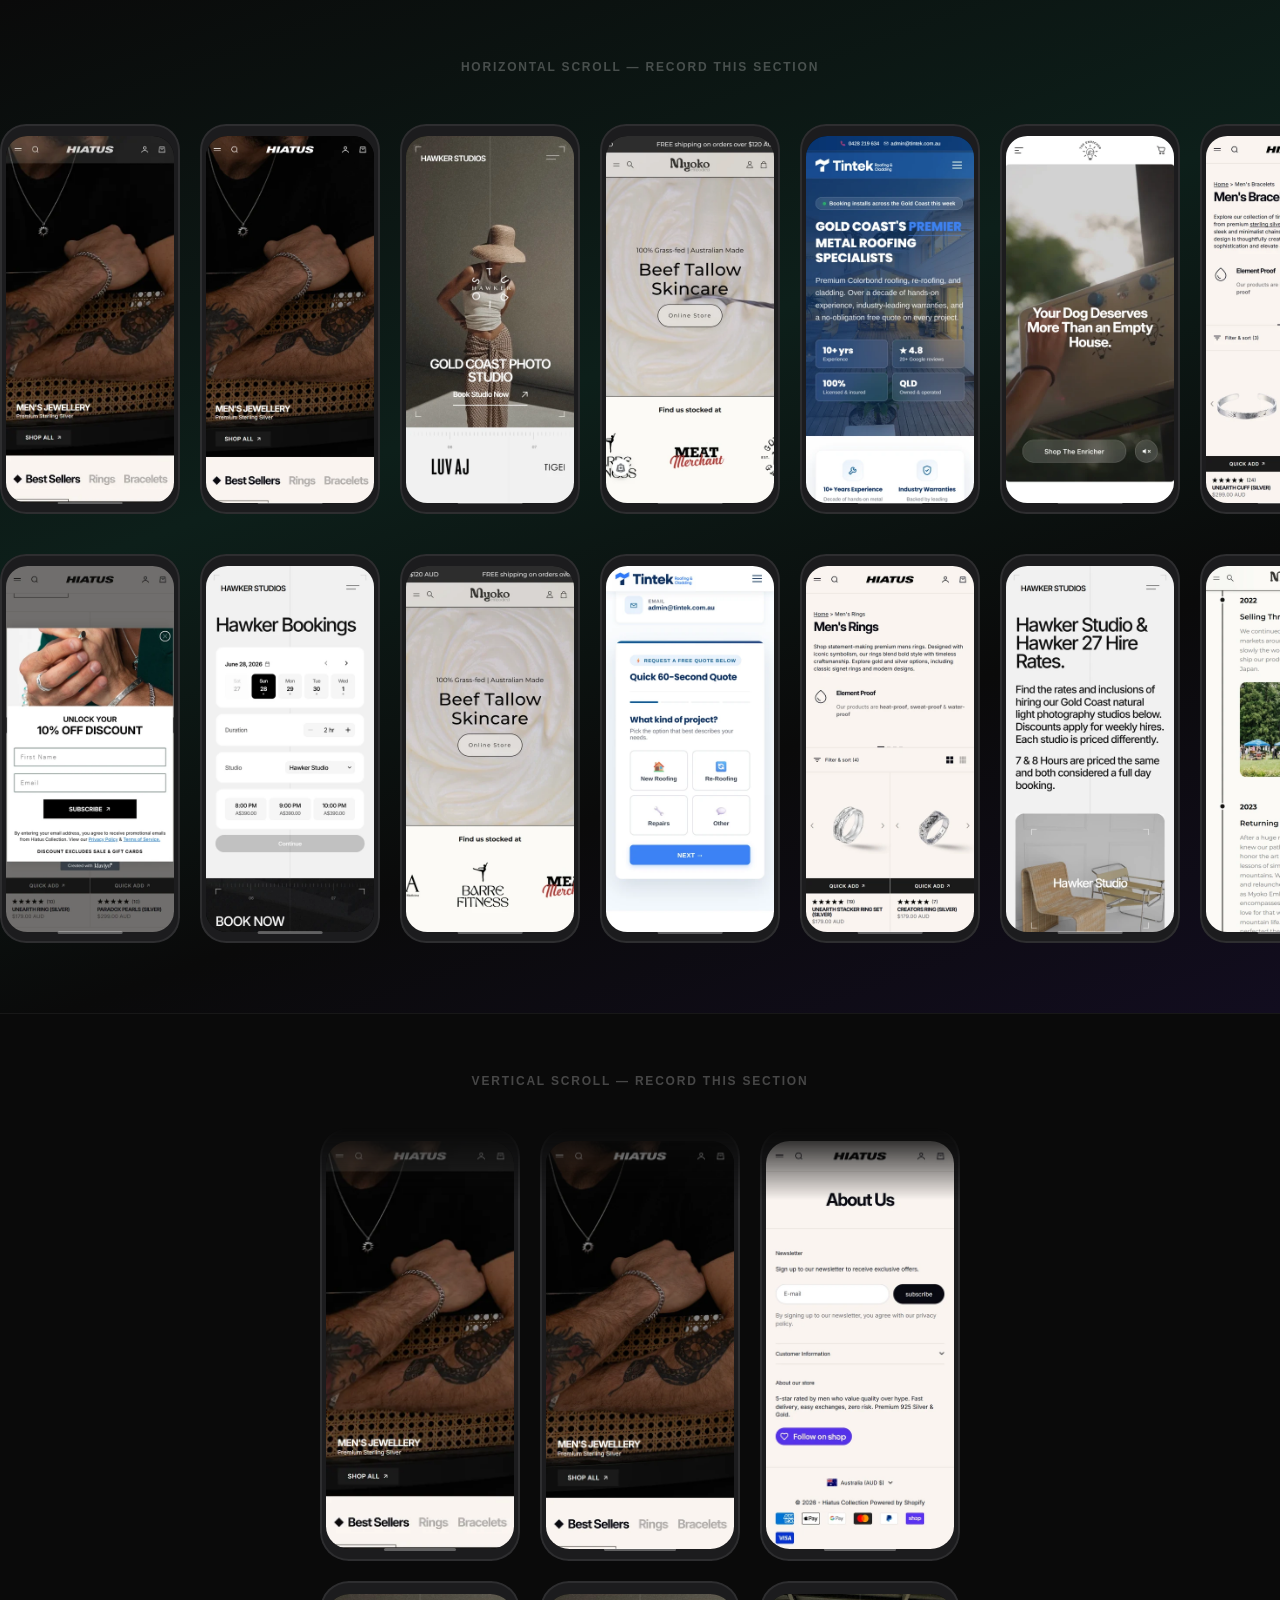
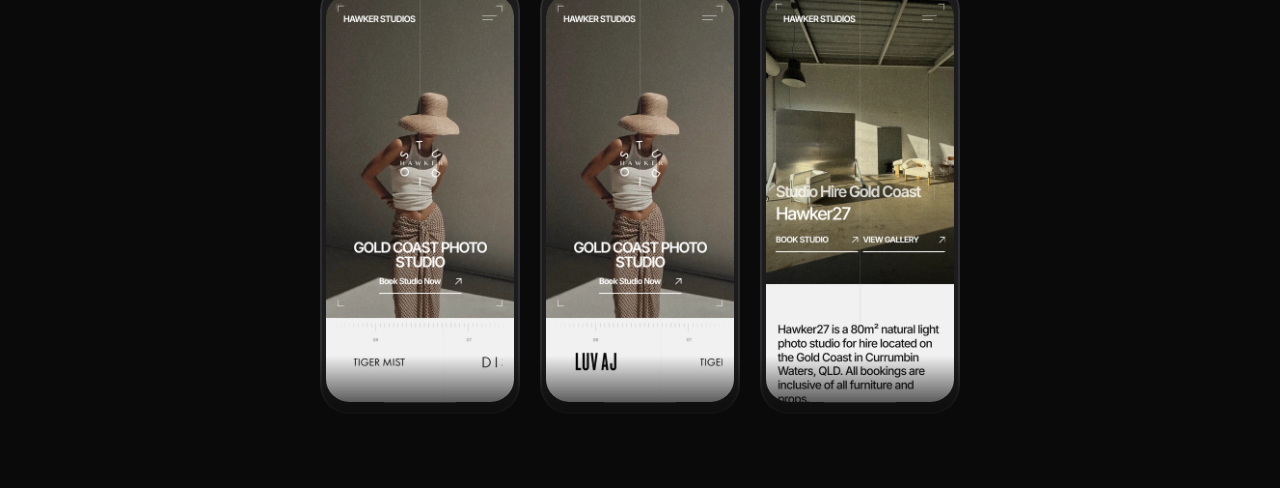
==== ad-assets.html @ b3365f1e "Add ad-assets page: horizontal + vertical phone scroll animations with all screenshots" ====
<!DOCTYPE html>
<html lang="en">
<head>
<meta charset="UTF-8">
<meta name="viewport" content="width=device-width,initial-scale=1">
<title>Rankify Ad Assets</title>
<style>
*,*::before,*::after{margin:0;padding:0;box-sizing:border-box}
body{font-family:'DM Sans',-apple-system,sans-serif;background:#0a0a0a;color:#fff;overflow-x:hidden}

/* ── PHONE FRAME ── */
.phone{position:relative;aspect-ratio:390/844;border-radius:14.4%/6.6%;overflow:hidden;flex-shrink:0;background:#1c1c1e}
.phone-screen{position:absolute;inset:3.1% 3.1% 2.8%;border-radius:12.6%/5.6%;overflow:hidden;background:#000}
.phone-screen img{width:100%;height:100%;object-fit:cover;object-position:top center;display:block}
.phone-bar{position:absolute;bottom:2.4%;left:50%;transform:translateX(-50%);width:36%;height:0.6%;background:rgba(255,255,255,.3);border-radius:99px}
.phone::after{content:'';position:absolute;inset:0;border-radius:14.4%/6.6%;border:2px solid rgba(255,255,255,.08);pointer-events:none}

/* ── SECTION LABELS ── */
.asset-section{padding:60px 0;position:relative}
.asset-section+.asset-section{border-top:1px solid rgba(255,255,255,.06)}
.section-label{text-align:center;font-size:.75rem;text-transform:uppercase;letter-spacing:.15em;color:rgba(255,255,255,.25);margin-bottom:40px;font-weight:600}

/* ── HORIZONTAL ROWS ── */
.h-scroll-wrap{overflow:hidden;padding:10px 0;position:relative}
.h-scroll-wrap+.h-scroll-wrap{margin-top:20px}
.h-track{display:flex;gap:20px;width:max-content}
.h-track .phone{width:180px}

.h-track.scroll-left{animation:scrollLeft 40s linear infinite}
.h-track.scroll-right{animation:scrollRight 40s linear infinite}

@keyframes scrollLeft{0%{transform:translateX(0)}100%{transform:translateX(-50%)}}
@keyframes scrollRight{0%{transform:translateX(-50%)}100%{transform:translateX(0)}}

/* ── VERTICAL COLUMNS ── */
.v-wrap{display:flex;justify-content:center;gap:20px;height:900px;overflow:hidden;mask-image:linear-gradient(to bottom,transparent 0%,#000 8%,#000 92%,transparent 100%);-webkit-mask-image:linear-gradient(to bottom,transparent 0%,#000 8%,#000 92%,transparent 100%)}
.v-col{overflow:hidden;width:200px;position:relative}
.v-track{display:flex;flex-direction:column;gap:20px}
.v-track .phone{width:200px}

.v-col-up .v-track{animation:vUp 25s linear infinite}
.v-col-down .v-track{animation:vDown 25s linear infinite}

@keyframes vUp{0%{transform:translateY(0)}100%{transform:translateY(-50%)}}
@keyframes vDown{0%{transform:translateY(-50%)}100%{transform:translateY(0)}}

/* ── DARK BG VARIANTS ── */
.bg-dark{background:#0a0a0a}
.bg-gradient{background:linear-gradient(160deg,#0a0a0a 0%,#0d1f1a 40%,#0a0a0a 70%,#120d1f 100%)}
</style>
</head>
<body>

<!-- ════════════════════════════════════════ -->
<!-- HORIZONTAL SCROLLING — 2 ROWS           -->
<!-- ════════════════════════════════════════ -->
<section class="asset-section bg-gradient">
  <div class="section-label">Horizontal Scroll — Record this section</div>

  <!-- Row 1 — scrolls LEFT -->
  <div class="h-scroll-wrap">
    <div class="h-track scroll-left">
      <!-- Set A -->
      <div class="phone"><div class="phone-screen"><img src="images/hiatus-mobile.webp" alt=""></div><div class="phone-bar"></div></div>
      <div class="phone"><div class="phone-screen"><img src="images/hiatus-home.webp" alt=""></div><div class="phone-bar"></div></div>
      <div class="phone"><div class="phone-screen"><img src="images/hawker-mobile.webp" alt=""></div><div class="phone-bar"></div></div>
      <div class="phone"><div class="phone-screen"><img src="images/myoko-mobile.webp" alt=""></div><div class="phone-bar"></div></div>
      <div class="phone"><div class="phone-screen"><img src="images/tintek-home.webp" alt=""></div><div class="phone-bar"></div></div>
      <div class="phone"><div class="phone-screen"><img src="images/enricher-mobile.webp" alt=""></div><div class="phone-bar"></div></div>
      <div class="phone"><div class="phone-screen"><img src="images/hiatus-bracelets.webp" alt=""></div><div class="phone-bar"></div></div>
      <div class="phone"><div class="phone-screen"><img src="images/hawker-home.webp" alt=""></div><div class="phone-bar"></div></div>
      <div class="phone"><div class="phone-screen"><img src="images/myoko-product.webp" alt=""></div><div class="phone-bar"></div></div>
      <div class="phone"><div class="phone-screen"><img src="images/geelong-hp-mobile.webp" alt=""></div><div class="phone-bar"></div></div>
      <div class="phone"><div class="phone-screen"><img src="images/hiatus-necklaces.webp" alt=""></div><div class="phone-bar"></div></div>
      <div class="phone"><div class="phone-screen"><img src="images/tintek-process.webp" alt=""></div><div class="phone-bar"></div></div>
      <div class="phone"><div class="phone-screen"><img src="images/primegroup-mobile.webp" alt=""></div><div class="phone-bar"></div></div>
      <div class="phone"><div class="phone-screen"><img src="images/hiatus-about.webp" alt=""></div><div class="phone-bar"></div></div>
      <!-- Set B (duplicate for seamless loop) -->
      <div class="phone"><div class="phone-screen"><img src="images/hiatus-mobile.webp" alt=""></div><div class="phone-bar"></div></div>
      <div class="phone"><div class="phone-screen"><img src="images/hiatus-home.webp" alt=""></div><div class="phone-bar"></div></div>
      <div class="phone"><div class="phone-screen"><img src="images/hawker-mobile.webp" alt=""></div><div class="phone-bar"></div></div>
      <div class="phone"><div class="phone-screen"><img src="images/myoko-mobile.webp" alt=""></div><div class="phone-bar"></div></div>
      <div class="phone"><div class="phone-screen"><img src="images/tintek-home.webp" alt=""></div><div class="phone-bar"></div></div>
      <div class="phone"><div class="phone-screen"><img src="images/enricher-mobile.webp" alt=""></div><div class="phone-bar"></div></div>
      <div class="phone"><div class="phone-screen"><img src="images/hiatus-bracelets.webp" alt=""></div><div class="phone-bar"></div></div>
      <div class="phone"><div class="phone-screen"><img src="images/hawker-home.webp" alt=""></div><div class="phone-bar"></div></div>
      <div class="phone"><div class="phone-screen"><img src="images/myoko-product.webp" alt=""></div><div class="phone-bar"></div></div>
      <div class="phone"><div class="phone-screen"><img src="images/geelong-hp-mobile.webp" alt=""></div><div class="phone-bar"></div></div>
      <div class="phone"><div class="phone-screen"><img src="images/hiatus-necklaces.webp" alt=""></div><div class="phone-bar"></div></div>
      <div class="phone"><div class="phone-screen"><img src="images/tintek-process.webp" alt=""></div><div class="phone-bar"></div></div>
      <div class="phone"><div class="phone-screen"><img src="images/primegroup-mobile.webp" alt=""></div><div class="phone-bar"></div></div>
      <div class="phone"><div class="phone-screen"><img src="images/hiatus-about.webp" alt=""></div><div class="phone-bar"></div></div>
    </div>
  </div>

  <!-- Row 2 — scrolls RIGHT -->
  <div class="h-scroll-wrap">
    <div class="h-track scroll-right">
      <!-- Set A -->
      <div class="phone"><div class="phone-screen"><img src="images/hiatus-scroll.webp" alt=""></div><div class="phone-bar"></div></div>
      <div class="phone"><div class="phone-screen"><img src="images/hawker-book.webp" alt=""></div><div class="phone-bar"></div></div>
      <div class="phone"><div class="phone-screen"><img src="images/myoko-home.webp" alt=""></div><div class="phone-bar"></div></div>
      <div class="phone"><div class="phone-screen"><img src="images/tintek-quote.webp" alt=""></div><div class="phone-bar"></div></div>
      <div class="phone"><div class="phone-screen"><img src="images/hiatus-rings.webp" alt=""></div><div class="phone-bar"></div></div>
      <div class="phone"><div class="phone-screen"><img src="images/hawker-rates.webp" alt=""></div><div class="phone-bar"></div></div>
      <div class="phone"><div class="phone-screen"><img src="images/myoko-about.webp" alt=""></div><div class="phone-bar"></div></div>
      <div class="phone"><div class="phone-screen"><img src="images/tintek-velux.webp" alt=""></div><div class="phone-bar"></div></div>
      <div class="phone"><div class="phone-screen"><img src="images/hiatus-product.webp" alt=""></div><div class="phone-bar"></div></div>
      <div class="phone"><div class="phone-screen"><img src="images/hawker-studio.webp" alt=""></div><div class="phone-bar"></div></div>
      <div class="phone"><div class="phone-screen"><img src="images/myoko-reviews.webp" alt=""></div><div class="phone-bar"></div></div>
      <div class="phone"><div class="phone-screen"><img src="images/tinktek-mobile.webp" alt=""></div><div class="phone-bar"></div></div>
      <div class="phone"><div class="phone-screen"><img src="images/hiatus-sizing.webp" alt=""></div><div class="phone-bar"></div></div>
      <!-- Set B (duplicate for seamless loop) -->
      <div class="phone"><div class="phone-screen"><img src="images/hiatus-scroll.webp" alt=""></div><div class="phone-bar"></div></div>
      <div class="phone"><div class="phone-screen"><img src="images/hawker-book.webp" alt=""></div><div class="phone-bar"></div></div>
      <div class="phone"><div class="phone-screen"><img src="images/myoko-home.webp" alt=""></div><div class="phone-bar"></div></div>
      <div class="phone"><div class="phone-screen"><img src="images/tintek-quote.webp" alt=""></div><div class="phone-bar"></div></div>
      <div class="phone"><div class="phone-screen"><img src="images/hiatus-rings.webp" alt=""></div><div class="phone-bar"></div></div>
      <div class="phone"><div class="phone-screen"><img src="images/hawker-rates.webp" alt=""></div><div class="phone-bar"></div></div>
      <div class="phone"><div class="phone-screen"><img src="images/myoko-about.webp" alt=""></div><div class="phone-bar"></div></div>
      <div class="phone"><div class="phone-screen"><img src="images/tintek-velux.webp" alt=""></div><div class="phone-bar"></div></div>
      <div class="phone"><div class="phone-screen"><img src="images/hiatus-product.webp" alt=""></div><div class="phone-bar"></div></div>
      <div class="phone"><div class="phone-screen"><img src="images/hawker-studio.webp" alt=""></div><div class="phone-bar"></div></div>
      <div class="phone"><div class="phone-screen"><img src="images/myoko-reviews.webp" alt=""></div><div class="phone-bar"></div></div>
      <div class="phone"><div class="phone-screen"><img src="images/tinktek-mobile.webp" alt=""></div><div class="phone-bar"></div></div>
      <div class="phone"><div class="phone-screen"><img src="images/hiatus-sizing.webp" alt=""></div><div class="phone-bar"></div></div>
    </div>
  </div>
</section>

<!-- ════════════════════════════════════════ -->
<!-- VERTICAL SCROLLING — 3 COLUMNS          -->
<!-- ════════════════════════════════════════ -->
<section class="asset-section bg-dark">
  <div class="section-label">Vertical Scroll — Record this section</div>

  <div class="v-wrap">
    <!-- Col 1 — UP -->
    <div class="v-col v-col-up">
      <div class="v-track">
        <!-- Set A -->
        <div class="phone"><div class="phone-screen"><img src="images/hiatus-mobile.webp" alt=""></div><div class="phone-bar"></div></div>
        <div class="phone"><div class="phone-screen"><img src="images/hawker-home.webp" alt=""></div><div class="phone-bar"></div></div>
        <div class="phone"><div class="phone-screen"><img src="images/myoko-product.webp" alt=""></div><div class="phone-bar"></div></div>
        <div class="phone"><div class="phone-screen"><img src="images/tintek-home.webp" alt=""></div><div class="phone-bar"></div></div>
        <div class="phone"><div class="phone-screen"><img src="images/hiatus-bracelets.webp" alt=""></div><div class="phone-bar"></div></div>
        <div class="phone"><div class="phone-screen"><img src="images/enricher-mobile.webp" alt=""></div><div class="phone-bar"></div></div>
        <div class="phone"><div class="phone-screen"><img src="images/hawker-rates.webp" alt=""></div><div class="phone-bar"></div></div>
        <div class="phone"><div class="phone-screen"><img src="images/myoko-about.webp" alt=""></div><div class="phone-bar"></div></div>
        <div class="phone"><div class="phone-screen"><img src="images/hiatus-sizing.webp" alt=""></div><div class="phone-bar"></div></div>
        <!-- Set B (duplicate) -->
        <div class="phone"><div class="phone-screen"><img src="images/hiatus-mobile.webp" alt=""></div><div class="phone-bar"></div></div>
        <div class="phone"><div class="phone-screen"><img src="images/hawker-home.webp" alt=""></div><div class="phone-bar"></div></div>
        <div class="phone"><div class="phone-screen"><img src="images/myoko-product.webp" alt=""></div><div class="phone-bar"></div></div>
        <div class="phone"><div class="phone-screen"><img src="images/tintek-home.webp" alt=""></div><div class="phone-bar"></div></div>
        <div class="phone"><div class="phone-screen"><img src="images/hiatus-bracelets.webp" alt=""></div><div class="phone-bar"></div></div>
        <div class="phone"><div class="phone-screen"><img src="images/enricher-mobile.webp" alt=""></div><div class="phone-bar"></div></div>
        <div class="phone"><div class="phone-screen"><img src="images/hawker-rates.webp" alt=""></div><div class="phone-bar"></div></div>
        <div class="phone"><div class="phone-screen"><img src="images/myoko-about.webp" alt=""></div><div class="phone-bar"></div></div>
        <div class="phone"><div class="phone-screen"><img src="images/hiatus-sizing.webp" alt=""></div><div class="phone-bar"></div></div>
      </div>
    </div>

    <!-- Col 2 — DOWN -->
    <div class="v-col v-col-down">
      <div class="v-track">
        <!-- Set A -->
        <div class="phone"><div class="phone-screen"><img src="images/hiatus-home.webp" alt=""></div><div class="phone-bar"></div></div>
        <div class="phone"><div class="phone-screen"><img src="images/hawker-mobile.webp" alt=""></div><div class="phone-bar"></div></div>
        <div class="phone"><div class="phone-screen"><img src="images/myoko-mobile.webp" alt=""></div><div class="phone-bar"></div></div>
        <div class="phone"><div class="phone-screen"><img src="images/tintek-process.webp" alt=""></div><div class="phone-bar"></div></div>
        <div class="phone"><div class="phone-screen"><img src="images/hiatus-necklaces.webp" alt=""></div><div class="phone-bar"></div></div>
        <div class="phone"><div class="phone-screen"><img src="images/geelong-hp-mobile.webp" alt=""></div><div class="phone-bar"></div></div>
        <div class="phone"><div class="phone-screen"><img src="images/hawker-book.webp" alt=""></div><div class="phone-bar"></div></div>
        <div class="phone"><div class="phone-screen"><img src="images/myoko-reviews.webp" alt=""></div><div class="phone-bar"></div></div>
        <div class="phone"><div class="phone-screen"><img src="images/hiatus-scroll.webp" alt=""></div><div class="phone-bar"></div></div>
        <!-- Set B (duplicate) -->
        <div class="phone"><div class="phone-screen"><img src="images/hiatus-home.webp" alt=""></div><div class="phone-bar"></div></div>
        <div class="phone"><div class="phone-screen"><img src="images/hawker-mobile.webp" alt=""></div><div class="phone-bar"></div></div>
        <div class="phone"><div class="phone-screen"><img src="images/myoko-mobile.webp" alt=""></div><div class="phone-bar"></div></div>
        <div class="phone"><div class="phone-screen"><img src="images/tintek-process.webp" alt=""></div><div class="phone-bar"></div></div>
        <div class="phone"><div class="phone-screen"><img src="images/hiatus-necklaces.webp" alt=""></div><div class="phone-bar"></div></div>
        <div class="phone"><div class="phone-screen"><img src="images/geelong-hp-mobile.webp" alt=""></div><div class="phone-bar"></div></div>
        <div class="phone"><div class="phone-screen"><img src="images/hawker-book.webp" alt=""></div><div class="phone-bar"></div></div>
        <div class="phone"><div class="phone-screen"><img src="images/myoko-reviews.webp" alt=""></div><div class="phone-bar"></div></div>
        <div class="phone"><div class="phone-screen"><img src="images/hiatus-scroll.webp" alt=""></div><div class="phone-bar"></div></div>
      </div>
    </div>

    <!-- Col 3 — UP -->
    <div class="v-col v-col-up">
      <div class="v-track">
        <!-- Set A -->
        <div class="phone"><div class="phone-screen"><img src="images/hiatus-about.webp" alt=""></div><div class="phone-bar"></div></div>
        <div class="phone"><div class="phone-screen"><img src="images/hawker-studio.webp" alt=""></div><div class="phone-bar"></div></div>
        <div class="phone"><div class="phone-screen"><img src="images/myoko-home.webp" alt=""></div><div class="phone-bar"></div></div>
        <div class="phone"><div class="phone-screen"><img src="images/tintek-quote.webp" alt=""></div><div class="phone-bar"></div></div>
        <div class="phone"><div class="phone-screen"><img src="images/hiatus-rings.webp" alt=""></div><div class="phone-bar"></div></div>
        <div class="phone"><div class="phone-screen"><img src="images/primegroup-mobile.webp" alt=""></div><div class="phone-bar"></div></div>
        <div class="phone"><div class="phone-screen"><img src="images/tinktek-mobile.webp" alt=""></div><div class="phone-bar"></div></div>
        <div class="phone"><div class="phone-screen"><img src="images/tintek-velux.webp" alt=""></div><div class="phone-bar"></div></div>
        <div class="phone"><div class="phone-screen"><img src="images/hiatus-product.webp" alt=""></div><div class="phone-bar"></div></div>
        <!-- Set B (duplicate) -->
        <div class="phone"><div class="phone-screen"><img src="images/hiatus-about.webp" alt=""></div><div class="phone-bar"></div></div>
        <div class="phone"><div class="phone-screen"><img src="images/hawker-studio.webp" alt=""></div><div class="phone-bar"></div></div>
        <div class="phone"><div class="phone-screen"><img src="images/myoko-home.webp" alt=""></div><div class="phone-bar"></div></div>
        <div class="phone"><div class="phone-screen"><img src="images/tintek-quote.webp" alt=""></div><div class="phone-bar"></div></div>
        <div class="phone"><div class="phone-screen"><img src="images/hiatus-rings.webp" alt=""></div><div class="phone-bar"></div></div>
        <div class="phone"><div class="phone-screen"><img src="images/primegroup-mobile.webp" alt=""></div><div class="phone-bar"></div></div>
        <div class="phone"><div class="phone-screen"><img src="images/tinktek-mobile.webp" alt=""></div><div class="phone-bar"></div></div>
        <div class="phone"><div class="phone-screen"><img src="images/tintek-velux.webp" alt=""></div><div class="phone-bar"></div></div>
        <div class="phone"><div class="phone-screen"><img src="images/hiatus-product.webp" alt=""></div><div class="phone-bar"></div></div>
      </div>
    </div>
  </div>
</section>

</body>
</html>
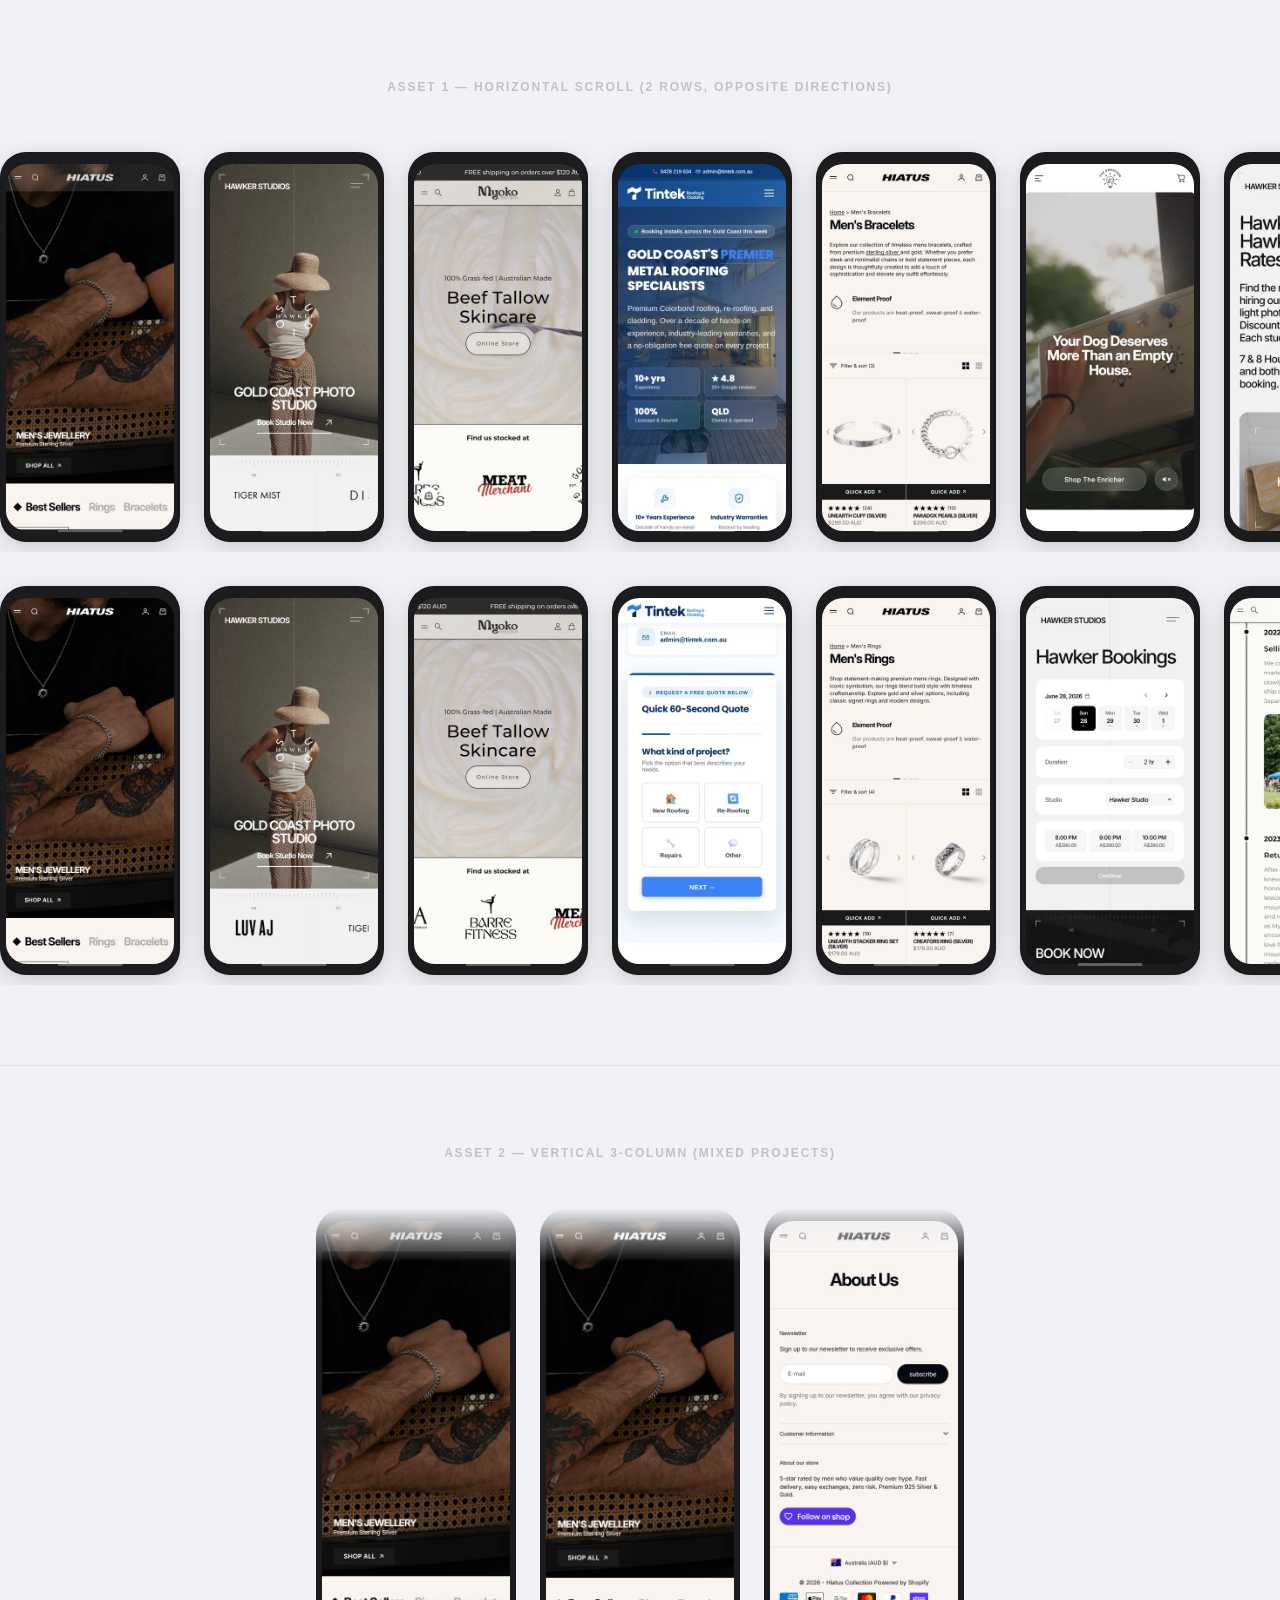
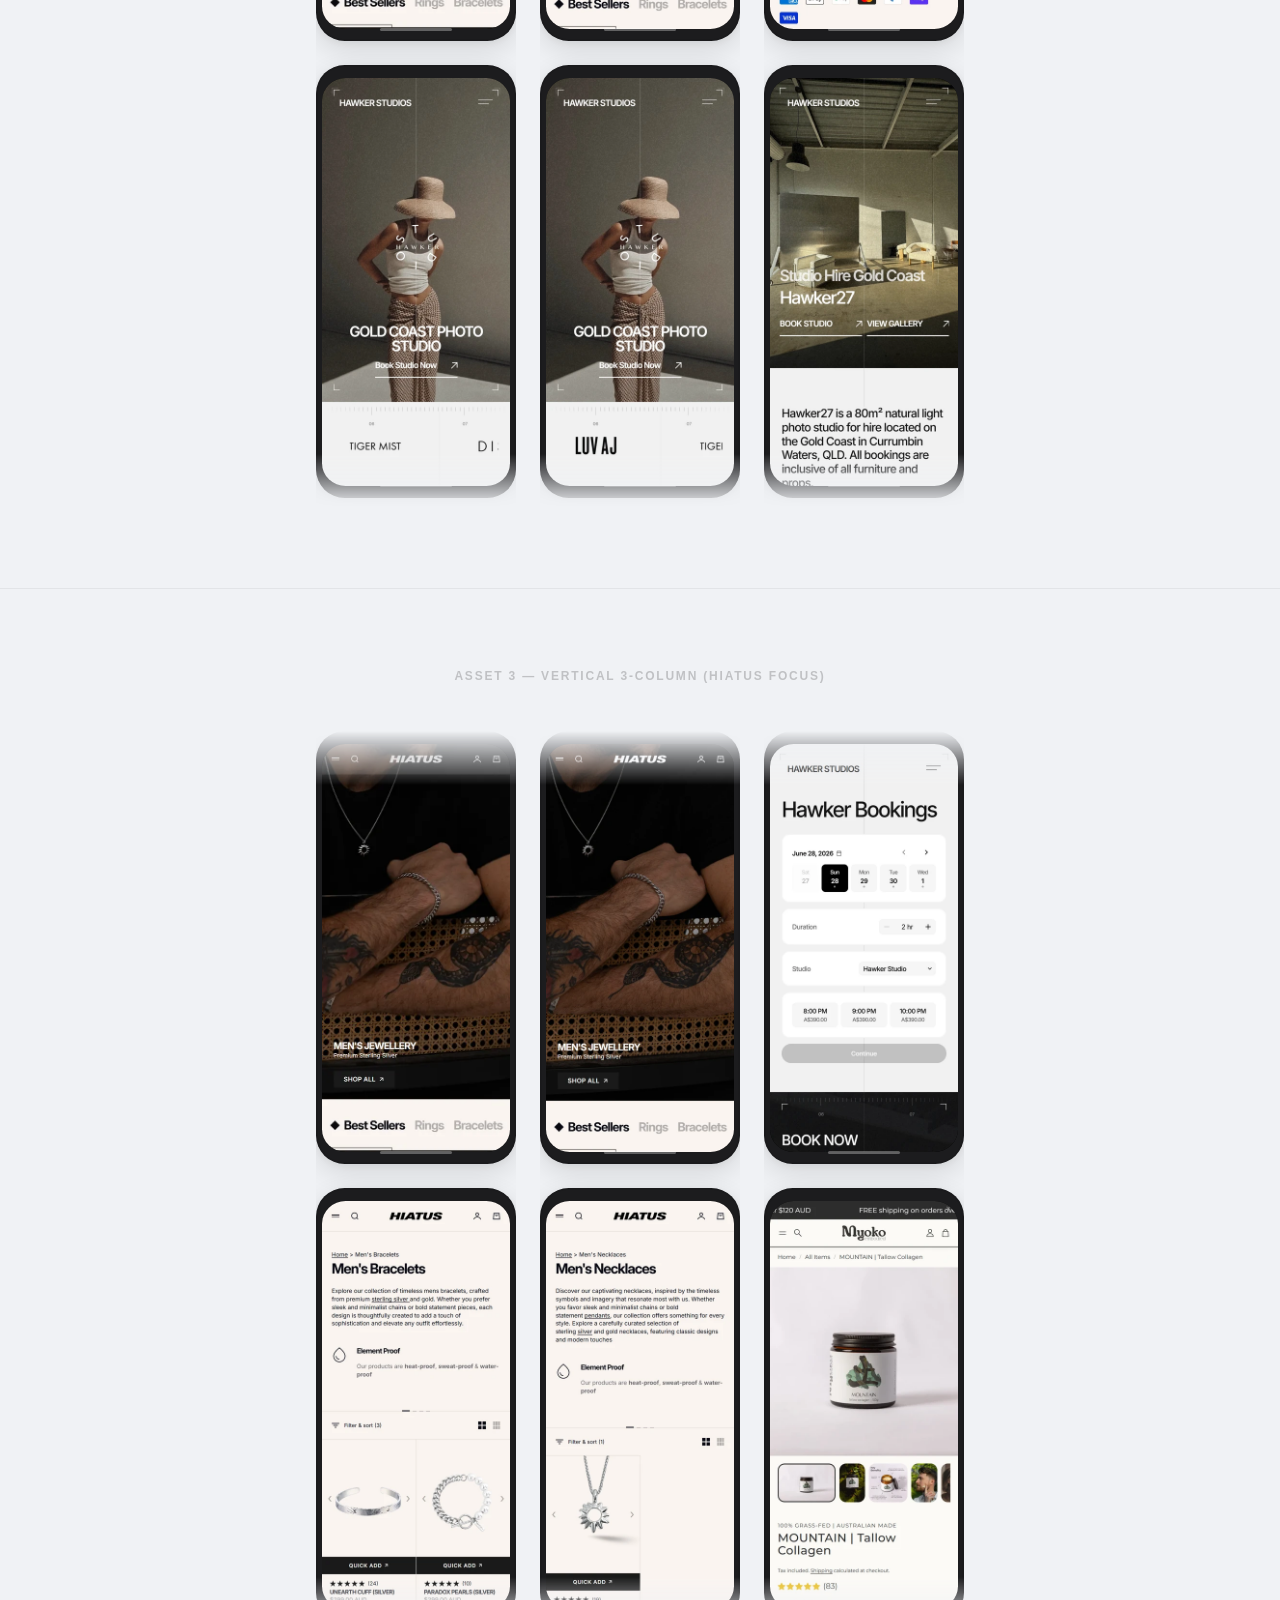
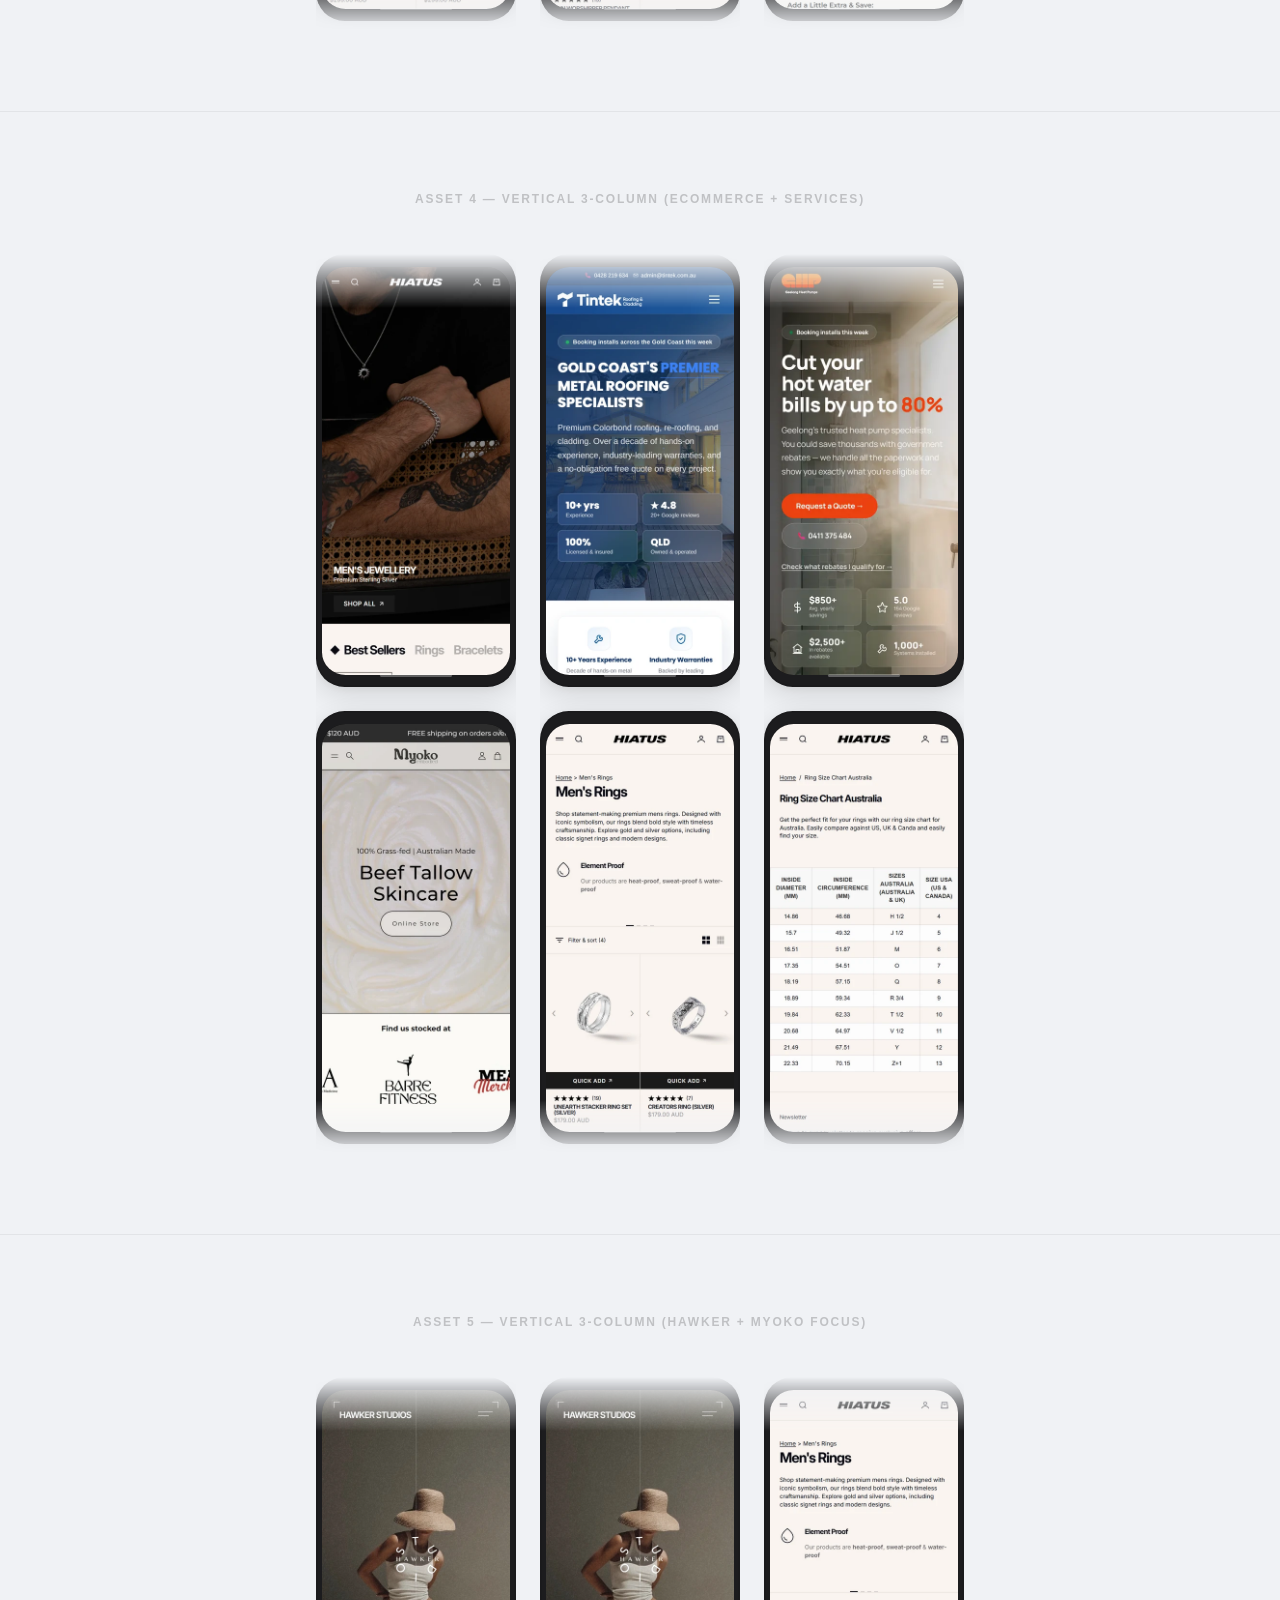
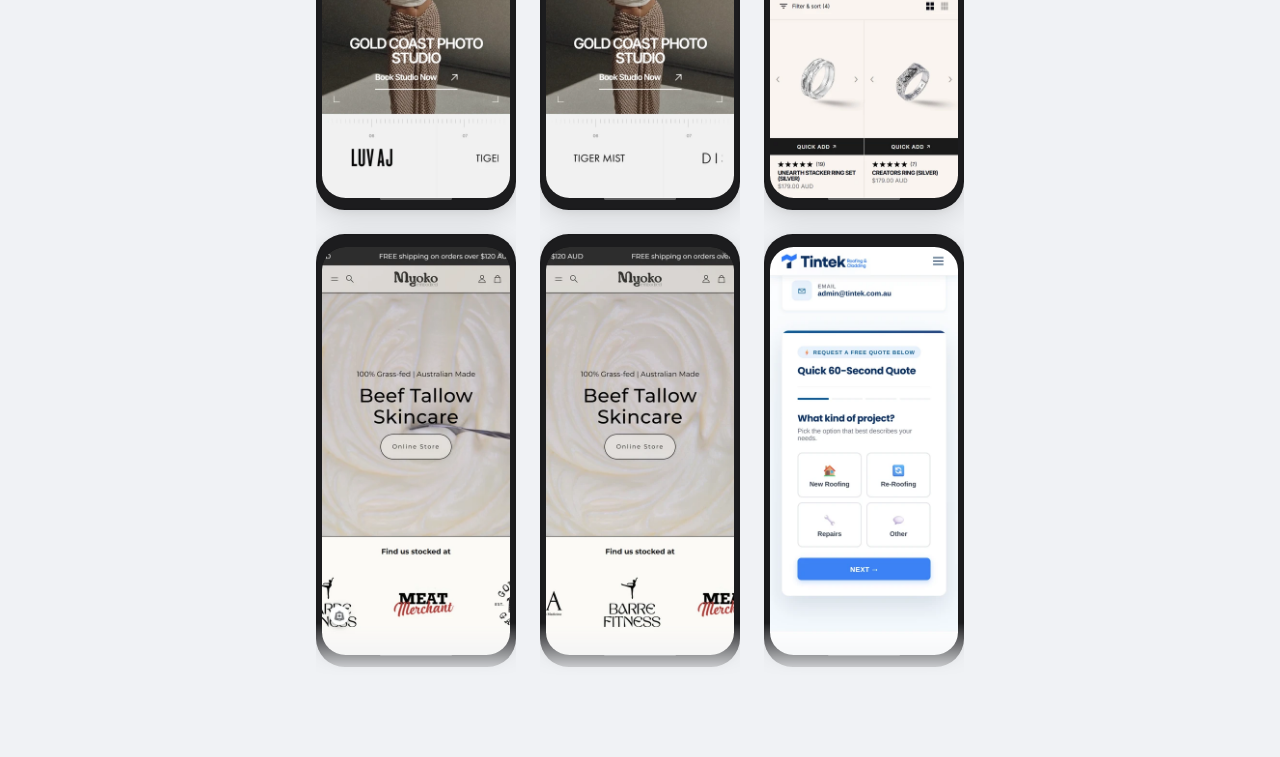
==== commit cbe4b1d9: "Ad assets: white bg, 5 sections, offset col 3, no dupes, all 27 screenshots" ====
--- a/ad-assets.html
+++ b/ad-assets.html
@@ -6,121 +6,123 @@
 <title>Rankify Ad Assets</title>
 <style>
 *,*::before,*::after{margin:0;padding:0;box-sizing:border-box}
-body{font-family:'DM Sans',-apple-system,sans-serif;background:#0a0a0a;color:#fff;overflow-x:hidden}
+body{font-family:'DM Sans',-apple-system,sans-serif;background:#f0f2f5;color:#111;overflow-x:hidden}
 
 /* ── PHONE FRAME ── */
-.phone{position:relative;aspect-ratio:390/844;border-radius:14.4%/6.6%;overflow:hidden;flex-shrink:0;background:#1c1c1e}
+.phone{position:relative;aspect-ratio:390/844;border-radius:14.4%/6.6%;overflow:hidden;flex-shrink:0;background:#1c1c1e;box-shadow:0 8px 30px rgba(0,0,0,.12),0 2px 8px rgba(0,0,0,.06)}
 .phone-screen{position:absolute;inset:3.1% 3.1% 2.8%;border-radius:12.6%/5.6%;overflow:hidden;background:#000}
 .phone-screen img{width:100%;height:100%;object-fit:cover;object-position:top center;display:block}
 .phone-bar{position:absolute;bottom:2.4%;left:50%;transform:translateX(-50%);width:36%;height:0.6%;background:rgba(255,255,255,.3);border-radius:99px}
-.phone::after{content:'';position:absolute;inset:0;border-radius:14.4%/6.6%;border:2px solid rgba(255,255,255,.08);pointer-events:none}
+.phone::after{content:'';position:absolute;inset:0;border-radius:14.4%/6.6%;border:2px solid rgba(0,0,0,.08);pointer-events:none}
 
 /* ── SECTION LABELS ── */
-.asset-section{padding:60px 0;position:relative}
-.asset-section+.asset-section{border-top:1px solid rgba(255,255,255,.06)}
-.section-label{text-align:center;font-size:.75rem;text-transform:uppercase;letter-spacing:.15em;color:rgba(255,255,255,.25);margin-bottom:40px;font-weight:600}
+.asset-section{padding:80px 0;position:relative}
+.asset-section+.asset-section{border-top:1px solid rgba(0,0,0,.06)}
+.section-label{text-align:center;font-size:.75rem;text-transform:uppercase;letter-spacing:.15em;color:rgba(0,0,0,.2);margin-bottom:48px;font-weight:600}
 
 /* ── HORIZONTAL ROWS ── */
 .h-scroll-wrap{overflow:hidden;padding:10px 0;position:relative}
-.h-scroll-wrap+.h-scroll-wrap{margin-top:20px}
-.h-track{display:flex;gap:20px;width:max-content}
+.h-scroll-wrap+.h-scroll-wrap{margin-top:24px}
+.h-track{display:flex;gap:24px;width:max-content}
 .h-track .phone{width:180px}
 
-.h-track.scroll-left{animation:scrollLeft 40s linear infinite}
-.h-track.scroll-right{animation:scrollRight 40s linear infinite}
+.h-track.scroll-left{animation:scrollLeft 45s linear infinite}
+.h-track.scroll-right{animation:scrollRight 45s linear infinite}
 
 @keyframes scrollLeft{0%{transform:translateX(0)}100%{transform:translateX(-50%)}}
 @keyframes scrollRight{0%{transform:translateX(-50%)}100%{transform:translateX(0)}}
 
 /* ── VERTICAL COLUMNS ── */
-.v-wrap{display:flex;justify-content:center;gap:20px;height:900px;overflow:hidden;mask-image:linear-gradient(to bottom,transparent 0%,#000 8%,#000 92%,transparent 100%);-webkit-mask-image:linear-gradient(to bottom,transparent 0%,#000 8%,#000 92%,transparent 100%)}
+.v-wrap{display:flex;justify-content:center;gap:24px;height:900px;overflow:hidden;mask-image:linear-gradient(to bottom,transparent 0%,#000 6%,#000 94%,transparent 100%);-webkit-mask-image:linear-gradient(to bottom,transparent 0%,#000 6%,#000 94%,transparent 100%)}
 .v-col{overflow:hidden;width:200px;position:relative}
-.v-track{display:flex;flex-direction:column;gap:20px}
+.v-track{display:flex;flex-direction:column;gap:24px}
 .v-track .phone{width:200px}
 
-.v-col-up .v-track{animation:vUp 25s linear infinite}
-.v-col-down .v-track{animation:vDown 25s linear infinite}
+.v-col-up .v-track{animation:vUp 28s linear infinite}
+.v-col-down .v-track{animation:vDown 28s linear infinite}
+.v-col-up-offset .v-track{animation:vUp 28s linear infinite;animation-delay:-10s}
 
 @keyframes vUp{0%{transform:translateY(0)}100%{transform:translateY(-50%)}}
 @keyframes vDown{0%{transform:translateY(-50%)}100%{transform:translateY(0)}}
 
-/* ── DARK BG VARIANTS ── */
-.bg-dark{background:#0a0a0a}
-.bg-gradient{background:linear-gradient(160deg,#0a0a0a 0%,#0d1f1a 40%,#0a0a0a 70%,#120d1f 100%)}
+/* Speed variants */
+.v-wrap.speed-b .v-col-up .v-track{animation-duration:32s}
+.v-wrap.speed-b .v-col-down .v-track{animation-duration:24s}
+.v-wrap.speed-b .v-col-up-offset .v-track{animation-duration:32s;animation-delay:-14s}
+
+.v-wrap.speed-c .v-col-up .v-track{animation-duration:24s}
+.v-wrap.speed-c .v-col-down .v-track{animation-duration:30s}
+.v-wrap.speed-c .v-col-up-offset .v-track{animation-duration:24s;animation-delay:-7s}
 </style>
 </head>
 <body>
 
-<!-- ════════════════════════════════════════ -->
-<!-- HORIZONTAL SCROLLING — 2 ROWS           -->
-<!-- ════════════════════════════════════════ -->
-<section class="asset-section bg-gradient">
-  <div class="section-label">Horizontal Scroll — Record this section</div>
-
-  <!-- Row 1 — scrolls LEFT -->
+<!-- ═══════════════════════════════════════════════ -->
+<!-- ASSET 1 — HORIZONTAL 2-ROW SCROLL             -->
+<!-- ═══════════════════════════════════════════════ -->
+<section class="asset-section">
+  <div class="section-label">Asset 1 — Horizontal Scroll (2 rows, opposite directions)</div>
+
   <div class="h-scroll-wrap">
     <div class="h-track scroll-left">
-      <!-- Set A -->
       <div class="phone"><div class="phone-screen"><img src="images/hiatus-mobile.webp" alt=""></div><div class="phone-bar"></div></div>
-      <div class="phone"><div class="phone-screen"><img src="images/hiatus-home.webp" alt=""></div><div class="phone-bar"></div></div>
-      <div class="phone"><div class="phone-screen"><img src="images/hawker-mobile.webp" alt=""></div><div class="phone-bar"></div></div>
+      <div class="phone"><div class="phone-screen"><img src="images/hawker-home.webp" alt=""></div><div class="phone-bar"></div></div>
       <div class="phone"><div class="phone-screen"><img src="images/myoko-mobile.webp" alt=""></div><div class="phone-bar"></div></div>
       <div class="phone"><div class="phone-screen"><img src="images/tintek-home.webp" alt=""></div><div class="phone-bar"></div></div>
+      <div class="phone"><div class="phone-screen"><img src="images/hiatus-bracelets.webp" alt=""></div><div class="phone-bar"></div></div>
       <div class="phone"><div class="phone-screen"><img src="images/enricher-mobile.webp" alt=""></div><div class="phone-bar"></div></div>
-      <div class="phone"><div class="phone-screen"><img src="images/hiatus-bracelets.webp" alt=""></div><div class="phone-bar"></div></div>
-      <div class="phone"><div class="phone-screen"><img src="images/hawker-home.webp" alt=""></div><div class="phone-bar"></div></div>
+      <div class="phone"><div class="phone-screen"><img src="images/hawker-rates.webp" alt=""></div><div class="phone-bar"></div></div>
       <div class="phone"><div class="phone-screen"><img src="images/myoko-product.webp" alt=""></div><div class="phone-bar"></div></div>
       <div class="phone"><div class="phone-screen"><img src="images/geelong-hp-mobile.webp" alt=""></div><div class="phone-bar"></div></div>
       <div class="phone"><div class="phone-screen"><img src="images/hiatus-necklaces.webp" alt=""></div><div class="phone-bar"></div></div>
       <div class="phone"><div class="phone-screen"><img src="images/tintek-process.webp" alt=""></div><div class="phone-bar"></div></div>
       <div class="phone"><div class="phone-screen"><img src="images/primegroup-mobile.webp" alt=""></div><div class="phone-bar"></div></div>
       <div class="phone"><div class="phone-screen"><img src="images/hiatus-about.webp" alt=""></div><div class="phone-bar"></div></div>
-      <!-- Set B (duplicate for seamless loop) -->
+      <div class="phone"><div class="phone-screen"><img src="images/hawker-studio.webp" alt=""></div><div class="phone-bar"></div></div>
+      <!-- duplicate for loop -->
       <div class="phone"><div class="phone-screen"><img src="images/hiatus-mobile.webp" alt=""></div><div class="phone-bar"></div></div>
-      <div class="phone"><div class="phone-screen"><img src="images/hiatus-home.webp" alt=""></div><div class="phone-bar"></div></div>
-      <div class="phone"><div class="phone-screen"><img src="images/hawker-mobile.webp" alt=""></div><div class="phone-bar"></div></div>
+      <div class="phone"><div class="phone-screen"><img src="images/hawker-home.webp" alt=""></div><div class="phone-bar"></div></div>
       <div class="phone"><div class="phone-screen"><img src="images/myoko-mobile.webp" alt=""></div><div class="phone-bar"></div></div>
       <div class="phone"><div class="phone-screen"><img src="images/tintek-home.webp" alt=""></div><div class="phone-bar"></div></div>
+      <div class="phone"><div class="phone-screen"><img src="images/hiatus-bracelets.webp" alt=""></div><div class="phone-bar"></div></div>
       <div class="phone"><div class="phone-screen"><img src="images/enricher-mobile.webp" alt=""></div><div class="phone-bar"></div></div>
-      <div class="phone"><div class="phone-screen"><img src="images/hiatus-bracelets.webp" alt=""></div><div class="phone-bar"></div></div>
-      <div class="phone"><div class="phone-screen"><img src="images/hawker-home.webp" alt=""></div><div class="phone-bar"></div></div>
+      <div class="phone"><div class="phone-screen"><img src="images/hawker-rates.webp" alt=""></div><div class="phone-bar"></div></div>
       <div class="phone"><div class="phone-screen"><img src="images/myoko-product.webp" alt=""></div><div class="phone-bar"></div></div>
       <div class="phone"><div class="phone-screen"><img src="images/geelong-hp-mobile.webp" alt=""></div><div class="phone-bar"></div></div>
       <div class="phone"><div class="phone-screen"><img src="images/hiatus-necklaces.webp" alt=""></div><div class="phone-bar"></div></div>
       <div class="phone"><div class="phone-screen"><img src="images/tintek-process.webp" alt=""></div><div class="phone-bar"></div></div>
       <div class="phone"><div class="phone-screen"><img src="images/primegroup-mobile.webp" alt=""></div><div class="phone-bar"></div></div>
       <div class="phone"><div class="phone-screen"><img src="images/hiatus-about.webp" alt=""></div><div class="phone-bar"></div></div>
-    </div>
-  </div>
-
-  <!-- Row 2 — scrolls RIGHT -->
+      <div class="phone"><div class="phone-screen"><img src="images/hawker-studio.webp" alt=""></div><div class="phone-bar"></div></div>
+    </div>
+  </div>
+
   <div class="h-scroll-wrap">
     <div class="h-track scroll-right">
-      <!-- Set A -->
-      <div class="phone"><div class="phone-screen"><img src="images/hiatus-scroll.webp" alt=""></div><div class="phone-bar"></div></div>
-      <div class="phone"><div class="phone-screen"><img src="images/hawker-book.webp" alt=""></div><div class="phone-bar"></div></div>
+      <div class="phone"><div class="phone-screen"><img src="images/hiatus-home.webp" alt=""></div><div class="phone-bar"></div></div>
+      <div class="phone"><div class="phone-screen"><img src="images/hawker-mobile.webp" alt=""></div><div class="phone-bar"></div></div>
       <div class="phone"><div class="phone-screen"><img src="images/myoko-home.webp" alt=""></div><div class="phone-bar"></div></div>
       <div class="phone"><div class="phone-screen"><img src="images/tintek-quote.webp" alt=""></div><div class="phone-bar"></div></div>
       <div class="phone"><div class="phone-screen"><img src="images/hiatus-rings.webp" alt=""></div><div class="phone-bar"></div></div>
-      <div class="phone"><div class="phone-screen"><img src="images/hawker-rates.webp" alt=""></div><div class="phone-bar"></div></div>
+      <div class="phone"><div class="phone-screen"><img src="images/hawker-book.webp" alt=""></div><div class="phone-bar"></div></div>
       <div class="phone"><div class="phone-screen"><img src="images/myoko-about.webp" alt=""></div><div class="phone-bar"></div></div>
       <div class="phone"><div class="phone-screen"><img src="images/tintek-velux.webp" alt=""></div><div class="phone-bar"></div></div>
       <div class="phone"><div class="phone-screen"><img src="images/hiatus-product.webp" alt=""></div><div class="phone-bar"></div></div>
-      <div class="phone"><div class="phone-screen"><img src="images/hawker-studio.webp" alt=""></div><div class="phone-bar"></div></div>
+      <div class="phone"><div class="phone-screen"><img src="images/hiatus-scroll.webp" alt=""></div><div class="phone-bar"></div></div>
       <div class="phone"><div class="phone-screen"><img src="images/myoko-reviews.webp" alt=""></div><div class="phone-bar"></div></div>
       <div class="phone"><div class="phone-screen"><img src="images/tinktek-mobile.webp" alt=""></div><div class="phone-bar"></div></div>
       <div class="phone"><div class="phone-screen"><img src="images/hiatus-sizing.webp" alt=""></div><div class="phone-bar"></div></div>
-      <!-- Set B (duplicate for seamless loop) -->
-      <div class="phone"><div class="phone-screen"><img src="images/hiatus-scroll.webp" alt=""></div><div class="phone-bar"></div></div>
-      <div class="phone"><div class="phone-screen"><img src="images/hawker-book.webp" alt=""></div><div class="phone-bar"></div></div>
+      <!-- duplicate for loop -->
+      <div class="phone"><div class="phone-screen"><img src="images/hiatus-home.webp" alt=""></div><div class="phone-bar"></div></div>
+      <div class="phone"><div class="phone-screen"><img src="images/hawker-mobile.webp" alt=""></div><div class="phone-bar"></div></div>
       <div class="phone"><div class="phone-screen"><img src="images/myoko-home.webp" alt=""></div><div class="phone-bar"></div></div>
       <div class="phone"><div class="phone-screen"><img src="images/tintek-quote.webp" alt=""></div><div class="phone-bar"></div></div>
       <div class="phone"><div class="phone-screen"><img src="images/hiatus-rings.webp" alt=""></div><div class="phone-bar"></div></div>
-      <div class="phone"><div class="phone-screen"><img src="images/hawker-rates.webp" alt=""></div><div class="phone-bar"></div></div>
+      <div class="phone"><div class="phone-screen"><img src="images/hawker-book.webp" alt=""></div><div class="phone-bar"></div></div>
       <div class="phone"><div class="phone-screen"><img src="images/myoko-about.webp" alt=""></div><div class="phone-bar"></div></div>
       <div class="phone"><div class="phone-screen"><img src="images/tintek-velux.webp" alt=""></div><div class="phone-bar"></div></div>
       <div class="phone"><div class="phone-screen"><img src="images/hiatus-product.webp" alt=""></div><div class="phone-bar"></div></div>
-      <div class="phone"><div class="phone-screen"><img src="images/hawker-studio.webp" alt=""></div><div class="phone-bar"></div></div>
+      <div class="phone"><div class="phone-screen"><img src="images/hiatus-scroll.webp" alt=""></div><div class="phone-bar"></div></div>
       <div class="phone"><div class="phone-screen"><img src="images/myoko-reviews.webp" alt=""></div><div class="phone-bar"></div></div>
       <div class="phone"><div class="phone-screen"><img src="images/tinktek-mobile.webp" alt=""></div><div class="phone-bar"></div></div>
       <div class="phone"><div class="phone-screen"><img src="images/hiatus-sizing.webp" alt=""></div><div class="phone-bar"></div></div>
@@ -128,88 +130,329 @@
   </div>
 </section>
 
-<!-- ════════════════════════════════════════ -->
-<!-- VERTICAL SCROLLING — 3 COLUMNS          -->
-<!-- ════════════════════════════════════════ -->
-<section class="asset-section bg-dark">
-  <div class="section-label">Vertical Scroll — Record this section</div>
+<!-- ═══════════════════════════════════════════════ -->
+<!-- ASSET 2 — VERTICAL 3-COL (All projects mixed)  -->
+<!-- ═══════════════════════════════════════════════ -->
+<section class="asset-section">
+  <div class="section-label">Asset 2 — Vertical 3-Column (mixed projects)</div>
 
   <div class="v-wrap">
     <!-- Col 1 — UP -->
     <div class="v-col v-col-up">
       <div class="v-track">
-        <!-- Set A -->
-        <div class="phone"><div class="phone-screen"><img src="images/hiatus-mobile.webp" alt=""></div><div class="phone-bar"></div></div>
-        <div class="phone"><div class="phone-screen"><img src="images/hawker-home.webp" alt=""></div><div class="phone-bar"></div></div>
-        <div class="phone"><div class="phone-screen"><img src="images/myoko-product.webp" alt=""></div><div class="phone-bar"></div></div>
-        <div class="phone"><div class="phone-screen"><img src="images/tintek-home.webp" alt=""></div><div class="phone-bar"></div></div>
-        <div class="phone"><div class="phone-screen"><img src="images/hiatus-bracelets.webp" alt=""></div><div class="phone-bar"></div></div>
-        <div class="phone"><div class="phone-screen"><img src="images/enricher-mobile.webp" alt=""></div><div class="phone-bar"></div></div>
-        <div class="phone"><div class="phone-screen"><img src="images/hawker-rates.webp" alt=""></div><div class="phone-bar"></div></div>
-        <div class="phone"><div class="phone-screen"><img src="images/myoko-about.webp" alt=""></div><div class="phone-bar"></div></div>
-        <div class="phone"><div class="phone-screen"><img src="images/hiatus-sizing.webp" alt=""></div><div class="phone-bar"></div></div>
-        <!-- Set B (duplicate) -->
-        <div class="phone"><div class="phone-screen"><img src="images/hiatus-mobile.webp" alt=""></div><div class="phone-bar"></div></div>
-        <div class="phone"><div class="phone-screen"><img src="images/hawker-home.webp" alt=""></div><div class="phone-bar"></div></div>
-        <div class="phone"><div class="phone-screen"><img src="images/myoko-product.webp" alt=""></div><div class="phone-bar"></div></div>
-        <div class="phone"><div class="phone-screen"><img src="images/tintek-home.webp" alt=""></div><div class="phone-bar"></div></div>
-        <div class="phone"><div class="phone-screen"><img src="images/hiatus-bracelets.webp" alt=""></div><div class="phone-bar"></div></div>
-        <div class="phone"><div class="phone-screen"><img src="images/enricher-mobile.webp" alt=""></div><div class="phone-bar"></div></div>
-        <div class="phone"><div class="phone-screen"><img src="images/hawker-rates.webp" alt=""></div><div class="phone-bar"></div></div>
-        <div class="phone"><div class="phone-screen"><img src="images/myoko-about.webp" alt=""></div><div class="phone-bar"></div></div>
-        <div class="phone"><div class="phone-screen"><img src="images/hiatus-sizing.webp" alt=""></div><div class="phone-bar"></div></div>
-      </div>
-    </div>
-
+        <div class="phone"><div class="phone-screen"><img src="images/hiatus-mobile.webp" alt=""></div><div class="phone-bar"></div></div>
+        <div class="phone"><div class="phone-screen"><img src="images/hawker-home.webp" alt=""></div><div class="phone-bar"></div></div>
+        <div class="phone"><div class="phone-screen"><img src="images/myoko-product.webp" alt=""></div><div class="phone-bar"></div></div>
+        <div class="phone"><div class="phone-screen"><img src="images/tintek-home.webp" alt=""></div><div class="phone-bar"></div></div>
+        <div class="phone"><div class="phone-screen"><img src="images/hiatus-bracelets.webp" alt=""></div><div class="phone-bar"></div></div>
+        <div class="phone"><div class="phone-screen"><img src="images/enricher-mobile.webp" alt=""></div><div class="phone-bar"></div></div>
+        <div class="phone"><div class="phone-screen"><img src="images/hawker-rates.webp" alt=""></div><div class="phone-bar"></div></div>
+        <div class="phone"><div class="phone-screen"><img src="images/myoko-about.webp" alt=""></div><div class="phone-bar"></div></div>
+        <div class="phone"><div class="phone-screen"><img src="images/hiatus-sizing.webp" alt=""></div><div class="phone-bar"></div></div>
+        <!-- duplicate -->
+        <div class="phone"><div class="phone-screen"><img src="images/hiatus-mobile.webp" alt=""></div><div class="phone-bar"></div></div>
+        <div class="phone"><div class="phone-screen"><img src="images/hawker-home.webp" alt=""></div><div class="phone-bar"></div></div>
+        <div class="phone"><div class="phone-screen"><img src="images/myoko-product.webp" alt=""></div><div class="phone-bar"></div></div>
+        <div class="phone"><div class="phone-screen"><img src="images/tintek-home.webp" alt=""></div><div class="phone-bar"></div></div>
+        <div class="phone"><div class="phone-screen"><img src="images/hiatus-bracelets.webp" alt=""></div><div class="phone-bar"></div></div>
+        <div class="phone"><div class="phone-screen"><img src="images/enricher-mobile.webp" alt=""></div><div class="phone-bar"></div></div>
+        <div class="phone"><div class="phone-screen"><img src="images/hawker-rates.webp" alt=""></div><div class="phone-bar"></div></div>
+        <div class="phone"><div class="phone-screen"><img src="images/myoko-about.webp" alt=""></div><div class="phone-bar"></div></div>
+        <div class="phone"><div class="phone-screen"><img src="images/hiatus-sizing.webp" alt=""></div><div class="phone-bar"></div></div>
+      </div>
+    </div>
     <!-- Col 2 — DOWN -->
     <div class="v-col v-col-down">
       <div class="v-track">
-        <!-- Set A -->
-        <div class="phone"><div class="phone-screen"><img src="images/hiatus-home.webp" alt=""></div><div class="phone-bar"></div></div>
-        <div class="phone"><div class="phone-screen"><img src="images/hawker-mobile.webp" alt=""></div><div class="phone-bar"></div></div>
-        <div class="phone"><div class="phone-screen"><img src="images/myoko-mobile.webp" alt=""></div><div class="phone-bar"></div></div>
-        <div class="phone"><div class="phone-screen"><img src="images/tintek-process.webp" alt=""></div><div class="phone-bar"></div></div>
-        <div class="phone"><div class="phone-screen"><img src="images/hiatus-necklaces.webp" alt=""></div><div class="phone-bar"></div></div>
-        <div class="phone"><div class="phone-screen"><img src="images/geelong-hp-mobile.webp" alt=""></div><div class="phone-bar"></div></div>
-        <div class="phone"><div class="phone-screen"><img src="images/hawker-book.webp" alt=""></div><div class="phone-bar"></div></div>
-        <div class="phone"><div class="phone-screen"><img src="images/myoko-reviews.webp" alt=""></div><div class="phone-bar"></div></div>
-        <div class="phone"><div class="phone-screen"><img src="images/hiatus-scroll.webp" alt=""></div><div class="phone-bar"></div></div>
-        <!-- Set B (duplicate) -->
-        <div class="phone"><div class="phone-screen"><img src="images/hiatus-home.webp" alt=""></div><div class="phone-bar"></div></div>
-        <div class="phone"><div class="phone-screen"><img src="images/hawker-mobile.webp" alt=""></div><div class="phone-bar"></div></div>
-        <div class="phone"><div class="phone-screen"><img src="images/myoko-mobile.webp" alt=""></div><div class="phone-bar"></div></div>
-        <div class="phone"><div class="phone-screen"><img src="images/tintek-process.webp" alt=""></div><div class="phone-bar"></div></div>
-        <div class="phone"><div class="phone-screen"><img src="images/hiatus-necklaces.webp" alt=""></div><div class="phone-bar"></div></div>
-        <div class="phone"><div class="phone-screen"><img src="images/geelong-hp-mobile.webp" alt=""></div><div class="phone-bar"></div></div>
-        <div class="phone"><div class="phone-screen"><img src="images/hawker-book.webp" alt=""></div><div class="phone-bar"></div></div>
-        <div class="phone"><div class="phone-screen"><img src="images/myoko-reviews.webp" alt=""></div><div class="phone-bar"></div></div>
-        <div class="phone"><div class="phone-screen"><img src="images/hiatus-scroll.webp" alt=""></div><div class="phone-bar"></div></div>
-      </div>
-    </div>
-
-    <!-- Col 3 — UP -->
+        <div class="phone"><div class="phone-screen"><img src="images/hiatus-home.webp" alt=""></div><div class="phone-bar"></div></div>
+        <div class="phone"><div class="phone-screen"><img src="images/hawker-mobile.webp" alt=""></div><div class="phone-bar"></div></div>
+        <div class="phone"><div class="phone-screen"><img src="images/myoko-mobile.webp" alt=""></div><div class="phone-bar"></div></div>
+        <div class="phone"><div class="phone-screen"><img src="images/tintek-process.webp" alt=""></div><div class="phone-bar"></div></div>
+        <div class="phone"><div class="phone-screen"><img src="images/hiatus-necklaces.webp" alt=""></div><div class="phone-bar"></div></div>
+        <div class="phone"><div class="phone-screen"><img src="images/geelong-hp-mobile.webp" alt=""></div><div class="phone-bar"></div></div>
+        <div class="phone"><div class="phone-screen"><img src="images/hawker-book.webp" alt=""></div><div class="phone-bar"></div></div>
+        <div class="phone"><div class="phone-screen"><img src="images/myoko-reviews.webp" alt=""></div><div class="phone-bar"></div></div>
+        <div class="phone"><div class="phone-screen"><img src="images/hiatus-scroll.webp" alt=""></div><div class="phone-bar"></div></div>
+        <!-- duplicate -->
+        <div class="phone"><div class="phone-screen"><img src="images/hiatus-home.webp" alt=""></div><div class="phone-bar"></div></div>
+        <div class="phone"><div class="phone-screen"><img src="images/hawker-mobile.webp" alt=""></div><div class="phone-bar"></div></div>
+        <div class="phone"><div class="phone-screen"><img src="images/myoko-mobile.webp" alt=""></div><div class="phone-bar"></div></div>
+        <div class="phone"><div class="phone-screen"><img src="images/tintek-process.webp" alt=""></div><div class="phone-bar"></div></div>
+        <div class="phone"><div class="phone-screen"><img src="images/hiatus-necklaces.webp" alt=""></div><div class="phone-bar"></div></div>
+        <div class="phone"><div class="phone-screen"><img src="images/geelong-hp-mobile.webp" alt=""></div><div class="phone-bar"></div></div>
+        <div class="phone"><div class="phone-screen"><img src="images/hawker-book.webp" alt=""></div><div class="phone-bar"></div></div>
+        <div class="phone"><div class="phone-screen"><img src="images/myoko-reviews.webp" alt=""></div><div class="phone-bar"></div></div>
+        <div class="phone"><div class="phone-screen"><img src="images/hiatus-scroll.webp" alt=""></div><div class="phone-bar"></div></div>
+      </div>
+    </div>
+    <!-- Col 3 — UP (OFFSET so not aligned with col 1) -->
+    <div class="v-col v-col-up-offset">
+      <div class="v-track">
+        <div class="phone"><div class="phone-screen"><img src="images/hiatus-about.webp" alt=""></div><div class="phone-bar"></div></div>
+        <div class="phone"><div class="phone-screen"><img src="images/hawker-studio.webp" alt=""></div><div class="phone-bar"></div></div>
+        <div class="phone"><div class="phone-screen"><img src="images/myoko-home.webp" alt=""></div><div class="phone-bar"></div></div>
+        <div class="phone"><div class="phone-screen"><img src="images/tintek-quote.webp" alt=""></div><div class="phone-bar"></div></div>
+        <div class="phone"><div class="phone-screen"><img src="images/hiatus-rings.webp" alt=""></div><div class="phone-bar"></div></div>
+        <div class="phone"><div class="phone-screen"><img src="images/primegroup-mobile.webp" alt=""></div><div class="phone-bar"></div></div>
+        <div class="phone"><div class="phone-screen"><img src="images/tinktek-mobile.webp" alt=""></div><div class="phone-bar"></div></div>
+        <div class="phone"><div class="phone-screen"><img src="images/tintek-velux.webp" alt=""></div><div class="phone-bar"></div></div>
+        <div class="phone"><div class="phone-screen"><img src="images/hiatus-product.webp" alt=""></div><div class="phone-bar"></div></div>
+        <!-- duplicate -->
+        <div class="phone"><div class="phone-screen"><img src="images/hiatus-about.webp" alt=""></div><div class="phone-bar"></div></div>
+        <div class="phone"><div class="phone-screen"><img src="images/hawker-studio.webp" alt=""></div><div class="phone-bar"></div></div>
+        <div class="phone"><div class="phone-screen"><img src="images/myoko-home.webp" alt=""></div><div class="phone-bar"></div></div>
+        <div class="phone"><div class="phone-screen"><img src="images/tintek-quote.webp" alt=""></div><div class="phone-bar"></div></div>
+        <div class="phone"><div class="phone-screen"><img src="images/hiatus-rings.webp" alt=""></div><div class="phone-bar"></div></div>
+        <div class="phone"><div class="phone-screen"><img src="images/primegroup-mobile.webp" alt=""></div><div class="phone-bar"></div></div>
+        <div class="phone"><div class="phone-screen"><img src="images/tinktek-mobile.webp" alt=""></div><div class="phone-bar"></div></div>
+        <div class="phone"><div class="phone-screen"><img src="images/tintek-velux.webp" alt=""></div><div class="phone-bar"></div></div>
+        <div class="phone"><div class="phone-screen"><img src="images/hiatus-product.webp" alt=""></div><div class="phone-bar"></div></div>
+      </div>
+    </div>
+  </div>
+</section>
+
+<!-- ═══════════════════════════════════════════════ -->
+<!-- ASSET 3 — VERTICAL 3-COL (Hiatus-heavy)        -->
+<!-- ═══════════════════════════════════════════════ -->
+<section class="asset-section">
+  <div class="section-label">Asset 3 — Vertical 3-Column (Hiatus focus)</div>
+
+  <div class="v-wrap speed-b">
+    <!-- Col 1 — UP -->
     <div class="v-col v-col-up">
       <div class="v-track">
-        <!-- Set A -->
-        <div class="phone"><div class="phone-screen"><img src="images/hiatus-about.webp" alt=""></div><div class="phone-bar"></div></div>
-        <div class="phone"><div class="phone-screen"><img src="images/hawker-studio.webp" alt=""></div><div class="phone-bar"></div></div>
-        <div class="phone"><div class="phone-screen"><img src="images/myoko-home.webp" alt=""></div><div class="phone-bar"></div></div>
-        <div class="phone"><div class="phone-screen"><img src="images/tintek-quote.webp" alt=""></div><div class="phone-bar"></div></div>
-        <div class="phone"><div class="phone-screen"><img src="images/hiatus-rings.webp" alt=""></div><div class="phone-bar"></div></div>
-        <div class="phone"><div class="phone-screen"><img src="images/primegroup-mobile.webp" alt=""></div><div class="phone-bar"></div></div>
-        <div class="phone"><div class="phone-screen"><img src="images/tinktek-mobile.webp" alt=""></div><div class="phone-bar"></div></div>
-        <div class="phone"><div class="phone-screen"><img src="images/tintek-velux.webp" alt=""></div><div class="phone-bar"></div></div>
-        <div class="phone"><div class="phone-screen"><img src="images/hiatus-product.webp" alt=""></div><div class="phone-bar"></div></div>
-        <!-- Set B (duplicate) -->
-        <div class="phone"><div class="phone-screen"><img src="images/hiatus-about.webp" alt=""></div><div class="phone-bar"></div></div>
-        <div class="phone"><div class="phone-screen"><img src="images/hawker-studio.webp" alt=""></div><div class="phone-bar"></div></div>
-        <div class="phone"><div class="phone-screen"><img src="images/myoko-home.webp" alt=""></div><div class="phone-bar"></div></div>
-        <div class="phone"><div class="phone-screen"><img src="images/tintek-quote.webp" alt=""></div><div class="phone-bar"></div></div>
-        <div class="phone"><div class="phone-screen"><img src="images/hiatus-rings.webp" alt=""></div><div class="phone-bar"></div></div>
-        <div class="phone"><div class="phone-screen"><img src="images/primegroup-mobile.webp" alt=""></div><div class="phone-bar"></div></div>
-        <div class="phone"><div class="phone-screen"><img src="images/tinktek-mobile.webp" alt=""></div><div class="phone-bar"></div></div>
-        <div class="phone"><div class="phone-screen"><img src="images/tintek-velux.webp" alt=""></div><div class="phone-bar"></div></div>
-        <div class="phone"><div class="phone-screen"><img src="images/hiatus-product.webp" alt=""></div><div class="phone-bar"></div></div>
+        <div class="phone"><div class="phone-screen"><img src="images/hiatus-mobile.webp" alt=""></div><div class="phone-bar"></div></div>
+        <div class="phone"><div class="phone-screen"><img src="images/hiatus-bracelets.webp" alt=""></div><div class="phone-bar"></div></div>
+        <div class="phone"><div class="phone-screen"><img src="images/hiatus-about.webp" alt=""></div><div class="phone-bar"></div></div>
+        <div class="phone"><div class="phone-screen"><img src="images/hawker-mobile.webp" alt=""></div><div class="phone-bar"></div></div>
+        <div class="phone"><div class="phone-screen"><img src="images/myoko-mobile.webp" alt=""></div><div class="phone-bar"></div></div>
+        <div class="phone"><div class="phone-screen"><img src="images/tintek-home.webp" alt=""></div><div class="phone-bar"></div></div>
+        <div class="phone"><div class="phone-screen"><img src="images/hiatus-scroll.webp" alt=""></div><div class="phone-bar"></div></div>
+        <div class="phone"><div class="phone-screen"><img src="images/geelong-hp-mobile.webp" alt=""></div><div class="phone-bar"></div></div>
+        <div class="phone"><div class="phone-screen"><img src="images/hiatus-product.webp" alt=""></div><div class="phone-bar"></div></div>
+        <!-- duplicate -->
+        <div class="phone"><div class="phone-screen"><img src="images/hiatus-mobile.webp" alt=""></div><div class="phone-bar"></div></div>
+        <div class="phone"><div class="phone-screen"><img src="images/hiatus-bracelets.webp" alt=""></div><div class="phone-bar"></div></div>
+        <div class="phone"><div class="phone-screen"><img src="images/hiatus-about.webp" alt=""></div><div class="phone-bar"></div></div>
+        <div class="phone"><div class="phone-screen"><img src="images/hawker-mobile.webp" alt=""></div><div class="phone-bar"></div></div>
+        <div class="phone"><div class="phone-screen"><img src="images/myoko-mobile.webp" alt=""></div><div class="phone-bar"></div></div>
+        <div class="phone"><div class="phone-screen"><img src="images/tintek-home.webp" alt=""></div><div class="phone-bar"></div></div>
+        <div class="phone"><div class="phone-screen"><img src="images/hiatus-scroll.webp" alt=""></div><div class="phone-bar"></div></div>
+        <div class="phone"><div class="phone-screen"><img src="images/geelong-hp-mobile.webp" alt=""></div><div class="phone-bar"></div></div>
+        <div class="phone"><div class="phone-screen"><img src="images/hiatus-product.webp" alt=""></div><div class="phone-bar"></div></div>
+      </div>
+    </div>
+    <!-- Col 2 — DOWN -->
+    <div class="v-col v-col-down">
+      <div class="v-track">
+        <div class="phone"><div class="phone-screen"><img src="images/hiatus-home.webp" alt=""></div><div class="phone-bar"></div></div>
+        <div class="phone"><div class="phone-screen"><img src="images/hiatus-necklaces.webp" alt=""></div><div class="phone-bar"></div></div>
+        <div class="phone"><div class="phone-screen"><img src="images/hiatus-rings.webp" alt=""></div><div class="phone-bar"></div></div>
+        <div class="phone"><div class="phone-screen"><img src="images/hawker-home.webp" alt=""></div><div class="phone-bar"></div></div>
+        <div class="phone"><div class="phone-screen"><img src="images/myoko-home.webp" alt=""></div><div class="phone-bar"></div></div>
+        <div class="phone"><div class="phone-screen"><img src="images/tintek-process.webp" alt=""></div><div class="phone-bar"></div></div>
+        <div class="phone"><div class="phone-screen"><img src="images/hiatus-sizing.webp" alt=""></div><div class="phone-bar"></div></div>
+        <div class="phone"><div class="phone-screen"><img src="images/enricher-mobile.webp" alt=""></div><div class="phone-bar"></div></div>
+        <div class="phone"><div class="phone-screen"><img src="images/primegroup-mobile.webp" alt=""></div><div class="phone-bar"></div></div>
+        <!-- duplicate -->
+        <div class="phone"><div class="phone-screen"><img src="images/hiatus-home.webp" alt=""></div><div class="phone-bar"></div></div>
+        <div class="phone"><div class="phone-screen"><img src="images/hiatus-necklaces.webp" alt=""></div><div class="phone-bar"></div></div>
+        <div class="phone"><div class="phone-screen"><img src="images/hiatus-rings.webp" alt=""></div><div class="phone-bar"></div></div>
+        <div class="phone"><div class="phone-screen"><img src="images/hawker-home.webp" alt=""></div><div class="phone-bar"></div></div>
+        <div class="phone"><div class="phone-screen"><img src="images/myoko-home.webp" alt=""></div><div class="phone-bar"></div></div>
+        <div class="phone"><div class="phone-screen"><img src="images/tintek-process.webp" alt=""></div><div class="phone-bar"></div></div>
+        <div class="phone"><div class="phone-screen"><img src="images/hiatus-sizing.webp" alt=""></div><div class="phone-bar"></div></div>
+        <div class="phone"><div class="phone-screen"><img src="images/enricher-mobile.webp" alt=""></div><div class="phone-bar"></div></div>
+        <div class="phone"><div class="phone-screen"><img src="images/primegroup-mobile.webp" alt=""></div><div class="phone-bar"></div></div>
+      </div>
+    </div>
+    <!-- Col 3 — UP OFFSET -->
+    <div class="v-col v-col-up-offset">
+      <div class="v-track">
+        <div class="phone"><div class="phone-screen"><img src="images/hawker-book.webp" alt=""></div><div class="phone-bar"></div></div>
+        <div class="phone"><div class="phone-screen"><img src="images/myoko-product.webp" alt=""></div><div class="phone-bar"></div></div>
+        <div class="phone"><div class="phone-screen"><img src="images/tintek-quote.webp" alt=""></div><div class="phone-bar"></div></div>
+        <div class="phone"><div class="phone-screen"><img src="images/hawker-rates.webp" alt=""></div><div class="phone-bar"></div></div>
+        <div class="phone"><div class="phone-screen"><img src="images/myoko-about.webp" alt=""></div><div class="phone-bar"></div></div>
+        <div class="phone"><div class="phone-screen"><img src="images/tintek-velux.webp" alt=""></div><div class="phone-bar"></div></div>
+        <div class="phone"><div class="phone-screen"><img src="images/hawker-studio.webp" alt=""></div><div class="phone-bar"></div></div>
+        <div class="phone"><div class="phone-screen"><img src="images/myoko-reviews.webp" alt=""></div><div class="phone-bar"></div></div>
+        <div class="phone"><div class="phone-screen"><img src="images/tinktek-mobile.webp" alt=""></div><div class="phone-bar"></div></div>
+        <!-- duplicate -->
+        <div class="phone"><div class="phone-screen"><img src="images/hawker-book.webp" alt=""></div><div class="phone-bar"></div></div>
+        <div class="phone"><div class="phone-screen"><img src="images/myoko-product.webp" alt=""></div><div class="phone-bar"></div></div>
+        <div class="phone"><div class="phone-screen"><img src="images/tintek-quote.webp" alt=""></div><div class="phone-bar"></div></div>
+        <div class="phone"><div class="phone-screen"><img src="images/hawker-rates.webp" alt=""></div><div class="phone-bar"></div></div>
+        <div class="phone"><div class="phone-screen"><img src="images/myoko-about.webp" alt=""></div><div class="phone-bar"></div></div>
+        <div class="phone"><div class="phone-screen"><img src="images/tintek-velux.webp" alt=""></div><div class="phone-bar"></div></div>
+        <div class="phone"><div class="phone-screen"><img src="images/hawker-studio.webp" alt=""></div><div class="phone-bar"></div></div>
+        <div class="phone"><div class="phone-screen"><img src="images/myoko-reviews.webp" alt=""></div><div class="phone-bar"></div></div>
+        <div class="phone"><div class="phone-screen"><img src="images/tinktek-mobile.webp" alt=""></div><div class="phone-bar"></div></div>
+      </div>
+    </div>
+  </div>
+</section>
+
+<!-- ═══════════════════════════════════════════════ -->
+<!-- ASSET 4 — VERTICAL 3-COL (eCommerce + Services) -->
+<!-- ═══════════════════════════════════════════════ -->
+<section class="asset-section">
+  <div class="section-label">Asset 4 — Vertical 3-Column (eCommerce + Services)</div>
+
+  <div class="v-wrap speed-c">
+    <!-- Col 1 — UP -->
+    <div class="v-col v-col-up">
+      <div class="v-track">
+        <div class="phone"><div class="phone-screen"><img src="images/hiatus-home.webp" alt=""></div><div class="phone-bar"></div></div>
+        <div class="phone"><div class="phone-screen"><img src="images/myoko-home.webp" alt=""></div><div class="phone-bar"></div></div>
+        <div class="phone"><div class="phone-screen"><img src="images/hawker-mobile.webp" alt=""></div><div class="phone-bar"></div></div>
+        <div class="phone"><div class="phone-screen"><img src="images/tintek-velux.webp" alt=""></div><div class="phone-bar"></div></div>
+        <div class="phone"><div class="phone-screen"><img src="images/hiatus-product.webp" alt=""></div><div class="phone-bar"></div></div>
+        <div class="phone"><div class="phone-screen"><img src="images/myoko-reviews.webp" alt=""></div><div class="phone-bar"></div></div>
+        <div class="phone"><div class="phone-screen"><img src="images/hawker-studio.webp" alt=""></div><div class="phone-bar"></div></div>
+        <div class="phone"><div class="phone-screen"><img src="images/primegroup-mobile.webp" alt=""></div><div class="phone-bar"></div></div>
+        <div class="phone"><div class="phone-screen"><img src="images/hiatus-necklaces.webp" alt=""></div><div class="phone-bar"></div></div>
+        <!-- duplicate -->
+        <div class="phone"><div class="phone-screen"><img src="images/hiatus-home.webp" alt=""></div><div class="phone-bar"></div></div>
+        <div class="phone"><div class="phone-screen"><img src="images/myoko-home.webp" alt=""></div><div class="phone-bar"></div></div>
+        <div class="phone"><div class="phone-screen"><img src="images/hawker-mobile.webp" alt=""></div><div class="phone-bar"></div></div>
+        <div class="phone"><div class="phone-screen"><img src="images/tintek-velux.webp" alt=""></div><div class="phone-bar"></div></div>
+        <div class="phone"><div class="phone-screen"><img src="images/hiatus-product.webp" alt=""></div><div class="phone-bar"></div></div>
+        <div class="phone"><div class="phone-screen"><img src="images/myoko-reviews.webp" alt=""></div><div class="phone-bar"></div></div>
+        <div class="phone"><div class="phone-screen"><img src="images/hawker-studio.webp" alt=""></div><div class="phone-bar"></div></div>
+        <div class="phone"><div class="phone-screen"><img src="images/primegroup-mobile.webp" alt=""></div><div class="phone-bar"></div></div>
+        <div class="phone"><div class="phone-screen"><img src="images/hiatus-necklaces.webp" alt=""></div><div class="phone-bar"></div></div>
+      </div>
+    </div>
+    <!-- Col 2 — DOWN -->
+    <div class="v-col v-col-down">
+      <div class="v-track">
+        <div class="phone"><div class="phone-screen"><img src="images/tintek-home.webp" alt=""></div><div class="phone-bar"></div></div>
+        <div class="phone"><div class="phone-screen"><img src="images/hiatus-rings.webp" alt=""></div><div class="phone-bar"></div></div>
+        <div class="phone"><div class="phone-screen"><img src="images/hawker-home.webp" alt=""></div><div class="phone-bar"></div></div>
+        <div class="phone"><div class="phone-screen"><img src="images/myoko-product.webp" alt=""></div><div class="phone-bar"></div></div>
+        <div class="phone"><div class="phone-screen"><img src="images/hiatus-mobile.webp" alt=""></div><div class="phone-bar"></div></div>
+        <div class="phone"><div class="phone-screen"><img src="images/tintek-process.webp" alt=""></div><div class="phone-bar"></div></div>
+        <div class="phone"><div class="phone-screen"><img src="images/hawker-book.webp" alt=""></div><div class="phone-bar"></div></div>
+        <div class="phone"><div class="phone-screen"><img src="images/hiatus-scroll.webp" alt=""></div><div class="phone-bar"></div></div>
+        <div class="phone"><div class="phone-screen"><img src="images/enricher-mobile.webp" alt=""></div><div class="phone-bar"></div></div>
+        <!-- duplicate -->
+        <div class="phone"><div class="phone-screen"><img src="images/tintek-home.webp" alt=""></div><div class="phone-bar"></div></div>
+        <div class="phone"><div class="phone-screen"><img src="images/hiatus-rings.webp" alt=""></div><div class="phone-bar"></div></div>
+        <div class="phone"><div class="phone-screen"><img src="images/hawker-home.webp" alt=""></div><div class="phone-bar"></div></div>
+        <div class="phone"><div class="phone-screen"><img src="images/myoko-product.webp" alt=""></div><div class="phone-bar"></div></div>
+        <div class="phone"><div class="phone-screen"><img src="images/hiatus-mobile.webp" alt=""></div><div class="phone-bar"></div></div>
+        <div class="phone"><div class="phone-screen"><img src="images/tintek-process.webp" alt=""></div><div class="phone-bar"></div></div>
+        <div class="phone"><div class="phone-screen"><img src="images/hawker-book.webp" alt=""></div><div class="phone-bar"></div></div>
+        <div class="phone"><div class="phone-screen"><img src="images/hiatus-scroll.webp" alt=""></div><div class="phone-bar"></div></div>
+        <div class="phone"><div class="phone-screen"><img src="images/enricher-mobile.webp" alt=""></div><div class="phone-bar"></div></div>
+      </div>
+    </div>
+    <!-- Col 3 — UP OFFSET -->
+    <div class="v-col v-col-up-offset">
+      <div class="v-track">
+        <div class="phone"><div class="phone-screen"><img src="images/geelong-hp-mobile.webp" alt=""></div><div class="phone-bar"></div></div>
+        <div class="phone"><div class="phone-screen"><img src="images/hiatus-sizing.webp" alt=""></div><div class="phone-bar"></div></div>
+        <div class="phone"><div class="phone-screen"><img src="images/myoko-about.webp" alt=""></div><div class="phone-bar"></div></div>
+        <div class="phone"><div class="phone-screen"><img src="images/hawker-rates.webp" alt=""></div><div class="phone-bar"></div></div>
+        <div class="phone"><div class="phone-screen"><img src="images/tintek-quote.webp" alt=""></div><div class="phone-bar"></div></div>
+        <div class="phone"><div class="phone-screen"><img src="images/hiatus-bracelets.webp" alt=""></div><div class="phone-bar"></div></div>
+        <div class="phone"><div class="phone-screen"><img src="images/tinktek-mobile.webp" alt=""></div><div class="phone-bar"></div></div>
+        <div class="phone"><div class="phone-screen"><img src="images/myoko-mobile.webp" alt=""></div><div class="phone-bar"></div></div>
+        <div class="phone"><div class="phone-screen"><img src="images/hiatus-about.webp" alt=""></div><div class="phone-bar"></div></div>
+        <!-- duplicate -->
+        <div class="phone"><div class="phone-screen"><img src="images/geelong-hp-mobile.webp" alt=""></div><div class="phone-bar"></div></div>
+        <div class="phone"><div class="phone-screen"><img src="images/hiatus-sizing.webp" alt=""></div><div class="phone-bar"></div></div>
+        <div class="phone"><div class="phone-screen"><img src="images/myoko-about.webp" alt=""></div><div class="phone-bar"></div></div>
+        <div class="phone"><div class="phone-screen"><img src="images/hawker-rates.webp" alt=""></div><div class="phone-bar"></div></div>
+        <div class="phone"><div class="phone-screen"><img src="images/tintek-quote.webp" alt=""></div><div class="phone-bar"></div></div>
+        <div class="phone"><div class="phone-screen"><img src="images/hiatus-bracelets.webp" alt=""></div><div class="phone-bar"></div></div>
+        <div class="phone"><div class="phone-screen"><img src="images/tinktek-mobile.webp" alt=""></div><div class="phone-bar"></div></div>
+        <div class="phone"><div class="phone-screen"><img src="images/myoko-mobile.webp" alt=""></div><div class="phone-bar"></div></div>
+        <div class="phone"><div class="phone-screen"><img src="images/hiatus-about.webp" alt=""></div><div class="phone-bar"></div></div>
+      </div>
+    </div>
+  </div>
+</section>
+
+<!-- ═══════════════════════════════════════════════ -->
+<!-- ASSET 5 — VERTICAL 3-COL (Hawker + Myoko focus) -->
+<!-- ═══════════════════════════════════════════════ -->
+<section class="asset-section">
+  <div class="section-label">Asset 5 — Vertical 3-Column (Hawker + Myoko focus)</div>
+
+  <div class="v-wrap">
+    <!-- Col 1 — UP -->
+    <div class="v-col v-col-up">
+      <div class="v-track">
+        <div class="phone"><div class="phone-screen"><img src="images/hawker-mobile.webp" alt=""></div><div class="phone-bar"></div></div>
+        <div class="phone"><div class="phone-screen"><img src="images/myoko-mobile.webp" alt=""></div><div class="phone-bar"></div></div>
+        <div class="phone"><div class="phone-screen"><img src="images/hawker-book.webp" alt=""></div><div class="phone-bar"></div></div>
+        <div class="phone"><div class="phone-screen"><img src="images/myoko-product.webp" alt=""></div><div class="phone-bar"></div></div>
+        <div class="phone"><div class="phone-screen"><img src="images/hawker-rates.webp" alt=""></div><div class="phone-bar"></div></div>
+        <div class="phone"><div class="phone-screen"><img src="images/myoko-about.webp" alt=""></div><div class="phone-bar"></div></div>
+        <div class="phone"><div class="phone-screen"><img src="images/hiatus-mobile.webp" alt=""></div><div class="phone-bar"></div></div>
+        <div class="phone"><div class="phone-screen"><img src="images/tintek-home.webp" alt=""></div><div class="phone-bar"></div></div>
+        <div class="phone"><div class="phone-screen"><img src="images/geelong-hp-mobile.webp" alt=""></div><div class="phone-bar"></div></div>
+        <!-- duplicate -->
+        <div class="phone"><div class="phone-screen"><img src="images/hawker-mobile.webp" alt=""></div><div class="phone-bar"></div></div>
+        <div class="phone"><div class="phone-screen"><img src="images/myoko-mobile.webp" alt=""></div><div class="phone-bar"></div></div>
+        <div class="phone"><div class="phone-screen"><img src="images/hawker-book.webp" alt=""></div><div class="phone-bar"></div></div>
+        <div class="phone"><div class="phone-screen"><img src="images/myoko-product.webp" alt=""></div><div class="phone-bar"></div></div>
+        <div class="phone"><div class="phone-screen"><img src="images/hawker-rates.webp" alt=""></div><div class="phone-bar"></div></div>
+        <div class="phone"><div class="phone-screen"><img src="images/myoko-about.webp" alt=""></div><div class="phone-bar"></div></div>
+        <div class="phone"><div class="phone-screen"><img src="images/hiatus-mobile.webp" alt=""></div><div class="phone-bar"></div></div>
+        <div class="phone"><div class="phone-screen"><img src="images/tintek-home.webp" alt=""></div><div class="phone-bar"></div></div>
+        <div class="phone"><div class="phone-screen"><img src="images/geelong-hp-mobile.webp" alt=""></div><div class="phone-bar"></div></div>
+      </div>
+    </div>
+    <!-- Col 2 — DOWN -->
+    <div class="v-col v-col-down">
+      <div class="v-track">
+        <div class="phone"><div class="phone-screen"><img src="images/hawker-home.webp" alt=""></div><div class="phone-bar"></div></div>
+        <div class="phone"><div class="phone-screen"><img src="images/myoko-home.webp" alt=""></div><div class="phone-bar"></div></div>
+        <div class="phone"><div class="phone-screen"><img src="images/hawker-studio.webp" alt=""></div><div class="phone-bar"></div></div>
+        <div class="phone"><div class="phone-screen"><img src="images/myoko-reviews.webp" alt=""></div><div class="phone-bar"></div></div>
+        <div class="phone"><div class="phone-screen"><img src="images/hiatus-home.webp" alt=""></div><div class="phone-bar"></div></div>
+        <div class="phone"><div class="phone-screen"><img src="images/tintek-process.webp" alt=""></div><div class="phone-bar"></div></div>
+        <div class="phone"><div class="phone-screen"><img src="images/enricher-mobile.webp" alt=""></div><div class="phone-bar"></div></div>
+        <div class="phone"><div class="phone-screen"><img src="images/hiatus-bracelets.webp" alt=""></div><div class="phone-bar"></div></div>
+        <div class="phone"><div class="phone-screen"><img src="images/primegroup-mobile.webp" alt=""></div><div class="phone-bar"></div></div>
+        <!-- duplicate -->
+        <div class="phone"><div class="phone-screen"><img src="images/hawker-home.webp" alt=""></div><div class="phone-bar"></div></div>
+        <div class="phone"><div class="phone-screen"><img src="images/myoko-home.webp" alt=""></div><div class="phone-bar"></div></div>
+        <div class="phone"><div class="phone-screen"><img src="images/hawker-studio.webp" alt=""></div><div class="phone-bar"></div></div>
+        <div class="phone"><div class="phone-screen"><img src="images/myoko-reviews.webp" alt=""></div><div class="phone-bar"></div></div>
+        <div class="phone"><div class="phone-screen"><img src="images/hiatus-home.webp" alt=""></div><div class="phone-bar"></div></div>
+        <div class="phone"><div class="phone-screen"><img src="images/tintek-process.webp" alt=""></div><div class="phone-bar"></div></div>
+        <div class="phone"><div class="phone-screen"><img src="images/enricher-mobile.webp" alt=""></div><div class="phone-bar"></div></div>
+        <div class="phone"><div class="phone-screen"><img src="images/hiatus-bracelets.webp" alt=""></div><div class="phone-bar"></div></div>
+        <div class="phone"><div class="phone-screen"><img src="images/primegroup-mobile.webp" alt=""></div><div class="phone-bar"></div></div>
+      </div>
+    </div>
+    <!-- Col 3 — UP OFFSET -->
+    <div class="v-col v-col-up-offset">
+      <div class="v-track">
+        <div class="phone"><div class="phone-screen"><img src="images/hiatus-rings.webp" alt=""></div><div class="phone-bar"></div></div>
+        <div class="phone"><div class="phone-screen"><img src="images/tintek-quote.webp" alt=""></div><div class="phone-bar"></div></div>
+        <div class="phone"><div class="phone-screen"><img src="images/hiatus-necklaces.webp" alt=""></div><div class="phone-bar"></div></div>
+        <div class="phone"><div class="phone-screen"><img src="images/tintek-velux.webp" alt=""></div><div class="phone-bar"></div></div>
+        <div class="phone"><div class="phone-screen"><img src="images/hiatus-sizing.webp" alt=""></div><div class="phone-bar"></div></div>
+        <div class="phone"><div class="phone-screen"><img src="images/tinktek-mobile.webp" alt=""></div><div class="phone-bar"></div></div>
+        <div class="phone"><div class="phone-screen"><img src="images/hiatus-scroll.webp" alt=""></div><div class="phone-bar"></div></div>
+        <div class="phone"><div class="phone-screen"><img src="images/hiatus-product.webp" alt=""></div><div class="phone-bar"></div></div>
+        <div class="phone"><div class="phone-screen"><img src="images/hiatus-about.webp" alt=""></div><div class="phone-bar"></div></div>
+        <!-- duplicate -->
+        <div class="phone"><div class="phone-screen"><img src="images/hiatus-rings.webp" alt=""></div><div class="phone-bar"></div></div>
+        <div class="phone"><div class="phone-screen"><img src="images/tintek-quote.webp" alt=""></div><div class="phone-bar"></div></div>
+        <div class="phone"><div class="phone-screen"><img src="images/hiatus-necklaces.webp" alt=""></div><div class="phone-bar"></div></div>
+        <div class="phone"><div class="phone-screen"><img src="images/tintek-velux.webp" alt=""></div><div class="phone-bar"></div></div>
+        <div class="phone"><div class="phone-screen"><img src="images/hiatus-sizing.webp" alt=""></div><div class="phone-bar"></div></div>
+        <div class="phone"><div class="phone-screen"><img src="images/tinktek-mobile.webp" alt=""></div><div class="phone-bar"></div></div>
+        <div class="phone"><div class="phone-screen"><img src="images/hiatus-scroll.webp" alt=""></div><div class="phone-bar"></div></div>
+        <div class="phone"><div class="phone-screen"><img src="images/hiatus-product.webp" alt=""></div><div class="phone-bar"></div></div>
+        <div class="phone"><div class="phone-screen"><img src="images/hiatus-about.webp" alt=""></div><div class="phone-bar"></div></div>
       </div>
     </div>
   </div>
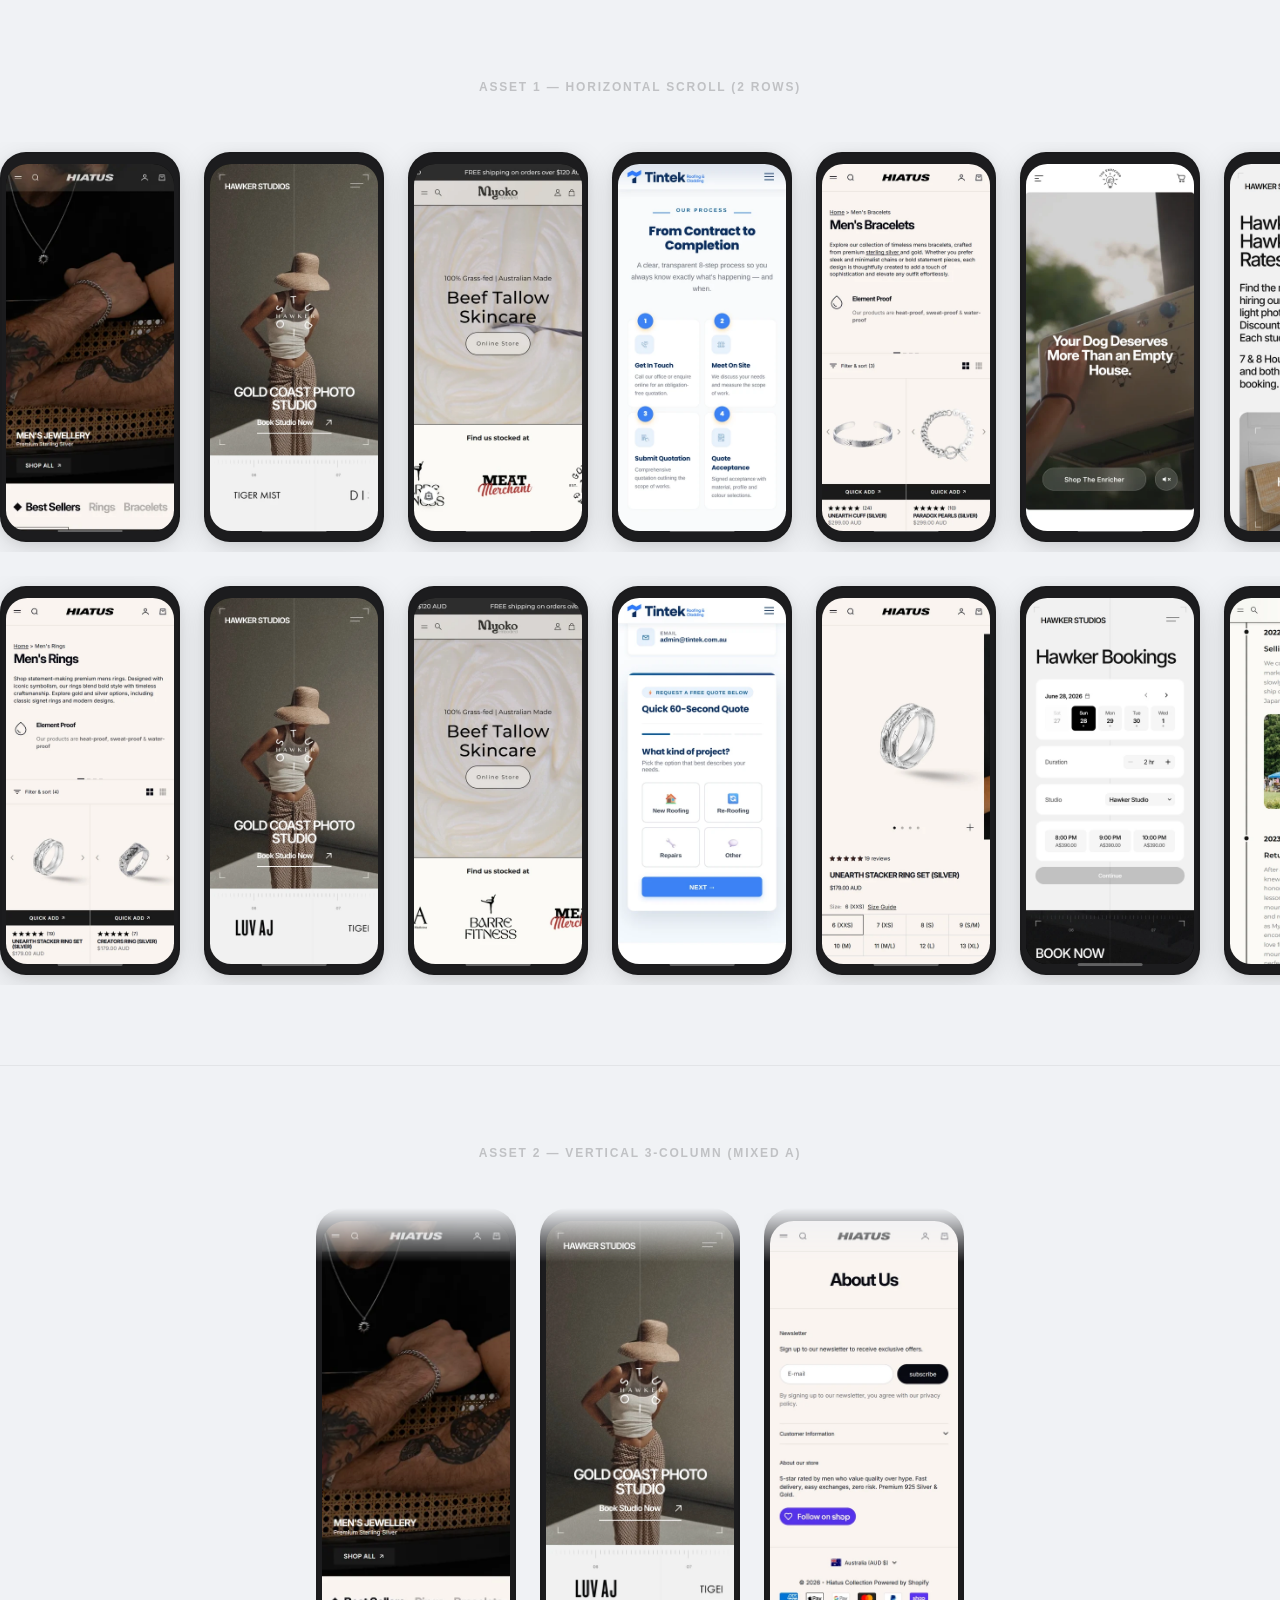
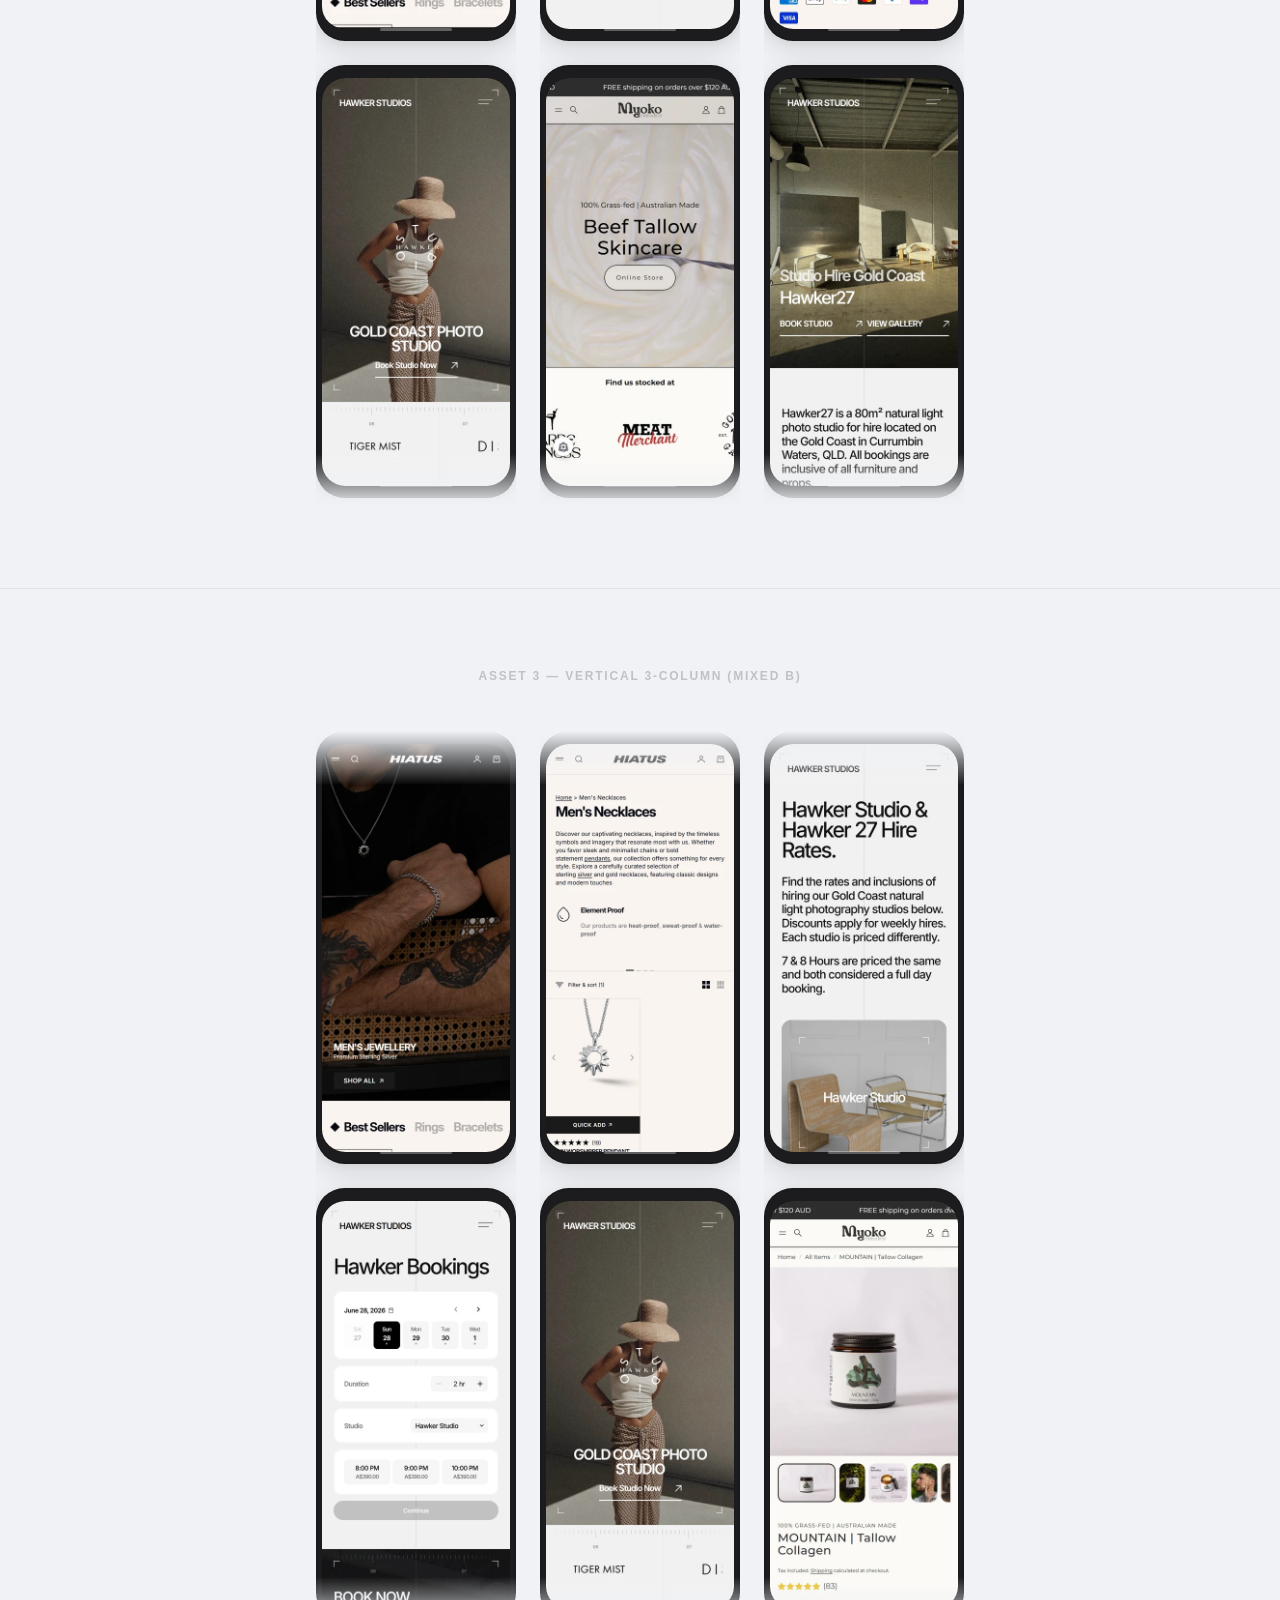
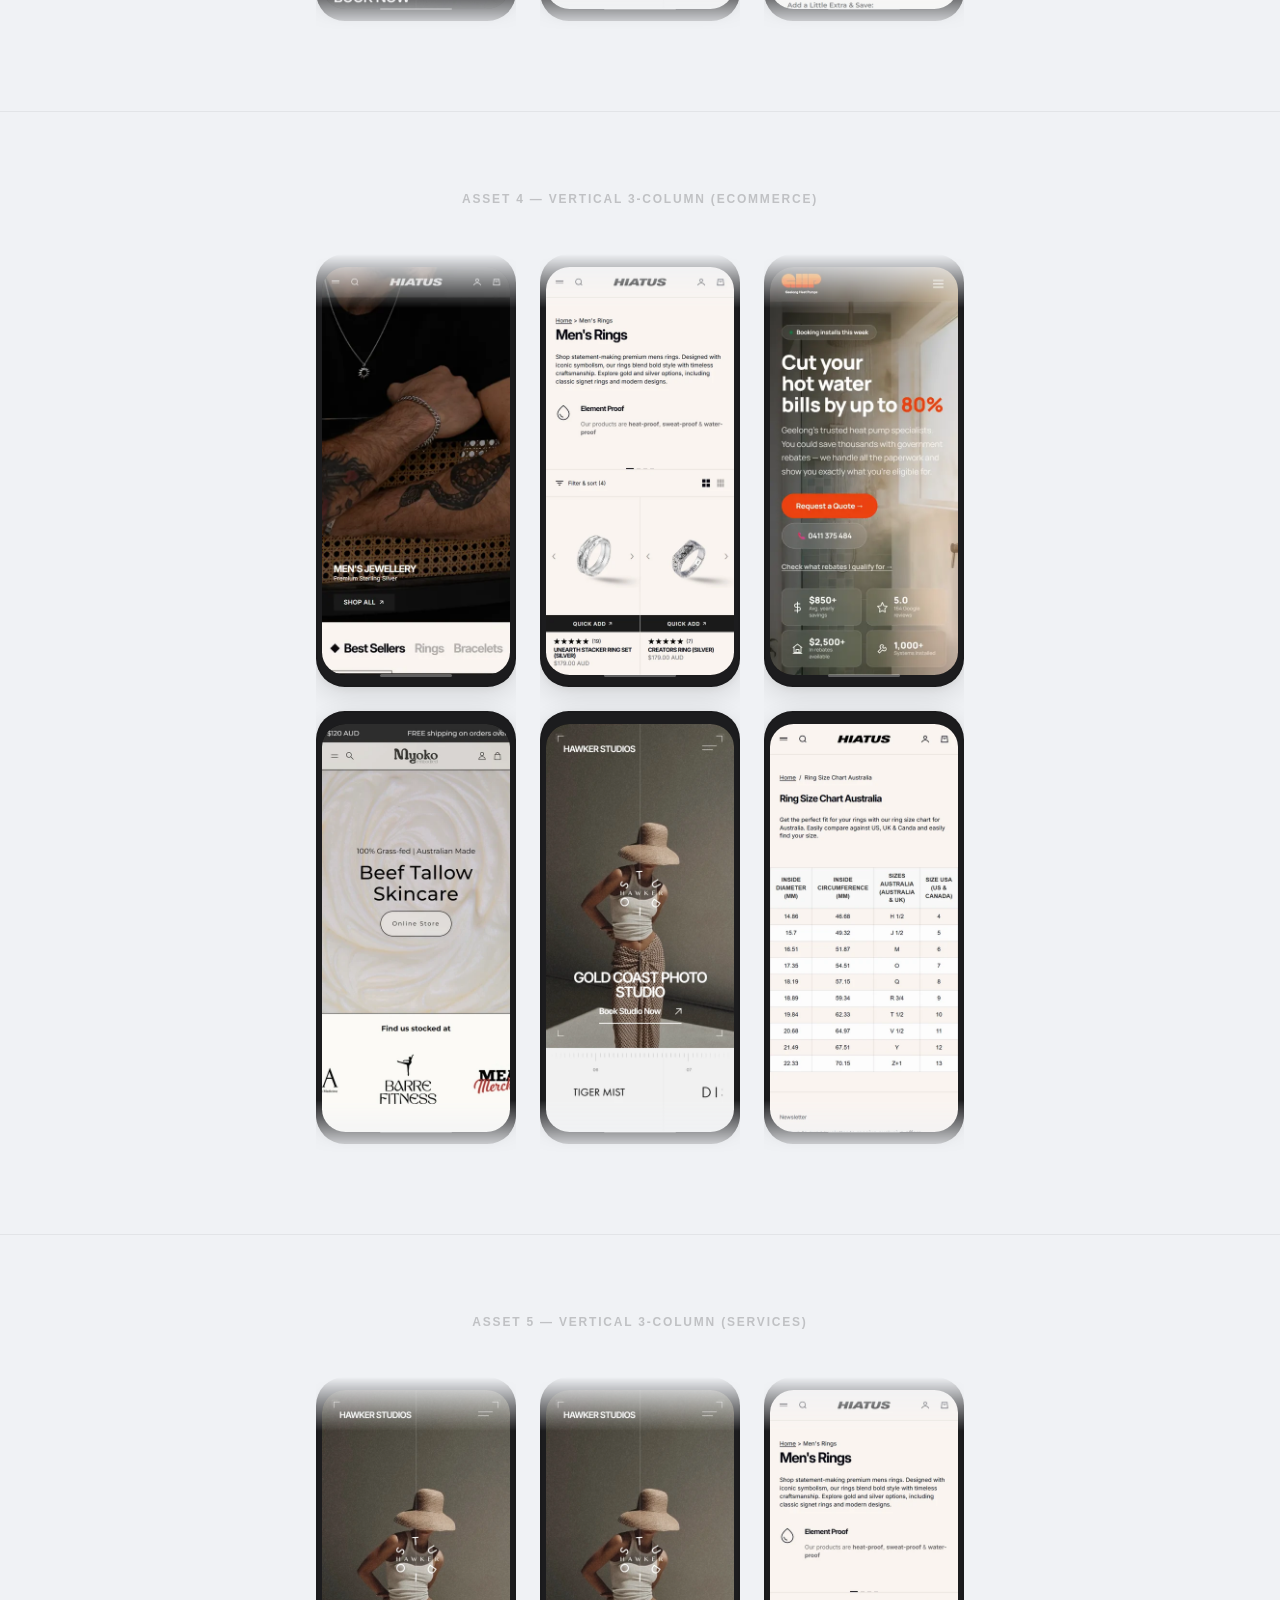
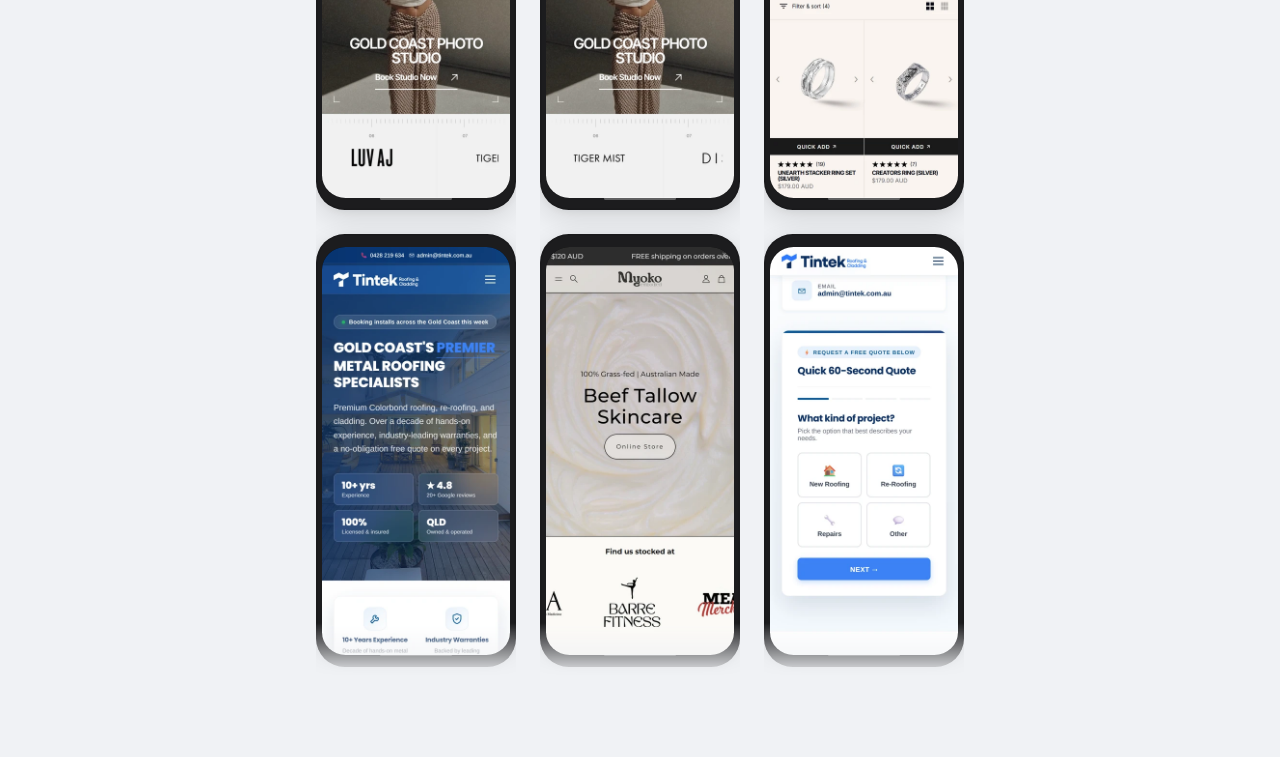
==== commit 13c4a6a1: "Fix ad assets: no similar screenshots in same scroller, col3 offset, white bg, 4 speed variants" ====
--- a/ad-assets.html
+++ b/ad-assets.html
@@ -8,31 +8,27 @@
 *,*::before,*::after{margin:0;padding:0;box-sizing:border-box}
 body{font-family:'DM Sans',-apple-system,sans-serif;background:#f0f2f5;color:#111;overflow-x:hidden}
 
-/* ── PHONE FRAME ── */
 .phone{position:relative;aspect-ratio:390/844;border-radius:14.4%/6.6%;overflow:hidden;flex-shrink:0;background:#1c1c1e;box-shadow:0 8px 30px rgba(0,0,0,.12),0 2px 8px rgba(0,0,0,.06)}
 .phone-screen{position:absolute;inset:3.1% 3.1% 2.8%;border-radius:12.6%/5.6%;overflow:hidden;background:#000}
 .phone-screen img{width:100%;height:100%;object-fit:cover;object-position:top center;display:block}
 .phone-bar{position:absolute;bottom:2.4%;left:50%;transform:translateX(-50%);width:36%;height:0.6%;background:rgba(255,255,255,.3);border-radius:99px}
 .phone::after{content:'';position:absolute;inset:0;border-radius:14.4%/6.6%;border:2px solid rgba(0,0,0,.08);pointer-events:none}
 
-/* ── SECTION LABELS ── */
 .asset-section{padding:80px 0;position:relative}
 .asset-section+.asset-section{border-top:1px solid rgba(0,0,0,.06)}
 .section-label{text-align:center;font-size:.75rem;text-transform:uppercase;letter-spacing:.15em;color:rgba(0,0,0,.2);margin-bottom:48px;font-weight:600}
 
-/* ── HORIZONTAL ROWS ── */
-.h-scroll-wrap{overflow:hidden;padding:10px 0;position:relative}
+/* horizontal */
+.h-scroll-wrap{overflow:hidden;padding:10px 0}
 .h-scroll-wrap+.h-scroll-wrap{margin-top:24px}
 .h-track{display:flex;gap:24px;width:max-content}
 .h-track .phone{width:180px}
-
 .h-track.scroll-left{animation:scrollLeft 45s linear infinite}
 .h-track.scroll-right{animation:scrollRight 45s linear infinite}
-
 @keyframes scrollLeft{0%{transform:translateX(0)}100%{transform:translateX(-50%)}}
 @keyframes scrollRight{0%{transform:translateX(-50%)}100%{transform:translateX(0)}}
 
-/* ── VERTICAL COLUMNS ── */
+/* vertical */
 .v-wrap{display:flex;justify-content:center;gap:24px;height:900px;overflow:hidden;mask-image:linear-gradient(to bottom,transparent 0%,#000 6%,#000 94%,transparent 100%);-webkit-mask-image:linear-gradient(to bottom,transparent 0%,#000 6%,#000 94%,transparent 100%)}
 .v-col{overflow:hidden;width:200px;position:relative}
 .v-track{display:flex;flex-direction:column;gap:24px}
@@ -45,7 +41,6 @@
 @keyframes vUp{0%{transform:translateY(0)}100%{transform:translateY(-50%)}}
 @keyframes vDown{0%{transform:translateY(-50%)}100%{transform:translateY(0)}}
 
-/* Speed variants */
 .v-wrap.speed-b .v-col-up .v-track{animation-duration:32s}
 .v-wrap.speed-b .v-col-down .v-track{animation-duration:24s}
 .v-wrap.speed-b .v-col-up-offset .v-track{animation-duration:32s;animation-delay:-14s}
@@ -53,6 +48,10 @@
 .v-wrap.speed-c .v-col-up .v-track{animation-duration:24s}
 .v-wrap.speed-c .v-col-down .v-track{animation-duration:30s}
 .v-wrap.speed-c .v-col-up-offset .v-track{animation-duration:24s;animation-delay:-7s}
+
+.v-wrap.speed-d .v-col-up .v-track{animation-duration:26s}
+.v-wrap.speed-d .v-col-down .v-track{animation-duration:32s}
+.v-wrap.speed-d .v-col-up-offset .v-track{animation-duration:26s;animation-delay:-12s}
 </style>
 </head>
 <body>
@@ -61,398 +60,360 @@
 <!-- ASSET 1 — HORIZONTAL 2-ROW SCROLL             -->
 <!-- ═══════════════════════════════════════════════ -->
 <section class="asset-section">
-  <div class="section-label">Asset 1 — Horizontal Scroll (2 rows, opposite directions)</div>
-
+  <div class="section-label">Asset 1 — Horizontal Scroll (2 rows)</div>
   <div class="h-scroll-wrap">
     <div class="h-track scroll-left">
       <div class="phone"><div class="phone-screen"><img src="images/hiatus-mobile.webp" alt=""></div><div class="phone-bar"></div></div>
       <div class="phone"><div class="phone-screen"><img src="images/hawker-home.webp" alt=""></div><div class="phone-bar"></div></div>
       <div class="phone"><div class="phone-screen"><img src="images/myoko-mobile.webp" alt=""></div><div class="phone-bar"></div></div>
-      <div class="phone"><div class="phone-screen"><img src="images/tintek-home.webp" alt=""></div><div class="phone-bar"></div></div>
+      <div class="phone"><div class="phone-screen"><img src="images/tintek-process.webp" alt=""></div><div class="phone-bar"></div></div>
       <div class="phone"><div class="phone-screen"><img src="images/hiatus-bracelets.webp" alt=""></div><div class="phone-bar"></div></div>
       <div class="phone"><div class="phone-screen"><img src="images/enricher-mobile.webp" alt=""></div><div class="phone-bar"></div></div>
       <div class="phone"><div class="phone-screen"><img src="images/hawker-rates.webp" alt=""></div><div class="phone-bar"></div></div>
       <div class="phone"><div class="phone-screen"><img src="images/myoko-product.webp" alt=""></div><div class="phone-bar"></div></div>
       <div class="phone"><div class="phone-screen"><img src="images/geelong-hp-mobile.webp" alt=""></div><div class="phone-bar"></div></div>
       <div class="phone"><div class="phone-screen"><img src="images/hiatus-necklaces.webp" alt=""></div><div class="phone-bar"></div></div>
-      <div class="phone"><div class="phone-screen"><img src="images/tintek-process.webp" alt=""></div><div class="phone-bar"></div></div>
+      <div class="phone"><div class="phone-screen"><img src="images/tintek-velux.webp" alt=""></div><div class="phone-bar"></div></div>
       <div class="phone"><div class="phone-screen"><img src="images/primegroup-mobile.webp" alt=""></div><div class="phone-bar"></div></div>
       <div class="phone"><div class="phone-screen"><img src="images/hiatus-about.webp" alt=""></div><div class="phone-bar"></div></div>
       <div class="phone"><div class="phone-screen"><img src="images/hawker-studio.webp" alt=""></div><div class="phone-bar"></div></div>
-      <!-- duplicate for loop -->
+      <!-- loop duplicate -->
       <div class="phone"><div class="phone-screen"><img src="images/hiatus-mobile.webp" alt=""></div><div class="phone-bar"></div></div>
       <div class="phone"><div class="phone-screen"><img src="images/hawker-home.webp" alt=""></div><div class="phone-bar"></div></div>
       <div class="phone"><div class="phone-screen"><img src="images/myoko-mobile.webp" alt=""></div><div class="phone-bar"></div></div>
-      <div class="phone"><div class="phone-screen"><img src="images/tintek-home.webp" alt=""></div><div class="phone-bar"></div></div>
+      <div class="phone"><div class="phone-screen"><img src="images/tintek-process.webp" alt=""></div><div class="phone-bar"></div></div>
       <div class="phone"><div class="phone-screen"><img src="images/hiatus-bracelets.webp" alt=""></div><div class="phone-bar"></div></div>
       <div class="phone"><div class="phone-screen"><img src="images/enricher-mobile.webp" alt=""></div><div class="phone-bar"></div></div>
       <div class="phone"><div class="phone-screen"><img src="images/hawker-rates.webp" alt=""></div><div class="phone-bar"></div></div>
       <div class="phone"><div class="phone-screen"><img src="images/myoko-product.webp" alt=""></div><div class="phone-bar"></div></div>
       <div class="phone"><div class="phone-screen"><img src="images/geelong-hp-mobile.webp" alt=""></div><div class="phone-bar"></div></div>
       <div class="phone"><div class="phone-screen"><img src="images/hiatus-necklaces.webp" alt=""></div><div class="phone-bar"></div></div>
-      <div class="phone"><div class="phone-screen"><img src="images/tintek-process.webp" alt=""></div><div class="phone-bar"></div></div>
+      <div class="phone"><div class="phone-screen"><img src="images/tintek-velux.webp" alt=""></div><div class="phone-bar"></div></div>
       <div class="phone"><div class="phone-screen"><img src="images/primegroup-mobile.webp" alt=""></div><div class="phone-bar"></div></div>
       <div class="phone"><div class="phone-screen"><img src="images/hiatus-about.webp" alt=""></div><div class="phone-bar"></div></div>
       <div class="phone"><div class="phone-screen"><img src="images/hawker-studio.webp" alt=""></div><div class="phone-bar"></div></div>
     </div>
   </div>
-
   <div class="h-scroll-wrap">
     <div class="h-track scroll-right">
-      <div class="phone"><div class="phone-screen"><img src="images/hiatus-home.webp" alt=""></div><div class="phone-bar"></div></div>
+      <div class="phone"><div class="phone-screen"><img src="images/hiatus-rings.webp" alt=""></div><div class="phone-bar"></div></div>
       <div class="phone"><div class="phone-screen"><img src="images/hawker-mobile.webp" alt=""></div><div class="phone-bar"></div></div>
       <div class="phone"><div class="phone-screen"><img src="images/myoko-home.webp" alt=""></div><div class="phone-bar"></div></div>
       <div class="phone"><div class="phone-screen"><img src="images/tintek-quote.webp" alt=""></div><div class="phone-bar"></div></div>
-      <div class="phone"><div class="phone-screen"><img src="images/hiatus-rings.webp" alt=""></div><div class="phone-bar"></div></div>
+      <div class="phone"><div class="phone-screen"><img src="images/hiatus-product.webp" alt=""></div><div class="phone-bar"></div></div>
       <div class="phone"><div class="phone-screen"><img src="images/hawker-book.webp" alt=""></div><div class="phone-bar"></div></div>
       <div class="phone"><div class="phone-screen"><img src="images/myoko-about.webp" alt=""></div><div class="phone-bar"></div></div>
-      <div class="phone"><div class="phone-screen"><img src="images/tintek-velux.webp" alt=""></div><div class="phone-bar"></div></div>
-      <div class="phone"><div class="phone-screen"><img src="images/hiatus-product.webp" alt=""></div><div class="phone-bar"></div></div>
       <div class="phone"><div class="phone-screen"><img src="images/hiatus-scroll.webp" alt=""></div><div class="phone-bar"></div></div>
+      <div class="phone"><div class="phone-screen"><img src="images/hiatus-sizing.webp" alt=""></div><div class="phone-bar"></div></div>
       <div class="phone"><div class="phone-screen"><img src="images/myoko-reviews.webp" alt=""></div><div class="phone-bar"></div></div>
+      <div class="phone"><div class="phone-screen"><img src="images/hiatus-home.webp" alt=""></div><div class="phone-bar"></div></div>
+      <div class="phone"><div class="phone-screen"><img src="images/tintek-home.webp" alt=""></div><div class="phone-bar"></div></div>
       <div class="phone"><div class="phone-screen"><img src="images/tinktek-mobile.webp" alt=""></div><div class="phone-bar"></div></div>
-      <div class="phone"><div class="phone-screen"><img src="images/hiatus-sizing.webp" alt=""></div><div class="phone-bar"></div></div>
-      <!-- duplicate for loop -->
-      <div class="phone"><div class="phone-screen"><img src="images/hiatus-home.webp" alt=""></div><div class="phone-bar"></div></div>
+      <!-- loop duplicate -->
+      <div class="phone"><div class="phone-screen"><img src="images/hiatus-rings.webp" alt=""></div><div class="phone-bar"></div></div>
       <div class="phone"><div class="phone-screen"><img src="images/hawker-mobile.webp" alt=""></div><div class="phone-bar"></div></div>
       <div class="phone"><div class="phone-screen"><img src="images/myoko-home.webp" alt=""></div><div class="phone-bar"></div></div>
       <div class="phone"><div class="phone-screen"><img src="images/tintek-quote.webp" alt=""></div><div class="phone-bar"></div></div>
-      <div class="phone"><div class="phone-screen"><img src="images/hiatus-rings.webp" alt=""></div><div class="phone-bar"></div></div>
+      <div class="phone"><div class="phone-screen"><img src="images/hiatus-product.webp" alt=""></div><div class="phone-bar"></div></div>
       <div class="phone"><div class="phone-screen"><img src="images/hawker-book.webp" alt=""></div><div class="phone-bar"></div></div>
       <div class="phone"><div class="phone-screen"><img src="images/myoko-about.webp" alt=""></div><div class="phone-bar"></div></div>
-      <div class="phone"><div class="phone-screen"><img src="images/tintek-velux.webp" alt=""></div><div class="phone-bar"></div></div>
-      <div class="phone"><div class="phone-screen"><img src="images/hiatus-product.webp" alt=""></div><div class="phone-bar"></div></div>
       <div class="phone"><div class="phone-screen"><img src="images/hiatus-scroll.webp" alt=""></div><div class="phone-bar"></div></div>
+      <div class="phone"><div class="phone-screen"><img src="images/hiatus-sizing.webp" alt=""></div><div class="phone-bar"></div></div>
       <div class="phone"><div class="phone-screen"><img src="images/myoko-reviews.webp" alt=""></div><div class="phone-bar"></div></div>
+      <div class="phone"><div class="phone-screen"><img src="images/hiatus-home.webp" alt=""></div><div class="phone-bar"></div></div>
+      <div class="phone"><div class="phone-screen"><img src="images/tintek-home.webp" alt=""></div><div class="phone-bar"></div></div>
       <div class="phone"><div class="phone-screen"><img src="images/tinktek-mobile.webp" alt=""></div><div class="phone-bar"></div></div>
-      <div class="phone"><div class="phone-screen"><img src="images/hiatus-sizing.webp" alt=""></div><div class="phone-bar"></div></div>
     </div>
   </div>
 </section>
 
 <!-- ═══════════════════════════════════════════════ -->
-<!-- ASSET 2 — VERTICAL 3-COL (All projects mixed)  -->
+<!-- ASSET 2 — VERTICAL 3-COL (uses hiatus-mobile, NOT hiatus-home; uses tintek-quote, NOT tintek-home/tinktek-mobile) -->
 <!-- ═══════════════════════════════════════════════ -->
 <section class="asset-section">
-  <div class="section-label">Asset 2 — Vertical 3-Column (mixed projects)</div>
-
+  <div class="section-label">Asset 2 — Vertical 3-Column (mixed A)</div>
   <div class="v-wrap">
-    <!-- Col 1 — UP -->
     <div class="v-col v-col-up">
       <div class="v-track">
         <div class="phone"><div class="phone-screen"><img src="images/hiatus-mobile.webp" alt=""></div><div class="phone-bar"></div></div>
         <div class="phone"><div class="phone-screen"><img src="images/hawker-home.webp" alt=""></div><div class="phone-bar"></div></div>
         <div class="phone"><div class="phone-screen"><img src="images/myoko-product.webp" alt=""></div><div class="phone-bar"></div></div>
+        <div class="phone"><div class="phone-screen"><img src="images/tintek-quote.webp" alt=""></div><div class="phone-bar"></div></div>
+        <div class="phone"><div class="phone-screen"><img src="images/hiatus-bracelets.webp" alt=""></div><div class="phone-bar"></div></div>
+        <div class="phone"><div class="phone-screen"><img src="images/enricher-mobile.webp" alt=""></div><div class="phone-bar"></div></div>
+        <div class="phone"><div class="phone-screen"><img src="images/hawker-rates.webp" alt=""></div><div class="phone-bar"></div></div>
+        <div class="phone"><div class="phone-screen"><img src="images/myoko-about.webp" alt=""></div><div class="phone-bar"></div></div>
+        <!-- duplicate -->
+        <div class="phone"><div class="phone-screen"><img src="images/hiatus-mobile.webp" alt=""></div><div class="phone-bar"></div></div>
+        <div class="phone"><div class="phone-screen"><img src="images/hawker-home.webp" alt=""></div><div class="phone-bar"></div></div>
+        <div class="phone"><div class="phone-screen"><img src="images/myoko-product.webp" alt=""></div><div class="phone-bar"></div></div>
+        <div class="phone"><div class="phone-screen"><img src="images/tintek-quote.webp" alt=""></div><div class="phone-bar"></div></div>
+        <div class="phone"><div class="phone-screen"><img src="images/hiatus-bracelets.webp" alt=""></div><div class="phone-bar"></div></div>
+        <div class="phone"><div class="phone-screen"><img src="images/enricher-mobile.webp" alt=""></div><div class="phone-bar"></div></div>
+        <div class="phone"><div class="phone-screen"><img src="images/hawker-rates.webp" alt=""></div><div class="phone-bar"></div></div>
+        <div class="phone"><div class="phone-screen"><img src="images/myoko-about.webp" alt=""></div><div class="phone-bar"></div></div>
+      </div>
+    </div>
+    <div class="v-col v-col-down">
+      <div class="v-track">
+        <div class="phone"><div class="phone-screen"><img src="images/hawker-mobile.webp" alt=""></div><div class="phone-bar"></div></div>
+        <div class="phone"><div class="phone-screen"><img src="images/myoko-mobile.webp" alt=""></div><div class="phone-bar"></div></div>
+        <div class="phone"><div class="phone-screen"><img src="images/tintek-process.webp" alt=""></div><div class="phone-bar"></div></div>
+        <div class="phone"><div class="phone-screen"><img src="images/hiatus-necklaces.webp" alt=""></div><div class="phone-bar"></div></div>
+        <div class="phone"><div class="phone-screen"><img src="images/geelong-hp-mobile.webp" alt=""></div><div class="phone-bar"></div></div>
+        <div class="phone"><div class="phone-screen"><img src="images/hawker-book.webp" alt=""></div><div class="phone-bar"></div></div>
+        <div class="phone"><div class="phone-screen"><img src="images/myoko-reviews.webp" alt=""></div><div class="phone-bar"></div></div>
+        <div class="phone"><div class="phone-screen"><img src="images/hiatus-scroll.webp" alt=""></div><div class="phone-bar"></div></div>
+        <!-- duplicate -->
+        <div class="phone"><div class="phone-screen"><img src="images/hawker-mobile.webp" alt=""></div><div class="phone-bar"></div></div>
+        <div class="phone"><div class="phone-screen"><img src="images/myoko-mobile.webp" alt=""></div><div class="phone-bar"></div></div>
+        <div class="phone"><div class="phone-screen"><img src="images/tintek-process.webp" alt=""></div><div class="phone-bar"></div></div>
+        <div class="phone"><div class="phone-screen"><img src="images/hiatus-necklaces.webp" alt=""></div><div class="phone-bar"></div></div>
+        <div class="phone"><div class="phone-screen"><img src="images/geelong-hp-mobile.webp" alt=""></div><div class="phone-bar"></div></div>
+        <div class="phone"><div class="phone-screen"><img src="images/hawker-book.webp" alt=""></div><div class="phone-bar"></div></div>
+        <div class="phone"><div class="phone-screen"><img src="images/myoko-reviews.webp" alt=""></div><div class="phone-bar"></div></div>
+        <div class="phone"><div class="phone-screen"><img src="images/hiatus-scroll.webp" alt=""></div><div class="phone-bar"></div></div>
+      </div>
+    </div>
+    <div class="v-col v-col-up-offset">
+      <div class="v-track">
+        <div class="phone"><div class="phone-screen"><img src="images/hiatus-about.webp" alt=""></div><div class="phone-bar"></div></div>
+        <div class="phone"><div class="phone-screen"><img src="images/hawker-studio.webp" alt=""></div><div class="phone-bar"></div></div>
+        <div class="phone"><div class="phone-screen"><img src="images/myoko-home.webp" alt=""></div><div class="phone-bar"></div></div>
+        <div class="phone"><div class="phone-screen"><img src="images/tintek-velux.webp" alt=""></div><div class="phone-bar"></div></div>
+        <div class="phone"><div class="phone-screen"><img src="images/hiatus-rings.webp" alt=""></div><div class="phone-bar"></div></div>
+        <div class="phone"><div class="phone-screen"><img src="images/primegroup-mobile.webp" alt=""></div><div class="phone-bar"></div></div>
+        <div class="phone"><div class="phone-screen"><img src="images/hiatus-product.webp" alt=""></div><div class="phone-bar"></div></div>
+        <div class="phone"><div class="phone-screen"><img src="images/hiatus-sizing.webp" alt=""></div><div class="phone-bar"></div></div>
+        <!-- duplicate -->
+        <div class="phone"><div class="phone-screen"><img src="images/hiatus-about.webp" alt=""></div><div class="phone-bar"></div></div>
+        <div class="phone"><div class="phone-screen"><img src="images/hawker-studio.webp" alt=""></div><div class="phone-bar"></div></div>
+        <div class="phone"><div class="phone-screen"><img src="images/myoko-home.webp" alt=""></div><div class="phone-bar"></div></div>
+        <div class="phone"><div class="phone-screen"><img src="images/tintek-velux.webp" alt=""></div><div class="phone-bar"></div></div>
+        <div class="phone"><div class="phone-screen"><img src="images/hiatus-rings.webp" alt=""></div><div class="phone-bar"></div></div>
+        <div class="phone"><div class="phone-screen"><img src="images/primegroup-mobile.webp" alt=""></div><div class="phone-bar"></div></div>
+        <div class="phone"><div class="phone-screen"><img src="images/hiatus-product.webp" alt=""></div><div class="phone-bar"></div></div>
+        <div class="phone"><div class="phone-screen"><img src="images/hiatus-sizing.webp" alt=""></div><div class="phone-bar"></div></div>
+      </div>
+    </div>
+  </div>
+</section>
+
+<!-- ═══════════════════════════════════════════════ -->
+<!-- ASSET 3 — VERTICAL 3-COL (uses hiatus-home, NOT hiatus-mobile; uses tintek-home, NOT tinktek-mobile) -->
+<!-- ═══════════════════════════════════════════════ -->
+<section class="asset-section">
+  <div class="section-label">Asset 3 — Vertical 3-Column (mixed B)</div>
+  <div class="v-wrap speed-b">
+    <div class="v-col v-col-up">
+      <div class="v-track">
+        <div class="phone"><div class="phone-screen"><img src="images/hiatus-home.webp" alt=""></div><div class="phone-bar"></div></div>
+        <div class="phone"><div class="phone-screen"><img src="images/hawker-book.webp" alt=""></div><div class="phone-bar"></div></div>
+        <div class="phone"><div class="phone-screen"><img src="images/myoko-mobile.webp" alt=""></div><div class="phone-bar"></div></div>
         <div class="phone"><div class="phone-screen"><img src="images/tintek-home.webp" alt=""></div><div class="phone-bar"></div></div>
-        <div class="phone"><div class="phone-screen"><img src="images/hiatus-bracelets.webp" alt=""></div><div class="phone-bar"></div></div>
-        <div class="phone"><div class="phone-screen"><img src="images/enricher-mobile.webp" alt=""></div><div class="phone-bar"></div></div>
-        <div class="phone"><div class="phone-screen"><img src="images/hawker-rates.webp" alt=""></div><div class="phone-bar"></div></div>
-        <div class="phone"><div class="phone-screen"><img src="images/myoko-about.webp" alt=""></div><div class="phone-bar"></div></div>
-        <div class="phone"><div class="phone-screen"><img src="images/hiatus-sizing.webp" alt=""></div><div class="phone-bar"></div></div>
-        <!-- duplicate -->
+        <div class="phone"><div class="phone-screen"><img src="images/hiatus-scroll.webp" alt=""></div><div class="phone-bar"></div></div>
+        <div class="phone"><div class="phone-screen"><img src="images/geelong-hp-mobile.webp" alt=""></div><div class="phone-bar"></div></div>
+        <div class="phone"><div class="phone-screen"><img src="images/hawker-studio.webp" alt=""></div><div class="phone-bar"></div></div>
+        <div class="phone"><div class="phone-screen"><img src="images/hiatus-product.webp" alt=""></div><div class="phone-bar"></div></div>
+        <!-- duplicate -->
+        <div class="phone"><div class="phone-screen"><img src="images/hiatus-home.webp" alt=""></div><div class="phone-bar"></div></div>
+        <div class="phone"><div class="phone-screen"><img src="images/hawker-book.webp" alt=""></div><div class="phone-bar"></div></div>
+        <div class="phone"><div class="phone-screen"><img src="images/myoko-mobile.webp" alt=""></div><div class="phone-bar"></div></div>
+        <div class="phone"><div class="phone-screen"><img src="images/tintek-home.webp" alt=""></div><div class="phone-bar"></div></div>
+        <div class="phone"><div class="phone-screen"><img src="images/hiatus-scroll.webp" alt=""></div><div class="phone-bar"></div></div>
+        <div class="phone"><div class="phone-screen"><img src="images/geelong-hp-mobile.webp" alt=""></div><div class="phone-bar"></div></div>
+        <div class="phone"><div class="phone-screen"><img src="images/hawker-studio.webp" alt=""></div><div class="phone-bar"></div></div>
+        <div class="phone"><div class="phone-screen"><img src="images/hiatus-product.webp" alt=""></div><div class="phone-bar"></div></div>
+      </div>
+    </div>
+    <div class="v-col v-col-down">
+      <div class="v-track">
+        <div class="phone"><div class="phone-screen"><img src="images/hiatus-necklaces.webp" alt=""></div><div class="phone-bar"></div></div>
+        <div class="phone"><div class="phone-screen"><img src="images/hawker-home.webp" alt=""></div><div class="phone-bar"></div></div>
+        <div class="phone"><div class="phone-screen"><img src="images/myoko-home.webp" alt=""></div><div class="phone-bar"></div></div>
+        <div class="phone"><div class="phone-screen"><img src="images/tintek-process.webp" alt=""></div><div class="phone-bar"></div></div>
+        <div class="phone"><div class="phone-screen"><img src="images/hiatus-sizing.webp" alt=""></div><div class="phone-bar"></div></div>
+        <div class="phone"><div class="phone-screen"><img src="images/enricher-mobile.webp" alt=""></div><div class="phone-bar"></div></div>
+        <div class="phone"><div class="phone-screen"><img src="images/primegroup-mobile.webp" alt=""></div><div class="phone-bar"></div></div>
+        <div class="phone"><div class="phone-screen"><img src="images/hiatus-rings.webp" alt=""></div><div class="phone-bar"></div></div>
+        <div class="phone"><div class="phone-screen"><img src="images/myoko-about.webp" alt=""></div><div class="phone-bar"></div></div>
+        <!-- duplicate -->
+        <div class="phone"><div class="phone-screen"><img src="images/hiatus-necklaces.webp" alt=""></div><div class="phone-bar"></div></div>
+        <div class="phone"><div class="phone-screen"><img src="images/hawker-home.webp" alt=""></div><div class="phone-bar"></div></div>
+        <div class="phone"><div class="phone-screen"><img src="images/myoko-home.webp" alt=""></div><div class="phone-bar"></div></div>
+        <div class="phone"><div class="phone-screen"><img src="images/tintek-process.webp" alt=""></div><div class="phone-bar"></div></div>
+        <div class="phone"><div class="phone-screen"><img src="images/hiatus-sizing.webp" alt=""></div><div class="phone-bar"></div></div>
+        <div class="phone"><div class="phone-screen"><img src="images/enricher-mobile.webp" alt=""></div><div class="phone-bar"></div></div>
+        <div class="phone"><div class="phone-screen"><img src="images/primegroup-mobile.webp" alt=""></div><div class="phone-bar"></div></div>
+        <div class="phone"><div class="phone-screen"><img src="images/hiatus-rings.webp" alt=""></div><div class="phone-bar"></div></div>
+        <div class="phone"><div class="phone-screen"><img src="images/myoko-about.webp" alt=""></div><div class="phone-bar"></div></div>
+      </div>
+    </div>
+    <div class="v-col v-col-up-offset">
+      <div class="v-track">
+        <div class="phone"><div class="phone-screen"><img src="images/hawker-rates.webp" alt=""></div><div class="phone-bar"></div></div>
+        <div class="phone"><div class="phone-screen"><img src="images/myoko-product.webp" alt=""></div><div class="phone-bar"></div></div>
+        <div class="phone"><div class="phone-screen"><img src="images/tintek-quote.webp" alt=""></div><div class="phone-bar"></div></div>
+        <div class="phone"><div class="phone-screen"><img src="images/hiatus-bracelets.webp" alt=""></div><div class="phone-bar"></div></div>
+        <div class="phone"><div class="phone-screen"><img src="images/hawker-mobile.webp" alt=""></div><div class="phone-bar"></div></div>
+        <div class="phone"><div class="phone-screen"><img src="images/tintek-velux.webp" alt=""></div><div class="phone-bar"></div></div>
+        <div class="phone"><div class="phone-screen"><img src="images/myoko-reviews.webp" alt=""></div><div class="phone-bar"></div></div>
+        <div class="phone"><div class="phone-screen"><img src="images/hiatus-about.webp" alt=""></div><div class="phone-bar"></div></div>
+        <!-- duplicate -->
+        <div class="phone"><div class="phone-screen"><img src="images/hawker-rates.webp" alt=""></div><div class="phone-bar"></div></div>
+        <div class="phone"><div class="phone-screen"><img src="images/myoko-product.webp" alt=""></div><div class="phone-bar"></div></div>
+        <div class="phone"><div class="phone-screen"><img src="images/tintek-quote.webp" alt=""></div><div class="phone-bar"></div></div>
+        <div class="phone"><div class="phone-screen"><img src="images/hiatus-bracelets.webp" alt=""></div><div class="phone-bar"></div></div>
+        <div class="phone"><div class="phone-screen"><img src="images/hawker-mobile.webp" alt=""></div><div class="phone-bar"></div></div>
+        <div class="phone"><div class="phone-screen"><img src="images/tintek-velux.webp" alt=""></div><div class="phone-bar"></div></div>
+        <div class="phone"><div class="phone-screen"><img src="images/myoko-reviews.webp" alt=""></div><div class="phone-bar"></div></div>
+        <div class="phone"><div class="phone-screen"><img src="images/hiatus-about.webp" alt=""></div><div class="phone-bar"></div></div>
+      </div>
+    </div>
+  </div>
+</section>
+
+<!-- ═══════════════════════════════════════════════ -->
+<!-- ASSET 4 — VERTICAL 3-COL (uses hiatus-mobile, tinktek-mobile — eCommerce heavy) -->
+<!-- ═══════════════════════════════════════════════ -->
+<section class="asset-section">
+  <div class="section-label">Asset 4 — Vertical 3-Column (eCommerce)</div>
+  <div class="v-wrap speed-c">
+    <div class="v-col v-col-up">
+      <div class="v-track">
         <div class="phone"><div class="phone-screen"><img src="images/hiatus-mobile.webp" alt=""></div><div class="phone-bar"></div></div>
-        <div class="phone"><div class="phone-screen"><img src="images/hawker-home.webp" alt=""></div><div class="phone-bar"></div></div>
-        <div class="phone"><div class="phone-screen"><img src="images/myoko-product.webp" alt=""></div><div class="phone-bar"></div></div>
+        <div class="phone"><div class="phone-screen"><img src="images/myoko-home.webp" alt=""></div><div class="phone-bar"></div></div>
+        <div class="phone"><div class="phone-screen"><img src="images/hiatus-product.webp" alt=""></div><div class="phone-bar"></div></div>
+        <div class="phone"><div class="phone-screen"><img src="images/myoko-reviews.webp" alt=""></div><div class="phone-bar"></div></div>
+        <div class="phone"><div class="phone-screen"><img src="images/hawker-studio.webp" alt=""></div><div class="phone-bar"></div></div>
+        <div class="phone"><div class="phone-screen"><img src="images/hiatus-necklaces.webp" alt=""></div><div class="phone-bar"></div></div>
+        <div class="phone"><div class="phone-screen"><img src="images/tintek-velux.webp" alt=""></div><div class="phone-bar"></div></div>
+        <div class="phone"><div class="phone-screen"><img src="images/primegroup-mobile.webp" alt=""></div><div class="phone-bar"></div></div>
+        <!-- duplicate -->
+        <div class="phone"><div class="phone-screen"><img src="images/hiatus-mobile.webp" alt=""></div><div class="phone-bar"></div></div>
+        <div class="phone"><div class="phone-screen"><img src="images/myoko-home.webp" alt=""></div><div class="phone-bar"></div></div>
+        <div class="phone"><div class="phone-screen"><img src="images/hiatus-product.webp" alt=""></div><div class="phone-bar"></div></div>
+        <div class="phone"><div class="phone-screen"><img src="images/myoko-reviews.webp" alt=""></div><div class="phone-bar"></div></div>
+        <div class="phone"><div class="phone-screen"><img src="images/hawker-studio.webp" alt=""></div><div class="phone-bar"></div></div>
+        <div class="phone"><div class="phone-screen"><img src="images/hiatus-necklaces.webp" alt=""></div><div class="phone-bar"></div></div>
+        <div class="phone"><div class="phone-screen"><img src="images/tintek-velux.webp" alt=""></div><div class="phone-bar"></div></div>
+        <div class="phone"><div class="phone-screen"><img src="images/primegroup-mobile.webp" alt=""></div><div class="phone-bar"></div></div>
+      </div>
+    </div>
+    <div class="v-col v-col-down">
+      <div class="v-track">
+        <div class="phone"><div class="phone-screen"><img src="images/hiatus-rings.webp" alt=""></div><div class="phone-bar"></div></div>
+        <div class="phone"><div class="phone-screen"><img src="images/hawker-home.webp" alt=""></div><div class="phone-bar"></div></div>
+        <div class="phone"><div class="phone-screen"><img src="images/myoko-product.webp" alt=""></div><div class="phone-bar"></div></div>
+        <div class="phone"><div class="phone-screen"><img src="images/tintek-process.webp" alt=""></div><div class="phone-bar"></div></div>
+        <div class="phone"><div class="phone-screen"><img src="images/hawker-book.webp" alt=""></div><div class="phone-bar"></div></div>
+        <div class="phone"><div class="phone-screen"><img src="images/hiatus-scroll.webp" alt=""></div><div class="phone-bar"></div></div>
+        <div class="phone"><div class="phone-screen"><img src="images/enricher-mobile.webp" alt=""></div><div class="phone-bar"></div></div>
+        <div class="phone"><div class="phone-screen"><img src="images/hawker-rates.webp" alt=""></div><div class="phone-bar"></div></div>
+        <!-- duplicate -->
+        <div class="phone"><div class="phone-screen"><img src="images/hiatus-rings.webp" alt=""></div><div class="phone-bar"></div></div>
+        <div class="phone"><div class="phone-screen"><img src="images/hawker-home.webp" alt=""></div><div class="phone-bar"></div></div>
+        <div class="phone"><div class="phone-screen"><img src="images/myoko-product.webp" alt=""></div><div class="phone-bar"></div></div>
+        <div class="phone"><div class="phone-screen"><img src="images/tintek-process.webp" alt=""></div><div class="phone-bar"></div></div>
+        <div class="phone"><div class="phone-screen"><img src="images/hawker-book.webp" alt=""></div><div class="phone-bar"></div></div>
+        <div class="phone"><div class="phone-screen"><img src="images/hiatus-scroll.webp" alt=""></div><div class="phone-bar"></div></div>
+        <div class="phone"><div class="phone-screen"><img src="images/enricher-mobile.webp" alt=""></div><div class="phone-bar"></div></div>
+        <div class="phone"><div class="phone-screen"><img src="images/hawker-rates.webp" alt=""></div><div class="phone-bar"></div></div>
+      </div>
+    </div>
+    <div class="v-col v-col-up-offset">
+      <div class="v-track">
+        <div class="phone"><div class="phone-screen"><img src="images/geelong-hp-mobile.webp" alt=""></div><div class="phone-bar"></div></div>
+        <div class="phone"><div class="phone-screen"><img src="images/hiatus-sizing.webp" alt=""></div><div class="phone-bar"></div></div>
+        <div class="phone"><div class="phone-screen"><img src="images/myoko-about.webp" alt=""></div><div class="phone-bar"></div></div>
+        <div class="phone"><div class="phone-screen"><img src="images/tintek-quote.webp" alt=""></div><div class="phone-bar"></div></div>
+        <div class="phone"><div class="phone-screen"><img src="images/hiatus-bracelets.webp" alt=""></div><div class="phone-bar"></div></div>
+        <div class="phone"><div class="phone-screen"><img src="images/tinktek-mobile.webp" alt=""></div><div class="phone-bar"></div></div>
+        <div class="phone"><div class="phone-screen"><img src="images/myoko-mobile.webp" alt=""></div><div class="phone-bar"></div></div>
+        <div class="phone"><div class="phone-screen"><img src="images/hiatus-about.webp" alt=""></div><div class="phone-bar"></div></div>
+        <!-- duplicate -->
+        <div class="phone"><div class="phone-screen"><img src="images/geelong-hp-mobile.webp" alt=""></div><div class="phone-bar"></div></div>
+        <div class="phone"><div class="phone-screen"><img src="images/hiatus-sizing.webp" alt=""></div><div class="phone-bar"></div></div>
+        <div class="phone"><div class="phone-screen"><img src="images/myoko-about.webp" alt=""></div><div class="phone-bar"></div></div>
+        <div class="phone"><div class="phone-screen"><img src="images/tintek-quote.webp" alt=""></div><div class="phone-bar"></div></div>
+        <div class="phone"><div class="phone-screen"><img src="images/hiatus-bracelets.webp" alt=""></div><div class="phone-bar"></div></div>
+        <div class="phone"><div class="phone-screen"><img src="images/tinktek-mobile.webp" alt=""></div><div class="phone-bar"></div></div>
+        <div class="phone"><div class="phone-screen"><img src="images/myoko-mobile.webp" alt=""></div><div class="phone-bar"></div></div>
+        <div class="phone"><div class="phone-screen"><img src="images/hiatus-about.webp" alt=""></div><div class="phone-bar"></div></div>
+      </div>
+    </div>
+  </div>
+</section>
+
+<!-- ═══════════════════════════════════════════════ -->
+<!-- ASSET 5 — VERTICAL 3-COL (uses hiatus-home, tintek-home — Services heavy) -->
+<!-- ═══════════════════════════════════════════════ -->
+<section class="asset-section">
+  <div class="section-label">Asset 5 — Vertical 3-Column (Services)</div>
+  <div class="v-wrap speed-d">
+    <div class="v-col v-col-up">
+      <div class="v-track">
+        <div class="phone"><div class="phone-screen"><img src="images/hawker-mobile.webp" alt=""></div><div class="phone-bar"></div></div>
         <div class="phone"><div class="phone-screen"><img src="images/tintek-home.webp" alt=""></div><div class="phone-bar"></div></div>
-        <div class="phone"><div class="phone-screen"><img src="images/hiatus-bracelets.webp" alt=""></div><div class="phone-bar"></div></div>
-        <div class="phone"><div class="phone-screen"><img src="images/enricher-mobile.webp" alt=""></div><div class="phone-bar"></div></div>
-        <div class="phone"><div class="phone-screen"><img src="images/hawker-rates.webp" alt=""></div><div class="phone-bar"></div></div>
-        <div class="phone"><div class="phone-screen"><img src="images/myoko-about.webp" alt=""></div><div class="phone-bar"></div></div>
-        <div class="phone"><div class="phone-screen"><img src="images/hiatus-sizing.webp" alt=""></div><div class="phone-bar"></div></div>
-      </div>
-    </div>
-    <!-- Col 2 — DOWN -->
+        <div class="phone"><div class="phone-screen"><img src="images/hawker-book.webp" alt=""></div><div class="phone-bar"></div></div>
+        <div class="phone"><div class="phone-screen"><img src="images/myoko-product.webp" alt=""></div><div class="phone-bar"></div></div>
+        <div class="phone"><div class="phone-screen"><img src="images/hawker-rates.webp" alt=""></div><div class="phone-bar"></div></div>
+        <div class="phone"><div class="phone-screen"><img src="images/myoko-about.webp" alt=""></div><div class="phone-bar"></div></div>
+        <div class="phone"><div class="phone-screen"><img src="images/hiatus-about.webp" alt=""></div><div class="phone-bar"></div></div>
+        <div class="phone"><div class="phone-screen"><img src="images/geelong-hp-mobile.webp" alt=""></div><div class="phone-bar"></div></div>
+        <!-- duplicate -->
+        <div class="phone"><div class="phone-screen"><img src="images/hawker-mobile.webp" alt=""></div><div class="phone-bar"></div></div>
+        <div class="phone"><div class="phone-screen"><img src="images/tintek-home.webp" alt=""></div><div class="phone-bar"></div></div>
+        <div class="phone"><div class="phone-screen"><img src="images/hawker-book.webp" alt=""></div><div class="phone-bar"></div></div>
+        <div class="phone"><div class="phone-screen"><img src="images/myoko-product.webp" alt=""></div><div class="phone-bar"></div></div>
+        <div class="phone"><div class="phone-screen"><img src="images/hawker-rates.webp" alt=""></div><div class="phone-bar"></div></div>
+        <div class="phone"><div class="phone-screen"><img src="images/myoko-about.webp" alt=""></div><div class="phone-bar"></div></div>
+        <div class="phone"><div class="phone-screen"><img src="images/hiatus-about.webp" alt=""></div><div class="phone-bar"></div></div>
+        <div class="phone"><div class="phone-screen"><img src="images/geelong-hp-mobile.webp" alt=""></div><div class="phone-bar"></div></div>
+      </div>
+    </div>
     <div class="v-col v-col-down">
       <div class="v-track">
+        <div class="phone"><div class="phone-screen"><img src="images/hawker-home.webp" alt=""></div><div class="phone-bar"></div></div>
+        <div class="phone"><div class="phone-screen"><img src="images/myoko-home.webp" alt=""></div><div class="phone-bar"></div></div>
+        <div class="phone"><div class="phone-screen"><img src="images/hawker-studio.webp" alt=""></div><div class="phone-bar"></div></div>
+        <div class="phone"><div class="phone-screen"><img src="images/myoko-reviews.webp" alt=""></div><div class="phone-bar"></div></div>
         <div class="phone"><div class="phone-screen"><img src="images/hiatus-home.webp" alt=""></div><div class="phone-bar"></div></div>
-        <div class="phone"><div class="phone-screen"><img src="images/hawker-mobile.webp" alt=""></div><div class="phone-bar"></div></div>
-        <div class="phone"><div class="phone-screen"><img src="images/myoko-mobile.webp" alt=""></div><div class="phone-bar"></div></div>
-        <div class="phone"><div class="phone-screen"><img src="images/tintek-process.webp" alt=""></div><div class="phone-bar"></div></div>
-        <div class="phone"><div class="phone-screen"><img src="images/hiatus-necklaces.webp" alt=""></div><div class="phone-bar"></div></div>
-        <div class="phone"><div class="phone-screen"><img src="images/geelong-hp-mobile.webp" alt=""></div><div class="phone-bar"></div></div>
-        <div class="phone"><div class="phone-screen"><img src="images/hawker-book.webp" alt=""></div><div class="phone-bar"></div></div>
-        <div class="phone"><div class="phone-screen"><img src="images/myoko-reviews.webp" alt=""></div><div class="phone-bar"></div></div>
-        <div class="phone"><div class="phone-screen"><img src="images/hiatus-scroll.webp" alt=""></div><div class="phone-bar"></div></div>
-        <!-- duplicate -->
+        <div class="phone"><div class="phone-screen"><img src="images/tintek-process.webp" alt=""></div><div class="phone-bar"></div></div>
+        <div class="phone"><div class="phone-screen"><img src="images/enricher-mobile.webp" alt=""></div><div class="phone-bar"></div></div>
+        <div class="phone"><div class="phone-screen"><img src="images/hiatus-bracelets.webp" alt=""></div><div class="phone-bar"></div></div>
+        <div class="phone"><div class="phone-screen"><img src="images/primegroup-mobile.webp" alt=""></div><div class="phone-bar"></div></div>
+        <!-- duplicate -->
+        <div class="phone"><div class="phone-screen"><img src="images/hawker-home.webp" alt=""></div><div class="phone-bar"></div></div>
+        <div class="phone"><div class="phone-screen"><img src="images/myoko-home.webp" alt=""></div><div class="phone-bar"></div></div>
+        <div class="phone"><div class="phone-screen"><img src="images/hawker-studio.webp" alt=""></div><div class="phone-bar"></div></div>
+        <div class="phone"><div class="phone-screen"><img src="images/myoko-reviews.webp" alt=""></div><div class="phone-bar"></div></div>
         <div class="phone"><div class="phone-screen"><img src="images/hiatus-home.webp" alt=""></div><div class="phone-bar"></div></div>
-        <div class="phone"><div class="phone-screen"><img src="images/hawker-mobile.webp" alt=""></div><div class="phone-bar"></div></div>
-        <div class="phone"><div class="phone-screen"><img src="images/myoko-mobile.webp" alt=""></div><div class="phone-bar"></div></div>
-        <div class="phone"><div class="phone-screen"><img src="images/tintek-process.webp" alt=""></div><div class="phone-bar"></div></div>
-        <div class="phone"><div class="phone-screen"><img src="images/hiatus-necklaces.webp" alt=""></div><div class="phone-bar"></div></div>
-        <div class="phone"><div class="phone-screen"><img src="images/geelong-hp-mobile.webp" alt=""></div><div class="phone-bar"></div></div>
-        <div class="phone"><div class="phone-screen"><img src="images/hawker-book.webp" alt=""></div><div class="phone-bar"></div></div>
-        <div class="phone"><div class="phone-screen"><img src="images/myoko-reviews.webp" alt=""></div><div class="phone-bar"></div></div>
-        <div class="phone"><div class="phone-screen"><img src="images/hiatus-scroll.webp" alt=""></div><div class="phone-bar"></div></div>
-      </div>
-    </div>
-    <!-- Col 3 — UP (OFFSET so not aligned with col 1) -->
+        <div class="phone"><div class="phone-screen"><img src="images/tintek-process.webp" alt=""></div><div class="phone-bar"></div></div>
+        <div class="phone"><div class="phone-screen"><img src="images/enricher-mobile.webp" alt=""></div><div class="phone-bar"></div></div>
+        <div class="phone"><div class="phone-screen"><img src="images/hiatus-bracelets.webp" alt=""></div><div class="phone-bar"></div></div>
+        <div class="phone"><div class="phone-screen"><img src="images/primegroup-mobile.webp" alt=""></div><div class="phone-bar"></div></div>
+      </div>
+    </div>
     <div class="v-col v-col-up-offset">
       <div class="v-track">
-        <div class="phone"><div class="phone-screen"><img src="images/hiatus-about.webp" alt=""></div><div class="phone-bar"></div></div>
-        <div class="phone"><div class="phone-screen"><img src="images/hawker-studio.webp" alt=""></div><div class="phone-bar"></div></div>
-        <div class="phone"><div class="phone-screen"><img src="images/myoko-home.webp" alt=""></div><div class="phone-bar"></div></div>
-        <div class="phone"><div class="phone-screen"><img src="images/tintek-quote.webp" alt=""></div><div class="phone-bar"></div></div>
-        <div class="phone"><div class="phone-screen"><img src="images/hiatus-rings.webp" alt=""></div><div class="phone-bar"></div></div>
-        <div class="phone"><div class="phone-screen"><img src="images/primegroup-mobile.webp" alt=""></div><div class="phone-bar"></div></div>
-        <div class="phone"><div class="phone-screen"><img src="images/tinktek-mobile.webp" alt=""></div><div class="phone-bar"></div></div>
-        <div class="phone"><div class="phone-screen"><img src="images/tintek-velux.webp" alt=""></div><div class="phone-bar"></div></div>
-        <div class="phone"><div class="phone-screen"><img src="images/hiatus-product.webp" alt=""></div><div class="phone-bar"></div></div>
-        <!-- duplicate -->
-        <div class="phone"><div class="phone-screen"><img src="images/hiatus-about.webp" alt=""></div><div class="phone-bar"></div></div>
-        <div class="phone"><div class="phone-screen"><img src="images/hawker-studio.webp" alt=""></div><div class="phone-bar"></div></div>
-        <div class="phone"><div class="phone-screen"><img src="images/myoko-home.webp" alt=""></div><div class="phone-bar"></div></div>
-        <div class="phone"><div class="phone-screen"><img src="images/tintek-quote.webp" alt=""></div><div class="phone-bar"></div></div>
-        <div class="phone"><div class="phone-screen"><img src="images/hiatus-rings.webp" alt=""></div><div class="phone-bar"></div></div>
-        <div class="phone"><div class="phone-screen"><img src="images/primegroup-mobile.webp" alt=""></div><div class="phone-bar"></div></div>
-        <div class="phone"><div class="phone-screen"><img src="images/tinktek-mobile.webp" alt=""></div><div class="phone-bar"></div></div>
-        <div class="phone"><div class="phone-screen"><img src="images/tintek-velux.webp" alt=""></div><div class="phone-bar"></div></div>
-        <div class="phone"><div class="phone-screen"><img src="images/hiatus-product.webp" alt=""></div><div class="phone-bar"></div></div>
-      </div>
-    </div>
-  </div>
-</section>
-
-<!-- ═══════════════════════════════════════════════ -->
-<!-- ASSET 3 — VERTICAL 3-COL (Hiatus-heavy)        -->
-<!-- ═══════════════════════════════════════════════ -->
-<section class="asset-section">
-  <div class="section-label">Asset 3 — Vertical 3-Column (Hiatus focus)</div>
-
-  <div class="v-wrap speed-b">
-    <!-- Col 1 — UP -->
-    <div class="v-col v-col-up">
-      <div class="v-track">
-        <div class="phone"><div class="phone-screen"><img src="images/hiatus-mobile.webp" alt=""></div><div class="phone-bar"></div></div>
-        <div class="phone"><div class="phone-screen"><img src="images/hiatus-bracelets.webp" alt=""></div><div class="phone-bar"></div></div>
-        <div class="phone"><div class="phone-screen"><img src="images/hiatus-about.webp" alt=""></div><div class="phone-bar"></div></div>
-        <div class="phone"><div class="phone-screen"><img src="images/hawker-mobile.webp" alt=""></div><div class="phone-bar"></div></div>
-        <div class="phone"><div class="phone-screen"><img src="images/myoko-mobile.webp" alt=""></div><div class="phone-bar"></div></div>
-        <div class="phone"><div class="phone-screen"><img src="images/tintek-home.webp" alt=""></div><div class="phone-bar"></div></div>
-        <div class="phone"><div class="phone-screen"><img src="images/hiatus-scroll.webp" alt=""></div><div class="phone-bar"></div></div>
-        <div class="phone"><div class="phone-screen"><img src="images/geelong-hp-mobile.webp" alt=""></div><div class="phone-bar"></div></div>
-        <div class="phone"><div class="phone-screen"><img src="images/hiatus-product.webp" alt=""></div><div class="phone-bar"></div></div>
-        <!-- duplicate -->
-        <div class="phone"><div class="phone-screen"><img src="images/hiatus-mobile.webp" alt=""></div><div class="phone-bar"></div></div>
-        <div class="phone"><div class="phone-screen"><img src="images/hiatus-bracelets.webp" alt=""></div><div class="phone-bar"></div></div>
-        <div class="phone"><div class="phone-screen"><img src="images/hiatus-about.webp" alt=""></div><div class="phone-bar"></div></div>
-        <div class="phone"><div class="phone-screen"><img src="images/hawker-mobile.webp" alt=""></div><div class="phone-bar"></div></div>
-        <div class="phone"><div class="phone-screen"><img src="images/myoko-mobile.webp" alt=""></div><div class="phone-bar"></div></div>
-        <div class="phone"><div class="phone-screen"><img src="images/tintek-home.webp" alt=""></div><div class="phone-bar"></div></div>
-        <div class="phone"><div class="phone-screen"><img src="images/hiatus-scroll.webp" alt=""></div><div class="phone-bar"></div></div>
-        <div class="phone"><div class="phone-screen"><img src="images/geelong-hp-mobile.webp" alt=""></div><div class="phone-bar"></div></div>
-        <div class="phone"><div class="phone-screen"><img src="images/hiatus-product.webp" alt=""></div><div class="phone-bar"></div></div>
-      </div>
-    </div>
-    <!-- Col 2 — DOWN -->
-    <div class="v-col v-col-down">
-      <div class="v-track">
-        <div class="phone"><div class="phone-screen"><img src="images/hiatus-home.webp" alt=""></div><div class="phone-bar"></div></div>
-        <div class="phone"><div class="phone-screen"><img src="images/hiatus-necklaces.webp" alt=""></div><div class="phone-bar"></div></div>
-        <div class="phone"><div class="phone-screen"><img src="images/hiatus-rings.webp" alt=""></div><div class="phone-bar"></div></div>
-        <div class="phone"><div class="phone-screen"><img src="images/hawker-home.webp" alt=""></div><div class="phone-bar"></div></div>
-        <div class="phone"><div class="phone-screen"><img src="images/myoko-home.webp" alt=""></div><div class="phone-bar"></div></div>
-        <div class="phone"><div class="phone-screen"><img src="images/tintek-process.webp" alt=""></div><div class="phone-bar"></div></div>
-        <div class="phone"><div class="phone-screen"><img src="images/hiatus-sizing.webp" alt=""></div><div class="phone-bar"></div></div>
-        <div class="phone"><div class="phone-screen"><img src="images/enricher-mobile.webp" alt=""></div><div class="phone-bar"></div></div>
-        <div class="phone"><div class="phone-screen"><img src="images/primegroup-mobile.webp" alt=""></div><div class="phone-bar"></div></div>
-        <!-- duplicate -->
-        <div class="phone"><div class="phone-screen"><img src="images/hiatus-home.webp" alt=""></div><div class="phone-bar"></div></div>
-        <div class="phone"><div class="phone-screen"><img src="images/hiatus-necklaces.webp" alt=""></div><div class="phone-bar"></div></div>
-        <div class="phone"><div class="phone-screen"><img src="images/hiatus-rings.webp" alt=""></div><div class="phone-bar"></div></div>
-        <div class="phone"><div class="phone-screen"><img src="images/hawker-home.webp" alt=""></div><div class="phone-bar"></div></div>
-        <div class="phone"><div class="phone-screen"><img src="images/myoko-home.webp" alt=""></div><div class="phone-bar"></div></div>
-        <div class="phone"><div class="phone-screen"><img src="images/tintek-process.webp" alt=""></div><div class="phone-bar"></div></div>
-        <div class="phone"><div class="phone-screen"><img src="images/hiatus-sizing.webp" alt=""></div><div class="phone-bar"></div></div>
-        <div class="phone"><div class="phone-screen"><img src="images/enricher-mobile.webp" alt=""></div><div class="phone-bar"></div></div>
-        <div class="phone"><div class="phone-screen"><img src="images/primegroup-mobile.webp" alt=""></div><div class="phone-bar"></div></div>
-      </div>
-    </div>
-    <!-- Col 3 — UP OFFSET -->
-    <div class="v-col v-col-up-offset">
-      <div class="v-track">
-        <div class="phone"><div class="phone-screen"><img src="images/hawker-book.webp" alt=""></div><div class="phone-bar"></div></div>
-        <div class="phone"><div class="phone-screen"><img src="images/myoko-product.webp" alt=""></div><div class="phone-bar"></div></div>
-        <div class="phone"><div class="phone-screen"><img src="images/tintek-quote.webp" alt=""></div><div class="phone-bar"></div></div>
-        <div class="phone"><div class="phone-screen"><img src="images/hawker-rates.webp" alt=""></div><div class="phone-bar"></div></div>
-        <div class="phone"><div class="phone-screen"><img src="images/myoko-about.webp" alt=""></div><div class="phone-bar"></div></div>
-        <div class="phone"><div class="phone-screen"><img src="images/tintek-velux.webp" alt=""></div><div class="phone-bar"></div></div>
-        <div class="phone"><div class="phone-screen"><img src="images/hawker-studio.webp" alt=""></div><div class="phone-bar"></div></div>
-        <div class="phone"><div class="phone-screen"><img src="images/myoko-reviews.webp" alt=""></div><div class="phone-bar"></div></div>
-        <div class="phone"><div class="phone-screen"><img src="images/tinktek-mobile.webp" alt=""></div><div class="phone-bar"></div></div>
-        <!-- duplicate -->
-        <div class="phone"><div class="phone-screen"><img src="images/hawker-book.webp" alt=""></div><div class="phone-bar"></div></div>
-        <div class="phone"><div class="phone-screen"><img src="images/myoko-product.webp" alt=""></div><div class="phone-bar"></div></div>
-        <div class="phone"><div class="phone-screen"><img src="images/tintek-quote.webp" alt=""></div><div class="phone-bar"></div></div>
-        <div class="phone"><div class="phone-screen"><img src="images/hawker-rates.webp" alt=""></div><div class="phone-bar"></div></div>
-        <div class="phone"><div class="phone-screen"><img src="images/myoko-about.webp" alt=""></div><div class="phone-bar"></div></div>
-        <div class="phone"><div class="phone-screen"><img src="images/tintek-velux.webp" alt=""></div><div class="phone-bar"></div></div>
-        <div class="phone"><div class="phone-screen"><img src="images/hawker-studio.webp" alt=""></div><div class="phone-bar"></div></div>
-        <div class="phone"><div class="phone-screen"><img src="images/myoko-reviews.webp" alt=""></div><div class="phone-bar"></div></div>
-        <div class="phone"><div class="phone-screen"><img src="images/tinktek-mobile.webp" alt=""></div><div class="phone-bar"></div></div>
-      </div>
-    </div>
-  </div>
-</section>
-
-<!-- ═══════════════════════════════════════════════ -->
-<!-- ASSET 4 — VERTICAL 3-COL (eCommerce + Services) -->
-<!-- ═══════════════════════════════════════════════ -->
-<section class="asset-section">
-  <div class="section-label">Asset 4 — Vertical 3-Column (eCommerce + Services)</div>
-
-  <div class="v-wrap speed-c">
-    <!-- Col 1 — UP -->
-    <div class="v-col v-col-up">
-      <div class="v-track">
-        <div class="phone"><div class="phone-screen"><img src="images/hiatus-home.webp" alt=""></div><div class="phone-bar"></div></div>
-        <div class="phone"><div class="phone-screen"><img src="images/myoko-home.webp" alt=""></div><div class="phone-bar"></div></div>
-        <div class="phone"><div class="phone-screen"><img src="images/hawker-mobile.webp" alt=""></div><div class="phone-bar"></div></div>
-        <div class="phone"><div class="phone-screen"><img src="images/tintek-velux.webp" alt=""></div><div class="phone-bar"></div></div>
-        <div class="phone"><div class="phone-screen"><img src="images/hiatus-product.webp" alt=""></div><div class="phone-bar"></div></div>
-        <div class="phone"><div class="phone-screen"><img src="images/myoko-reviews.webp" alt=""></div><div class="phone-bar"></div></div>
-        <div class="phone"><div class="phone-screen"><img src="images/hawker-studio.webp" alt=""></div><div class="phone-bar"></div></div>
-        <div class="phone"><div class="phone-screen"><img src="images/primegroup-mobile.webp" alt=""></div><div class="phone-bar"></div></div>
-        <div class="phone"><div class="phone-screen"><img src="images/hiatus-necklaces.webp" alt=""></div><div class="phone-bar"></div></div>
-        <!-- duplicate -->
-        <div class="phone"><div class="phone-screen"><img src="images/hiatus-home.webp" alt=""></div><div class="phone-bar"></div></div>
-        <div class="phone"><div class="phone-screen"><img src="images/myoko-home.webp" alt=""></div><div class="phone-bar"></div></div>
-        <div class="phone"><div class="phone-screen"><img src="images/hawker-mobile.webp" alt=""></div><div class="phone-bar"></div></div>
-        <div class="phone"><div class="phone-screen"><img src="images/tintek-velux.webp" alt=""></div><div class="phone-bar"></div></div>
-        <div class="phone"><div class="phone-screen"><img src="images/hiatus-product.webp" alt=""></div><div class="phone-bar"></div></div>
-        <div class="phone"><div class="phone-screen"><img src="images/myoko-reviews.webp" alt=""></div><div class="phone-bar"></div></div>
-        <div class="phone"><div class="phone-screen"><img src="images/hawker-studio.webp" alt=""></div><div class="phone-bar"></div></div>
-        <div class="phone"><div class="phone-screen"><img src="images/primegroup-mobile.webp" alt=""></div><div class="phone-bar"></div></div>
-        <div class="phone"><div class="phone-screen"><img src="images/hiatus-necklaces.webp" alt=""></div><div class="phone-bar"></div></div>
-      </div>
-    </div>
-    <!-- Col 2 — DOWN -->
-    <div class="v-col v-col-down">
-      <div class="v-track">
-        <div class="phone"><div class="phone-screen"><img src="images/tintek-home.webp" alt=""></div><div class="phone-bar"></div></div>
-        <div class="phone"><div class="phone-screen"><img src="images/hiatus-rings.webp" alt=""></div><div class="phone-bar"></div></div>
-        <div class="phone"><div class="phone-screen"><img src="images/hawker-home.webp" alt=""></div><div class="phone-bar"></div></div>
-        <div class="phone"><div class="phone-screen"><img src="images/myoko-product.webp" alt=""></div><div class="phone-bar"></div></div>
-        <div class="phone"><div class="phone-screen"><img src="images/hiatus-mobile.webp" alt=""></div><div class="phone-bar"></div></div>
-        <div class="phone"><div class="phone-screen"><img src="images/tintek-process.webp" alt=""></div><div class="phone-bar"></div></div>
-        <div class="phone"><div class="phone-screen"><img src="images/hawker-book.webp" alt=""></div><div class="phone-bar"></div></div>
-        <div class="phone"><div class="phone-screen"><img src="images/hiatus-scroll.webp" alt=""></div><div class="phone-bar"></div></div>
-        <div class="phone"><div class="phone-screen"><img src="images/enricher-mobile.webp" alt=""></div><div class="phone-bar"></div></div>
-        <!-- duplicate -->
-        <div class="phone"><div class="phone-screen"><img src="images/tintek-home.webp" alt=""></div><div class="phone-bar"></div></div>
-        <div class="phone"><div class="phone-screen"><img src="images/hiatus-rings.webp" alt=""></div><div class="phone-bar"></div></div>
-        <div class="phone"><div class="phone-screen"><img src="images/hawker-home.webp" alt=""></div><div class="phone-bar"></div></div>
-        <div class="phone"><div class="phone-screen"><img src="images/myoko-product.webp" alt=""></div><div class="phone-bar"></div></div>
-        <div class="phone"><div class="phone-screen"><img src="images/hiatus-mobile.webp" alt=""></div><div class="phone-bar"></div></div>
-        <div class="phone"><div class="phone-screen"><img src="images/tintek-process.webp" alt=""></div><div class="phone-bar"></div></div>
-        <div class="phone"><div class="phone-screen"><img src="images/hawker-book.webp" alt=""></div><div class="phone-bar"></div></div>
-        <div class="phone"><div class="phone-screen"><img src="images/hiatus-scroll.webp" alt=""></div><div class="phone-bar"></div></div>
-        <div class="phone"><div class="phone-screen"><img src="images/enricher-mobile.webp" alt=""></div><div class="phone-bar"></div></div>
-      </div>
-    </div>
-    <!-- Col 3 — UP OFFSET -->
-    <div class="v-col v-col-up-offset">
-      <div class="v-track">
-        <div class="phone"><div class="phone-screen"><img src="images/geelong-hp-mobile.webp" alt=""></div><div class="phone-bar"></div></div>
-        <div class="phone"><div class="phone-screen"><img src="images/hiatus-sizing.webp" alt=""></div><div class="phone-bar"></div></div>
-        <div class="phone"><div class="phone-screen"><img src="images/myoko-about.webp" alt=""></div><div class="phone-bar"></div></div>
-        <div class="phone"><div class="phone-screen"><img src="images/hawker-rates.webp" alt=""></div><div class="phone-bar"></div></div>
-        <div class="phone"><div class="phone-screen"><img src="images/tintek-quote.webp" alt=""></div><div class="phone-bar"></div></div>
-        <div class="phone"><div class="phone-screen"><img src="images/hiatus-bracelets.webp" alt=""></div><div class="phone-bar"></div></div>
-        <div class="phone"><div class="phone-screen"><img src="images/tinktek-mobile.webp" alt=""></div><div class="phone-bar"></div></div>
-        <div class="phone"><div class="phone-screen"><img src="images/myoko-mobile.webp" alt=""></div><div class="phone-bar"></div></div>
-        <div class="phone"><div class="phone-screen"><img src="images/hiatus-about.webp" alt=""></div><div class="phone-bar"></div></div>
-        <!-- duplicate -->
-        <div class="phone"><div class="phone-screen"><img src="images/geelong-hp-mobile.webp" alt=""></div><div class="phone-bar"></div></div>
-        <div class="phone"><div class="phone-screen"><img src="images/hiatus-sizing.webp" alt=""></div><div class="phone-bar"></div></div>
-        <div class="phone"><div class="phone-screen"><img src="images/myoko-about.webp" alt=""></div><div class="phone-bar"></div></div>
-        <div class="phone"><div class="phone-screen"><img src="images/hawker-rates.webp" alt=""></div><div class="phone-bar"></div></div>
-        <div class="phone"><div class="phone-screen"><img src="images/tintek-quote.webp" alt=""></div><div class="phone-bar"></div></div>
-        <div class="phone"><div class="phone-screen"><img src="images/hiatus-bracelets.webp" alt=""></div><div class="phone-bar"></div></div>
-        <div class="phone"><div class="phone-screen"><img src="images/tinktek-mobile.webp" alt=""></div><div class="phone-bar"></div></div>
-        <div class="phone"><div class="phone-screen"><img src="images/myoko-mobile.webp" alt=""></div><div class="phone-bar"></div></div>
-        <div class="phone"><div class="phone-screen"><img src="images/hiatus-about.webp" alt=""></div><div class="phone-bar"></div></div>
-      </div>
-    </div>
-  </div>
-</section>
-
-<!-- ═══════════════════════════════════════════════ -->
-<!-- ASSET 5 — VERTICAL 3-COL (Hawker + Myoko focus) -->
-<!-- ═══════════════════════════════════════════════ -->
-<section class="asset-section">
-  <div class="section-label">Asset 5 — Vertical 3-Column (Hawker + Myoko focus)</div>
-
-  <div class="v-wrap">
-    <!-- Col 1 — UP -->
-    <div class="v-col v-col-up">
-      <div class="v-track">
-        <div class="phone"><div class="phone-screen"><img src="images/hawker-mobile.webp" alt=""></div><div class="phone-bar"></div></div>
-        <div class="phone"><div class="phone-screen"><img src="images/myoko-mobile.webp" alt=""></div><div class="phone-bar"></div></div>
-        <div class="phone"><div class="phone-screen"><img src="images/hawker-book.webp" alt=""></div><div class="phone-bar"></div></div>
-        <div class="phone"><div class="phone-screen"><img src="images/myoko-product.webp" alt=""></div><div class="phone-bar"></div></div>
-        <div class="phone"><div class="phone-screen"><img src="images/hawker-rates.webp" alt=""></div><div class="phone-bar"></div></div>
-        <div class="phone"><div class="phone-screen"><img src="images/myoko-about.webp" alt=""></div><div class="phone-bar"></div></div>
-        <div class="phone"><div class="phone-screen"><img src="images/hiatus-mobile.webp" alt=""></div><div class="phone-bar"></div></div>
-        <div class="phone"><div class="phone-screen"><img src="images/tintek-home.webp" alt=""></div><div class="phone-bar"></div></div>
-        <div class="phone"><div class="phone-screen"><img src="images/geelong-hp-mobile.webp" alt=""></div><div class="phone-bar"></div></div>
-        <!-- duplicate -->
-        <div class="phone"><div class="phone-screen"><img src="images/hawker-mobile.webp" alt=""></div><div class="phone-bar"></div></div>
-        <div class="phone"><div class="phone-screen"><img src="images/myoko-mobile.webp" alt=""></div><div class="phone-bar"></div></div>
-        <div class="phone"><div class="phone-screen"><img src="images/hawker-book.webp" alt=""></div><div class="phone-bar"></div></div>
-        <div class="phone"><div class="phone-screen"><img src="images/myoko-product.webp" alt=""></div><div class="phone-bar"></div></div>
-        <div class="phone"><div class="phone-screen"><img src="images/hawker-rates.webp" alt=""></div><div class="phone-bar"></div></div>
-        <div class="phone"><div class="phone-screen"><img src="images/myoko-about.webp" alt=""></div><div class="phone-bar"></div></div>
-        <div class="phone"><div class="phone-screen"><img src="images/hiatus-mobile.webp" alt=""></div><div class="phone-bar"></div></div>
-        <div class="phone"><div class="phone-screen"><img src="images/tintek-home.webp" alt=""></div><div class="phone-bar"></div></div>
-        <div class="phone"><div class="phone-screen"><img src="images/geelong-hp-mobile.webp" alt=""></div><div class="phone-bar"></div></div>
-      </div>
-    </div>
-    <!-- Col 2 — DOWN -->
-    <div class="v-col v-col-down">
-      <div class="v-track">
-        <div class="phone"><div class="phone-screen"><img src="images/hawker-home.webp" alt=""></div><div class="phone-bar"></div></div>
-        <div class="phone"><div class="phone-screen"><img src="images/myoko-home.webp" alt=""></div><div class="phone-bar"></div></div>
-        <div class="phone"><div class="phone-screen"><img src="images/hawker-studio.webp" alt=""></div><div class="phone-bar"></div></div>
-        <div class="phone"><div class="phone-screen"><img src="images/myoko-reviews.webp" alt=""></div><div class="phone-bar"></div></div>
-        <div class="phone"><div class="phone-screen"><img src="images/hiatus-home.webp" alt=""></div><div class="phone-bar"></div></div>
-        <div class="phone"><div class="phone-screen"><img src="images/tintek-process.webp" alt=""></div><div class="phone-bar"></div></div>
-        <div class="phone"><div class="phone-screen"><img src="images/enricher-mobile.webp" alt=""></div><div class="phone-bar"></div></div>
-        <div class="phone"><div class="phone-screen"><img src="images/hiatus-bracelets.webp" alt=""></div><div class="phone-bar"></div></div>
-        <div class="phone"><div class="phone-screen"><img src="images/primegroup-mobile.webp" alt=""></div><div class="phone-bar"></div></div>
-        <!-- duplicate -->
-        <div class="phone"><div class="phone-screen"><img src="images/hawker-home.webp" alt=""></div><div class="phone-bar"></div></div>
-        <div class="phone"><div class="phone-screen"><img src="images/myoko-home.webp" alt=""></div><div class="phone-bar"></div></div>
-        <div class="phone"><div class="phone-screen"><img src="images/hawker-studio.webp" alt=""></div><div class="phone-bar"></div></div>
-        <div class="phone"><div class="phone-screen"><img src="images/myoko-reviews.webp" alt=""></div><div class="phone-bar"></div></div>
-        <div class="phone"><div class="phone-screen"><img src="images/hiatus-home.webp" alt=""></div><div class="phone-bar"></div></div>
-        <div class="phone"><div class="phone-screen"><img src="images/tintek-process.webp" alt=""></div><div class="phone-bar"></div></div>
-        <div class="phone"><div class="phone-screen"><img src="images/enricher-mobile.webp" alt=""></div><div class="phone-bar"></div></div>
-        <div class="phone"><div class="phone-screen"><img src="images/hiatus-bracelets.webp" alt=""></div><div class="phone-bar"></div></div>
-        <div class="phone"><div class="phone-screen"><img src="images/primegroup-mobile.webp" alt=""></div><div class="phone-bar"></div></div>
-      </div>
-    </div>
-    <!-- Col 3 — UP OFFSET -->
-    <div class="v-col v-col-up-offset">
-      <div class="v-track">
-        <div class="phone"><div class="phone-screen"><img src="images/hiatus-rings.webp" alt=""></div><div class="phone-bar"></div></div>
-        <div class="phone"><div class="phone-screen"><img src="images/tintek-quote.webp" alt=""></div><div class="phone-bar"></div></div>
-        <div class="phone"><div class="phone-screen"><img src="images/hiatus-necklaces.webp" alt=""></div><div class="phone-bar"></div></div>
-        <div class="phone"><div class="phone-screen"><img src="images/tintek-velux.webp" alt=""></div><div class="phone-bar"></div></div>
-        <div class="phone"><div class="phone-screen"><img src="images/hiatus-sizing.webp" alt=""></div><div class="phone-bar"></div></div>
-        <div class="phone"><div class="phone-screen"><img src="images/tinktek-mobile.webp" alt=""></div><div class="phone-bar"></div></div>
-        <div class="phone"><div class="phone-screen"><img src="images/hiatus-scroll.webp" alt=""></div><div class="phone-bar"></div></div>
-        <div class="phone"><div class="phone-screen"><img src="images/hiatus-product.webp" alt=""></div><div class="phone-bar"></div></div>
-        <div class="phone"><div class="phone-screen"><img src="images/hiatus-about.webp" alt=""></div><div class="phone-bar"></div></div>
-        <!-- duplicate -->
-        <div class="phone"><div class="phone-screen"><img src="images/hiatus-rings.webp" alt=""></div><div class="phone-bar"></div></div>
-        <div class="phone"><div class="phone-screen"><img src="images/tintek-quote.webp" alt=""></div><div class="phone-bar"></div></div>
-        <div class="phone"><div class="phone-screen"><img src="images/hiatus-necklaces.webp" alt=""></div><div class="phone-bar"></div></div>
-        <div class="phone"><div class="phone-screen"><img src="images/tintek-velux.webp" alt=""></div><div class="phone-bar"></div></div>
-        <div class="phone"><div class="phone-screen"><img src="images/hiatus-sizing.webp" alt=""></div><div class="phone-bar"></div></div>
-        <div class="phone"><div class="phone-screen"><img src="images/tinktek-mobile.webp" alt=""></div><div class="phone-bar"></div></div>
-        <div class="phone"><div class="phone-screen"><img src="images/hiatus-scroll.webp" alt=""></div><div class="phone-bar"></div></div>
-        <div class="phone"><div class="phone-screen"><img src="images/hiatus-product.webp" alt=""></div><div class="phone-bar"></div></div>
-        <div class="phone"><div class="phone-screen"><img src="images/hiatus-about.webp" alt=""></div><div class="phone-bar"></div></div>
+        <div class="phone"><div class="phone-screen"><img src="images/hiatus-rings.webp" alt=""></div><div class="phone-bar"></div></div>
+        <div class="phone"><div class="phone-screen"><img src="images/tintek-quote.webp" alt=""></div><div class="phone-bar"></div></div>
+        <div class="phone"><div class="phone-screen"><img src="images/hiatus-necklaces.webp" alt=""></div><div class="phone-bar"></div></div>
+        <div class="phone"><div class="phone-screen"><img src="images/tintek-velux.webp" alt=""></div><div class="phone-bar"></div></div>
+        <div class="phone"><div class="phone-screen"><img src="images/hiatus-sizing.webp" alt=""></div><div class="phone-bar"></div></div>
+        <div class="phone"><div class="phone-screen"><img src="images/myoko-mobile.webp" alt=""></div><div class="phone-bar"></div></div>
+        <div class="phone"><div class="phone-screen"><img src="images/hiatus-scroll.webp" alt=""></div><div class="phone-bar"></div></div>
+        <div class="phone"><div class="phone-screen"><img src="images/hiatus-product.webp" alt=""></div><div class="phone-bar"></div></div>
+        <!-- duplicate -->
+        <div class="phone"><div class="phone-screen"><img src="images/hiatus-rings.webp" alt=""></div><div class="phone-bar"></div></div>
+        <div class="phone"><div class="phone-screen"><img src="images/tintek-quote.webp" alt=""></div><div class="phone-bar"></div></div>
+        <div class="phone"><div class="phone-screen"><img src="images/hiatus-necklaces.webp" alt=""></div><div class="phone-bar"></div></div>
+        <div class="phone"><div class="phone-screen"><img src="images/tintek-velux.webp" alt=""></div><div class="phone-bar"></div></div>
+        <div class="phone"><div class="phone-screen"><img src="images/hiatus-sizing.webp" alt=""></div><div class="phone-bar"></div></div>
+        <div class="phone"><div class="phone-screen"><img src="images/myoko-mobile.webp" alt=""></div><div class="phone-bar"></div></div>
+        <div class="phone"><div class="phone-screen"><img src="images/hiatus-scroll.webp" alt=""></div><div class="phone-bar"></div></div>
+        <div class="phone"><div class="phone-screen"><img src="images/hiatus-product.webp" alt=""></div><div class="phone-bar"></div></div>
       </div>
     </div>
   </div>
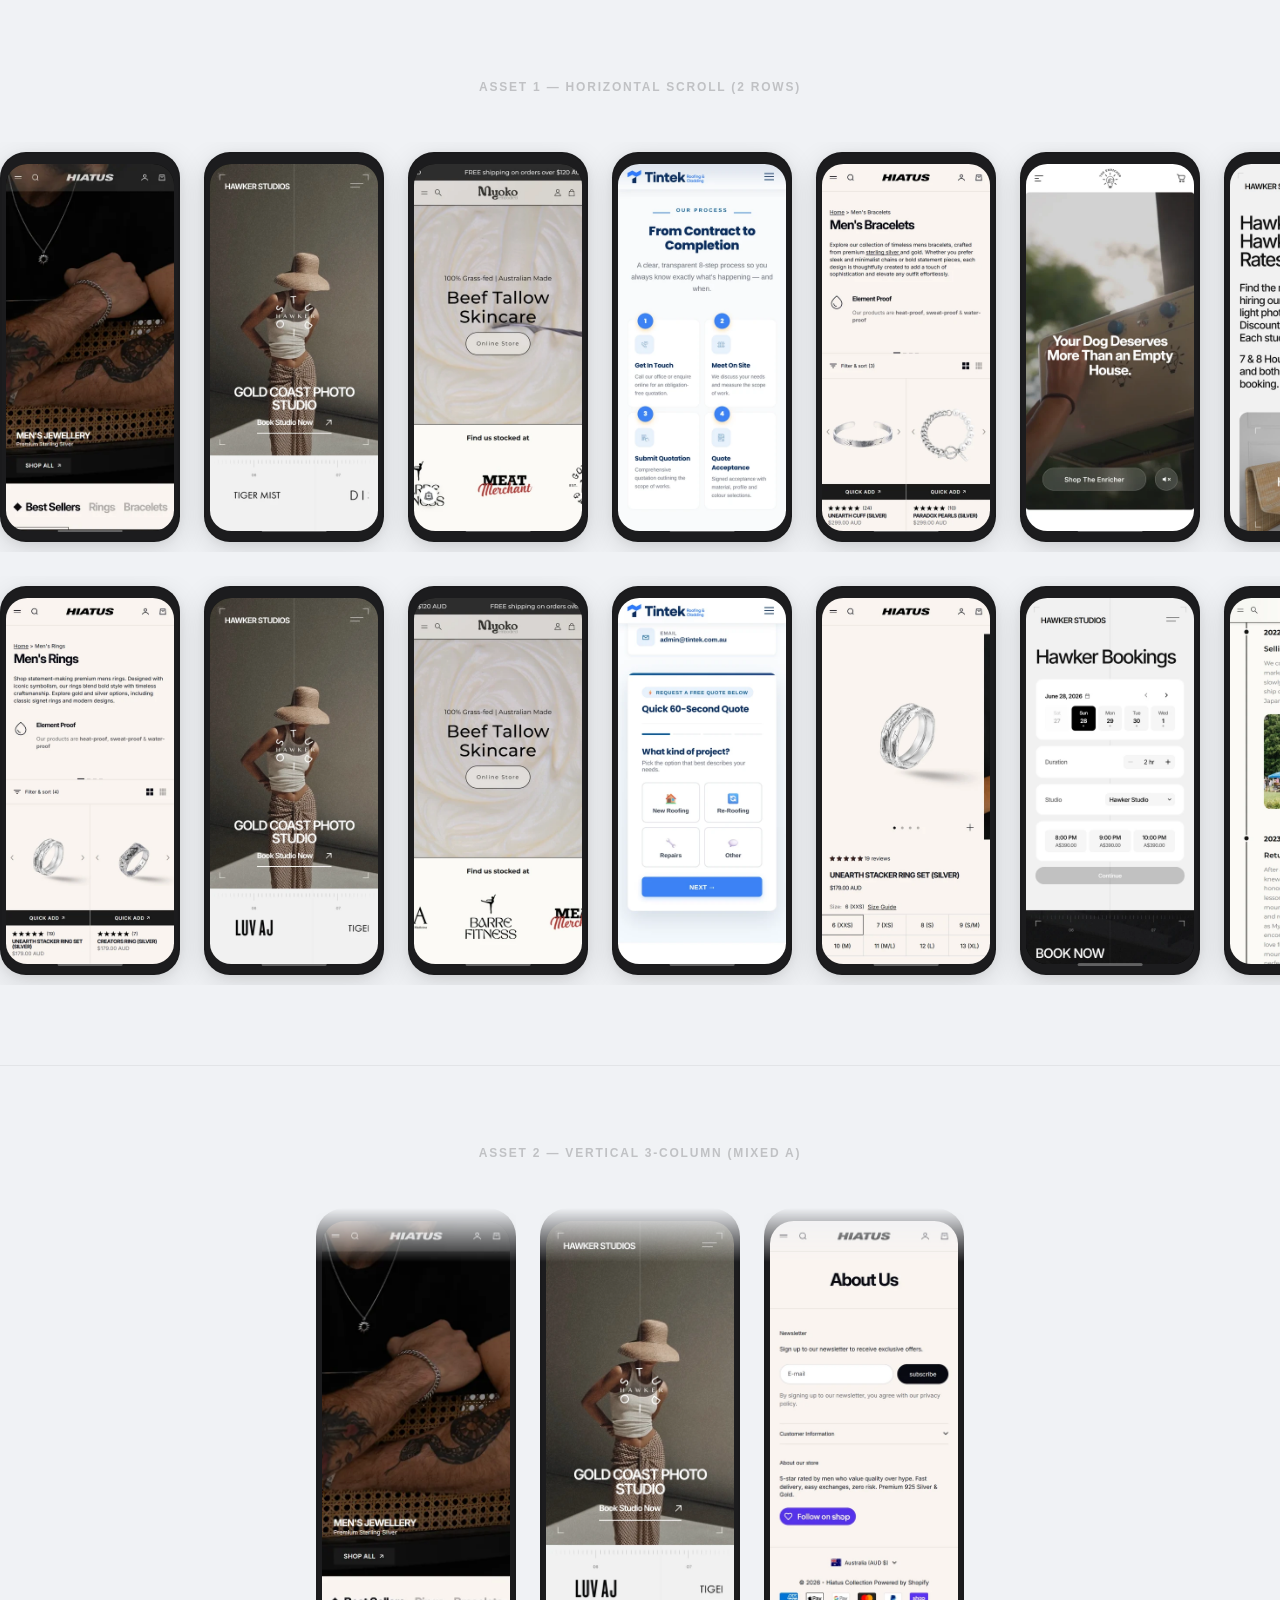
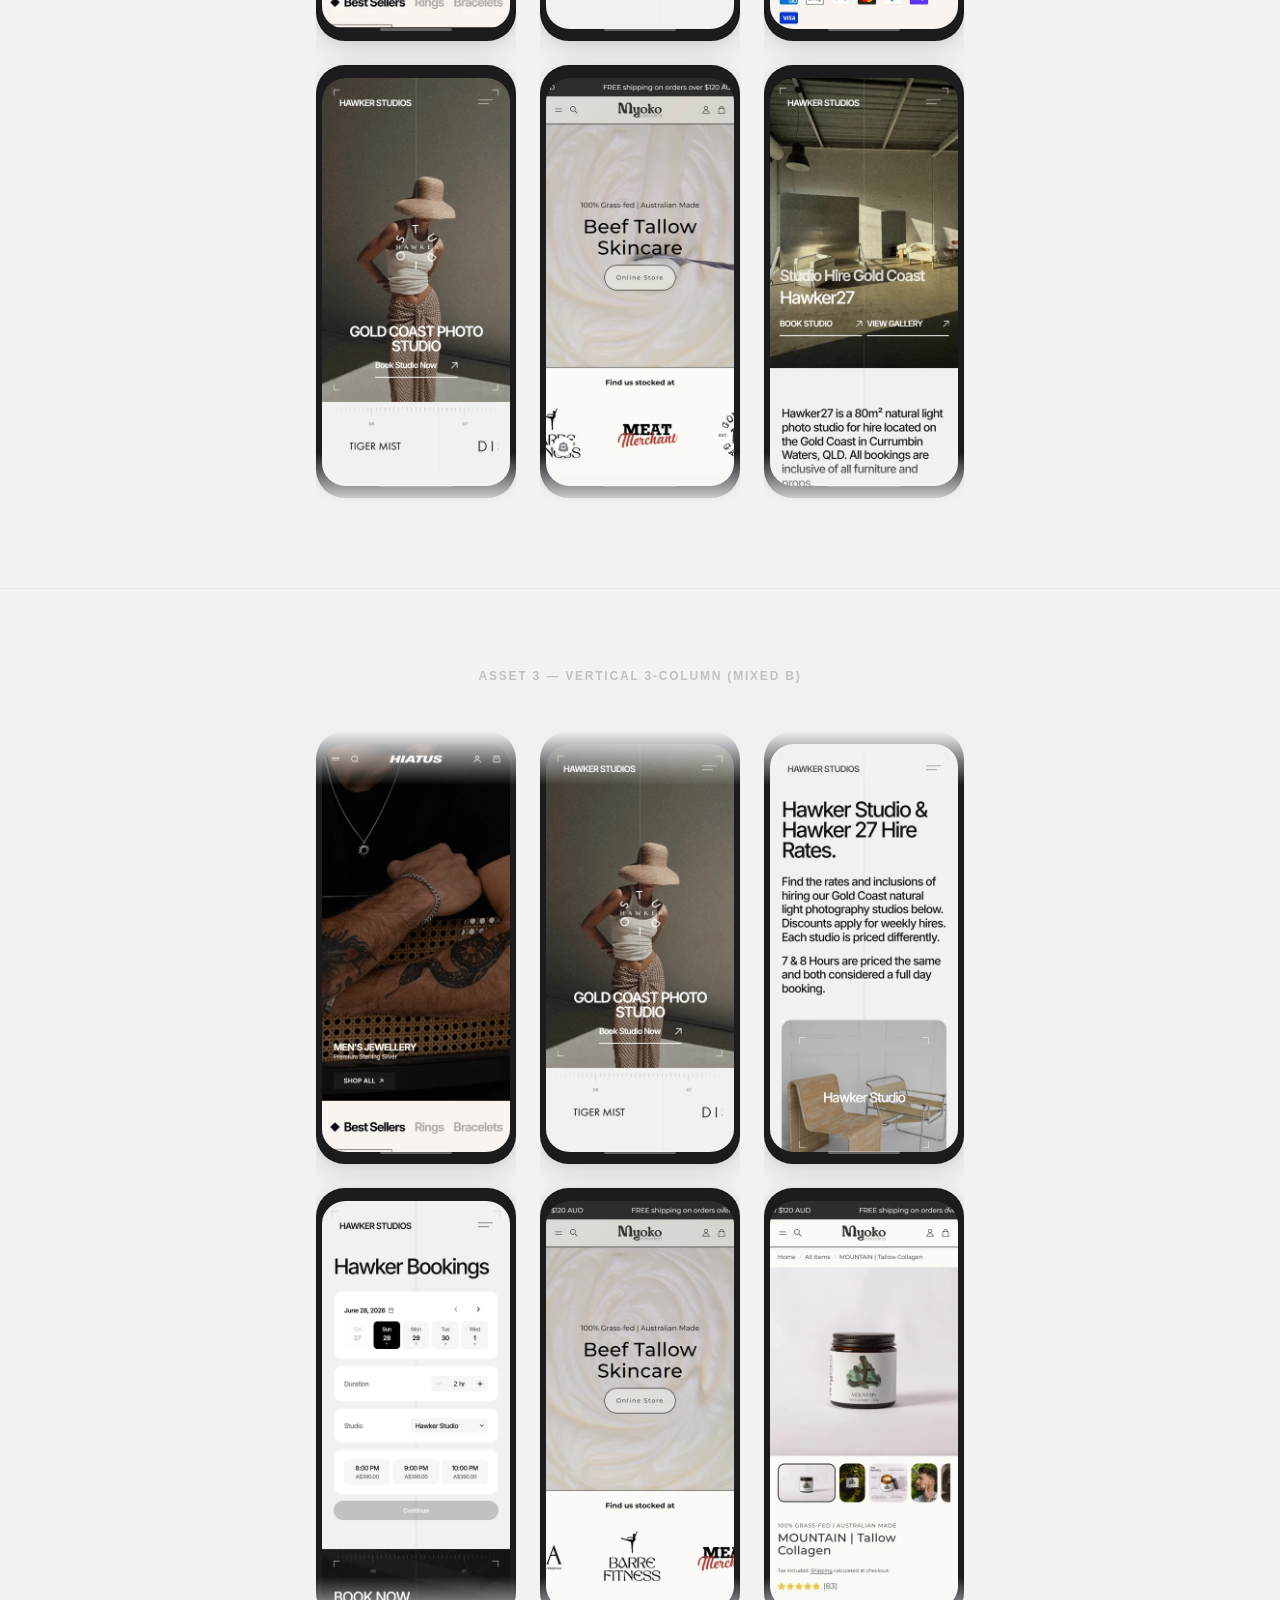
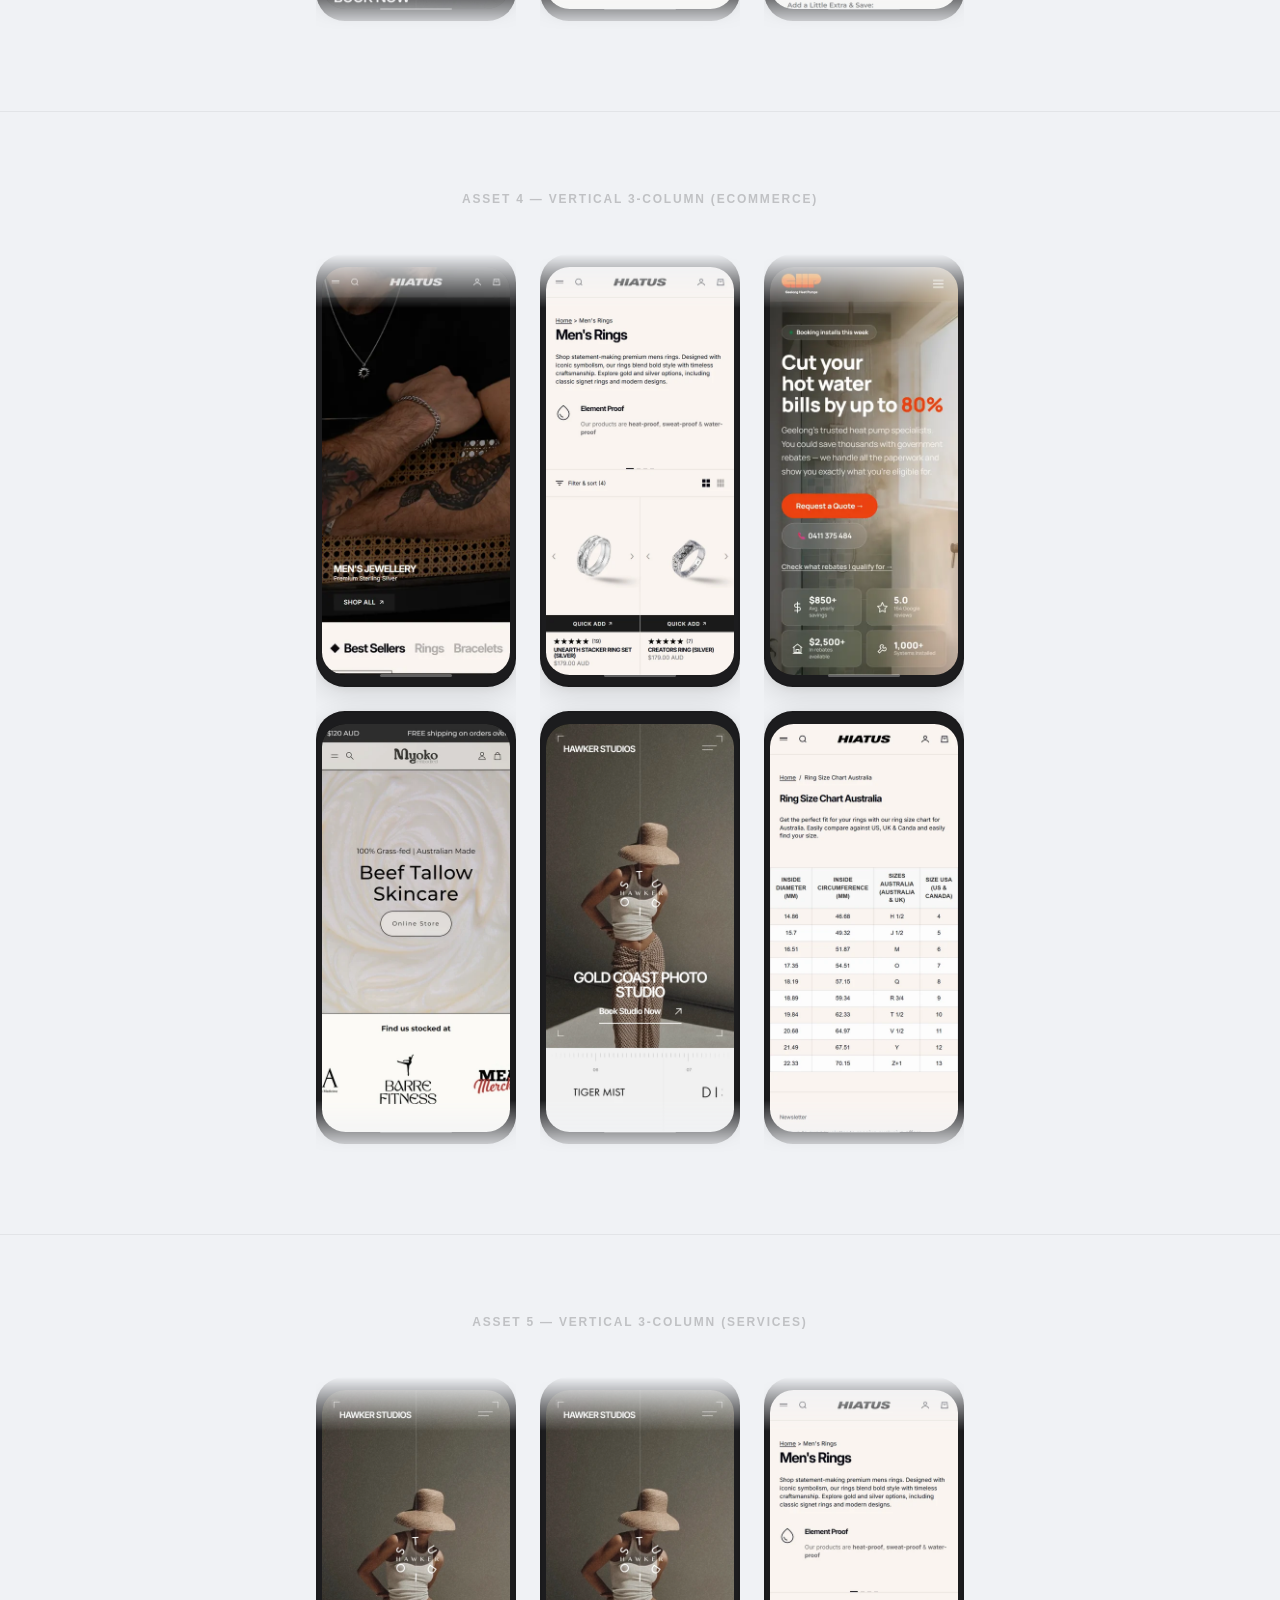
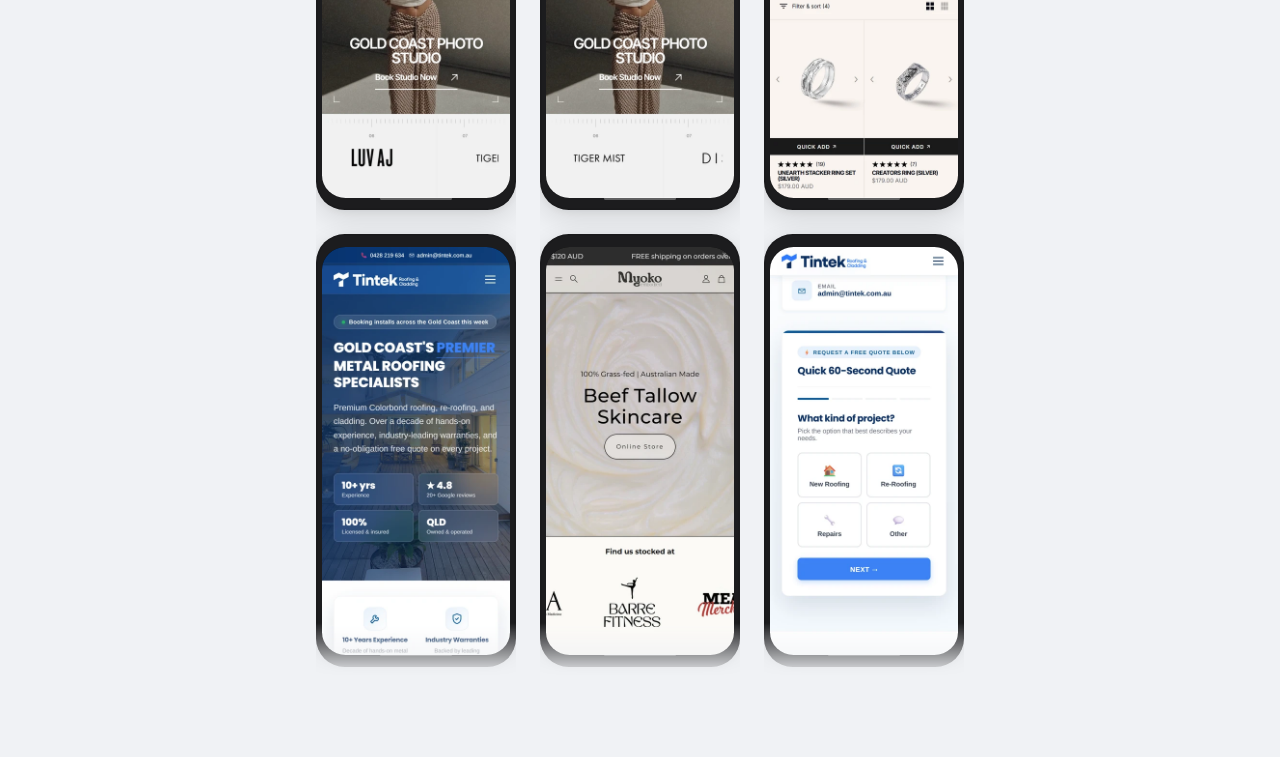
==== commit c803c353: "Remove hiatus-necklaces from ad assets lineup" ====
--- a/ad-assets.html
+++ b/ad-assets.html
@@ -72,7 +72,7 @@
       <div class="phone"><div class="phone-screen"><img src="images/hawker-rates.webp" alt=""></div><div class="phone-bar"></div></div>
       <div class="phone"><div class="phone-screen"><img src="images/myoko-product.webp" alt=""></div><div class="phone-bar"></div></div>
       <div class="phone"><div class="phone-screen"><img src="images/geelong-hp-mobile.webp" alt=""></div><div class="phone-bar"></div></div>
-      <div class="phone"><div class="phone-screen"><img src="images/hiatus-necklaces.webp" alt=""></div><div class="phone-bar"></div></div>
+
       <div class="phone"><div class="phone-screen"><img src="images/tintek-velux.webp" alt=""></div><div class="phone-bar"></div></div>
       <div class="phone"><div class="phone-screen"><img src="images/primegroup-mobile.webp" alt=""></div><div class="phone-bar"></div></div>
       <div class="phone"><div class="phone-screen"><img src="images/hiatus-about.webp" alt=""></div><div class="phone-bar"></div></div>
@@ -87,7 +87,7 @@
       <div class="phone"><div class="phone-screen"><img src="images/hawker-rates.webp" alt=""></div><div class="phone-bar"></div></div>
       <div class="phone"><div class="phone-screen"><img src="images/myoko-product.webp" alt=""></div><div class="phone-bar"></div></div>
       <div class="phone"><div class="phone-screen"><img src="images/geelong-hp-mobile.webp" alt=""></div><div class="phone-bar"></div></div>
-      <div class="phone"><div class="phone-screen"><img src="images/hiatus-necklaces.webp" alt=""></div><div class="phone-bar"></div></div>
+
       <div class="phone"><div class="phone-screen"><img src="images/tintek-velux.webp" alt=""></div><div class="phone-bar"></div></div>
       <div class="phone"><div class="phone-screen"><img src="images/primegroup-mobile.webp" alt=""></div><div class="phone-bar"></div></div>
       <div class="phone"><div class="phone-screen"><img src="images/hiatus-about.webp" alt=""></div><div class="phone-bar"></div></div>
@@ -159,16 +159,16 @@
         <div class="phone"><div class="phone-screen"><img src="images/hawker-mobile.webp" alt=""></div><div class="phone-bar"></div></div>
         <div class="phone"><div class="phone-screen"><img src="images/myoko-mobile.webp" alt=""></div><div class="phone-bar"></div></div>
         <div class="phone"><div class="phone-screen"><img src="images/tintek-process.webp" alt=""></div><div class="phone-bar"></div></div>
-        <div class="phone"><div class="phone-screen"><img src="images/hiatus-necklaces.webp" alt=""></div><div class="phone-bar"></div></div>
-        <div class="phone"><div class="phone-screen"><img src="images/geelong-hp-mobile.webp" alt=""></div><div class="phone-bar"></div></div>
-        <div class="phone"><div class="phone-screen"><img src="images/hawker-book.webp" alt=""></div><div class="phone-bar"></div></div>
-        <div class="phone"><div class="phone-screen"><img src="images/myoko-reviews.webp" alt=""></div><div class="phone-bar"></div></div>
-        <div class="phone"><div class="phone-screen"><img src="images/hiatus-scroll.webp" alt=""></div><div class="phone-bar"></div></div>
-        <!-- duplicate -->
-        <div class="phone"><div class="phone-screen"><img src="images/hawker-mobile.webp" alt=""></div><div class="phone-bar"></div></div>
-        <div class="phone"><div class="phone-screen"><img src="images/myoko-mobile.webp" alt=""></div><div class="phone-bar"></div></div>
-        <div class="phone"><div class="phone-screen"><img src="images/tintek-process.webp" alt=""></div><div class="phone-bar"></div></div>
-        <div class="phone"><div class="phone-screen"><img src="images/hiatus-necklaces.webp" alt=""></div><div class="phone-bar"></div></div>
+  
+        <div class="phone"><div class="phone-screen"><img src="images/geelong-hp-mobile.webp" alt=""></div><div class="phone-bar"></div></div>
+        <div class="phone"><div class="phone-screen"><img src="images/hawker-book.webp" alt=""></div><div class="phone-bar"></div></div>
+        <div class="phone"><div class="phone-screen"><img src="images/myoko-reviews.webp" alt=""></div><div class="phone-bar"></div></div>
+        <div class="phone"><div class="phone-screen"><img src="images/hiatus-scroll.webp" alt=""></div><div class="phone-bar"></div></div>
+        <!-- duplicate -->
+        <div class="phone"><div class="phone-screen"><img src="images/hawker-mobile.webp" alt=""></div><div class="phone-bar"></div></div>
+        <div class="phone"><div class="phone-screen"><img src="images/myoko-mobile.webp" alt=""></div><div class="phone-bar"></div></div>
+        <div class="phone"><div class="phone-screen"><img src="images/tintek-process.webp" alt=""></div><div class="phone-bar"></div></div>
+  
         <div class="phone"><div class="phone-screen"><img src="images/geelong-hp-mobile.webp" alt=""></div><div class="phone-bar"></div></div>
         <div class="phone"><div class="phone-screen"><img src="images/hawker-book.webp" alt=""></div><div class="phone-bar"></div></div>
         <div class="phone"><div class="phone-screen"><img src="images/myoko-reviews.webp" alt=""></div><div class="phone-bar"></div></div>
@@ -228,17 +228,17 @@
     </div>
     <div class="v-col v-col-down">
       <div class="v-track">
-        <div class="phone"><div class="phone-screen"><img src="images/hiatus-necklaces.webp" alt=""></div><div class="phone-bar"></div></div>
-        <div class="phone"><div class="phone-screen"><img src="images/hawker-home.webp" alt=""></div><div class="phone-bar"></div></div>
-        <div class="phone"><div class="phone-screen"><img src="images/myoko-home.webp" alt=""></div><div class="phone-bar"></div></div>
-        <div class="phone"><div class="phone-screen"><img src="images/tintek-process.webp" alt=""></div><div class="phone-bar"></div></div>
-        <div class="phone"><div class="phone-screen"><img src="images/hiatus-sizing.webp" alt=""></div><div class="phone-bar"></div></div>
-        <div class="phone"><div class="phone-screen"><img src="images/enricher-mobile.webp" alt=""></div><div class="phone-bar"></div></div>
-        <div class="phone"><div class="phone-screen"><img src="images/primegroup-mobile.webp" alt=""></div><div class="phone-bar"></div></div>
-        <div class="phone"><div class="phone-screen"><img src="images/hiatus-rings.webp" alt=""></div><div class="phone-bar"></div></div>
-        <div class="phone"><div class="phone-screen"><img src="images/myoko-about.webp" alt=""></div><div class="phone-bar"></div></div>
-        <!-- duplicate -->
-        <div class="phone"><div class="phone-screen"><img src="images/hiatus-necklaces.webp" alt=""></div><div class="phone-bar"></div></div>
+  
+        <div class="phone"><div class="phone-screen"><img src="images/hawker-home.webp" alt=""></div><div class="phone-bar"></div></div>
+        <div class="phone"><div class="phone-screen"><img src="images/myoko-home.webp" alt=""></div><div class="phone-bar"></div></div>
+        <div class="phone"><div class="phone-screen"><img src="images/tintek-process.webp" alt=""></div><div class="phone-bar"></div></div>
+        <div class="phone"><div class="phone-screen"><img src="images/hiatus-sizing.webp" alt=""></div><div class="phone-bar"></div></div>
+        <div class="phone"><div class="phone-screen"><img src="images/enricher-mobile.webp" alt=""></div><div class="phone-bar"></div></div>
+        <div class="phone"><div class="phone-screen"><img src="images/primegroup-mobile.webp" alt=""></div><div class="phone-bar"></div></div>
+        <div class="phone"><div class="phone-screen"><img src="images/hiatus-rings.webp" alt=""></div><div class="phone-bar"></div></div>
+        <div class="phone"><div class="phone-screen"><img src="images/myoko-about.webp" alt=""></div><div class="phone-bar"></div></div>
+        <!-- duplicate -->
+  
         <div class="phone"><div class="phone-screen"><img src="images/hawker-home.webp" alt=""></div><div class="phone-bar"></div></div>
         <div class="phone"><div class="phone-screen"><img src="images/myoko-home.webp" alt=""></div><div class="phone-bar"></div></div>
         <div class="phone"><div class="phone-screen"><img src="images/tintek-process.webp" alt=""></div><div class="phone-bar"></div></div>
@@ -286,7 +286,7 @@
         <div class="phone"><div class="phone-screen"><img src="images/hiatus-product.webp" alt=""></div><div class="phone-bar"></div></div>
         <div class="phone"><div class="phone-screen"><img src="images/myoko-reviews.webp" alt=""></div><div class="phone-bar"></div></div>
         <div class="phone"><div class="phone-screen"><img src="images/hawker-studio.webp" alt=""></div><div class="phone-bar"></div></div>
-        <div class="phone"><div class="phone-screen"><img src="images/hiatus-necklaces.webp" alt=""></div><div class="phone-bar"></div></div>
+  
         <div class="phone"><div class="phone-screen"><img src="images/tintek-velux.webp" alt=""></div><div class="phone-bar"></div></div>
         <div class="phone"><div class="phone-screen"><img src="images/primegroup-mobile.webp" alt=""></div><div class="phone-bar"></div></div>
         <!-- duplicate -->
@@ -295,7 +295,7 @@
         <div class="phone"><div class="phone-screen"><img src="images/hiatus-product.webp" alt=""></div><div class="phone-bar"></div></div>
         <div class="phone"><div class="phone-screen"><img src="images/myoko-reviews.webp" alt=""></div><div class="phone-bar"></div></div>
         <div class="phone"><div class="phone-screen"><img src="images/hawker-studio.webp" alt=""></div><div class="phone-bar"></div></div>
-        <div class="phone"><div class="phone-screen"><img src="images/hiatus-necklaces.webp" alt=""></div><div class="phone-bar"></div></div>
+  
         <div class="phone"><div class="phone-screen"><img src="images/tintek-velux.webp" alt=""></div><div class="phone-bar"></div></div>
         <div class="phone"><div class="phone-screen"><img src="images/primegroup-mobile.webp" alt=""></div><div class="phone-bar"></div></div>
       </div>
@@ -399,16 +399,16 @@
       <div class="v-track">
         <div class="phone"><div class="phone-screen"><img src="images/hiatus-rings.webp" alt=""></div><div class="phone-bar"></div></div>
         <div class="phone"><div class="phone-screen"><img src="images/tintek-quote.webp" alt=""></div><div class="phone-bar"></div></div>
-        <div class="phone"><div class="phone-screen"><img src="images/hiatus-necklaces.webp" alt=""></div><div class="phone-bar"></div></div>
-        <div class="phone"><div class="phone-screen"><img src="images/tintek-velux.webp" alt=""></div><div class="phone-bar"></div></div>
-        <div class="phone"><div class="phone-screen"><img src="images/hiatus-sizing.webp" alt=""></div><div class="phone-bar"></div></div>
-        <div class="phone"><div class="phone-screen"><img src="images/myoko-mobile.webp" alt=""></div><div class="phone-bar"></div></div>
-        <div class="phone"><div class="phone-screen"><img src="images/hiatus-scroll.webp" alt=""></div><div class="phone-bar"></div></div>
-        <div class="phone"><div class="phone-screen"><img src="images/hiatus-product.webp" alt=""></div><div class="phone-bar"></div></div>
-        <!-- duplicate -->
-        <div class="phone"><div class="phone-screen"><img src="images/hiatus-rings.webp" alt=""></div><div class="phone-bar"></div></div>
-        <div class="phone"><div class="phone-screen"><img src="images/tintek-quote.webp" alt=""></div><div class="phone-bar"></div></div>
-        <div class="phone"><div class="phone-screen"><img src="images/hiatus-necklaces.webp" alt=""></div><div class="phone-bar"></div></div>
+  
+        <div class="phone"><div class="phone-screen"><img src="images/tintek-velux.webp" alt=""></div><div class="phone-bar"></div></div>
+        <div class="phone"><div class="phone-screen"><img src="images/hiatus-sizing.webp" alt=""></div><div class="phone-bar"></div></div>
+        <div class="phone"><div class="phone-screen"><img src="images/myoko-mobile.webp" alt=""></div><div class="phone-bar"></div></div>
+        <div class="phone"><div class="phone-screen"><img src="images/hiatus-scroll.webp" alt=""></div><div class="phone-bar"></div></div>
+        <div class="phone"><div class="phone-screen"><img src="images/hiatus-product.webp" alt=""></div><div class="phone-bar"></div></div>
+        <!-- duplicate -->
+        <div class="phone"><div class="phone-screen"><img src="images/hiatus-rings.webp" alt=""></div><div class="phone-bar"></div></div>
+        <div class="phone"><div class="phone-screen"><img src="images/tintek-quote.webp" alt=""></div><div class="phone-bar"></div></div>
+  
         <div class="phone"><div class="phone-screen"><img src="images/tintek-velux.webp" alt=""></div><div class="phone-bar"></div></div>
         <div class="phone"><div class="phone-screen"><img src="images/hiatus-sizing.webp" alt=""></div><div class="phone-bar"></div></div>
         <div class="phone"><div class="phone-screen"><img src="images/myoko-mobile.webp" alt=""></div><div class="phone-bar"></div></div>
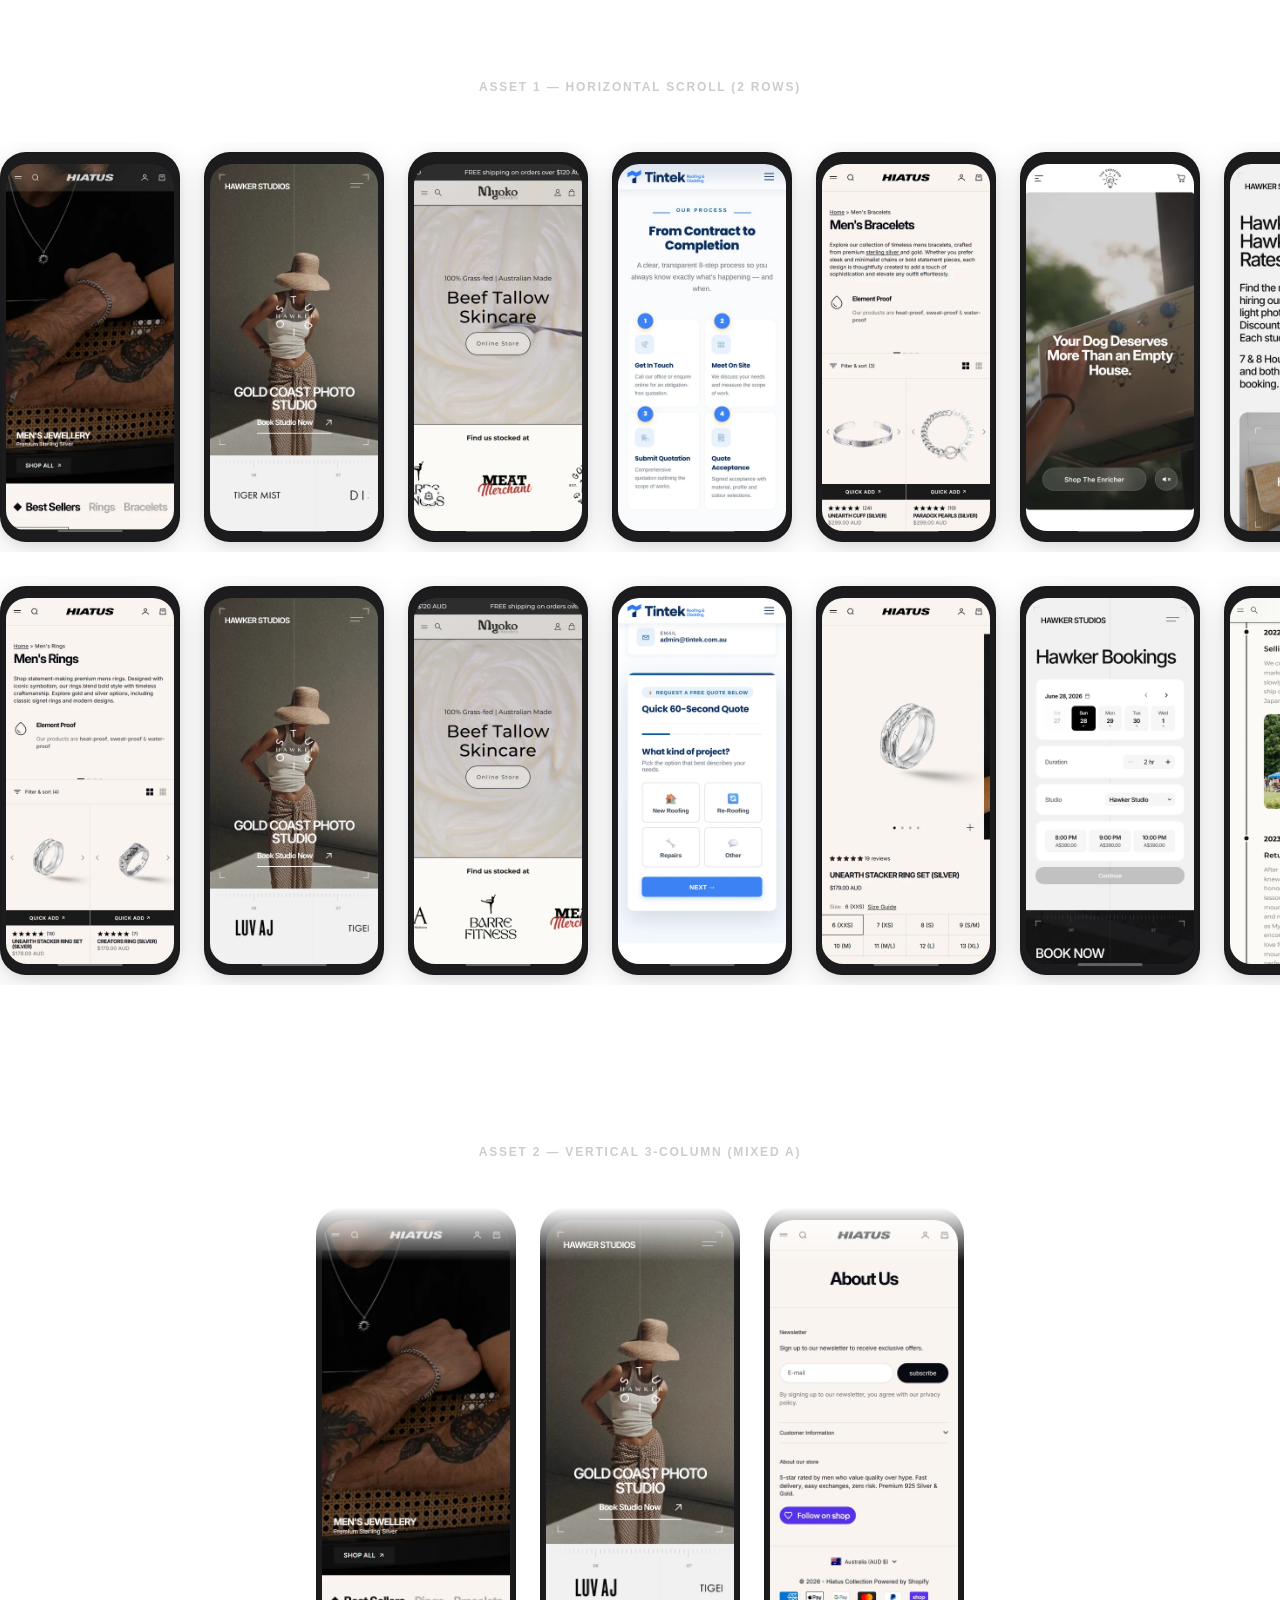
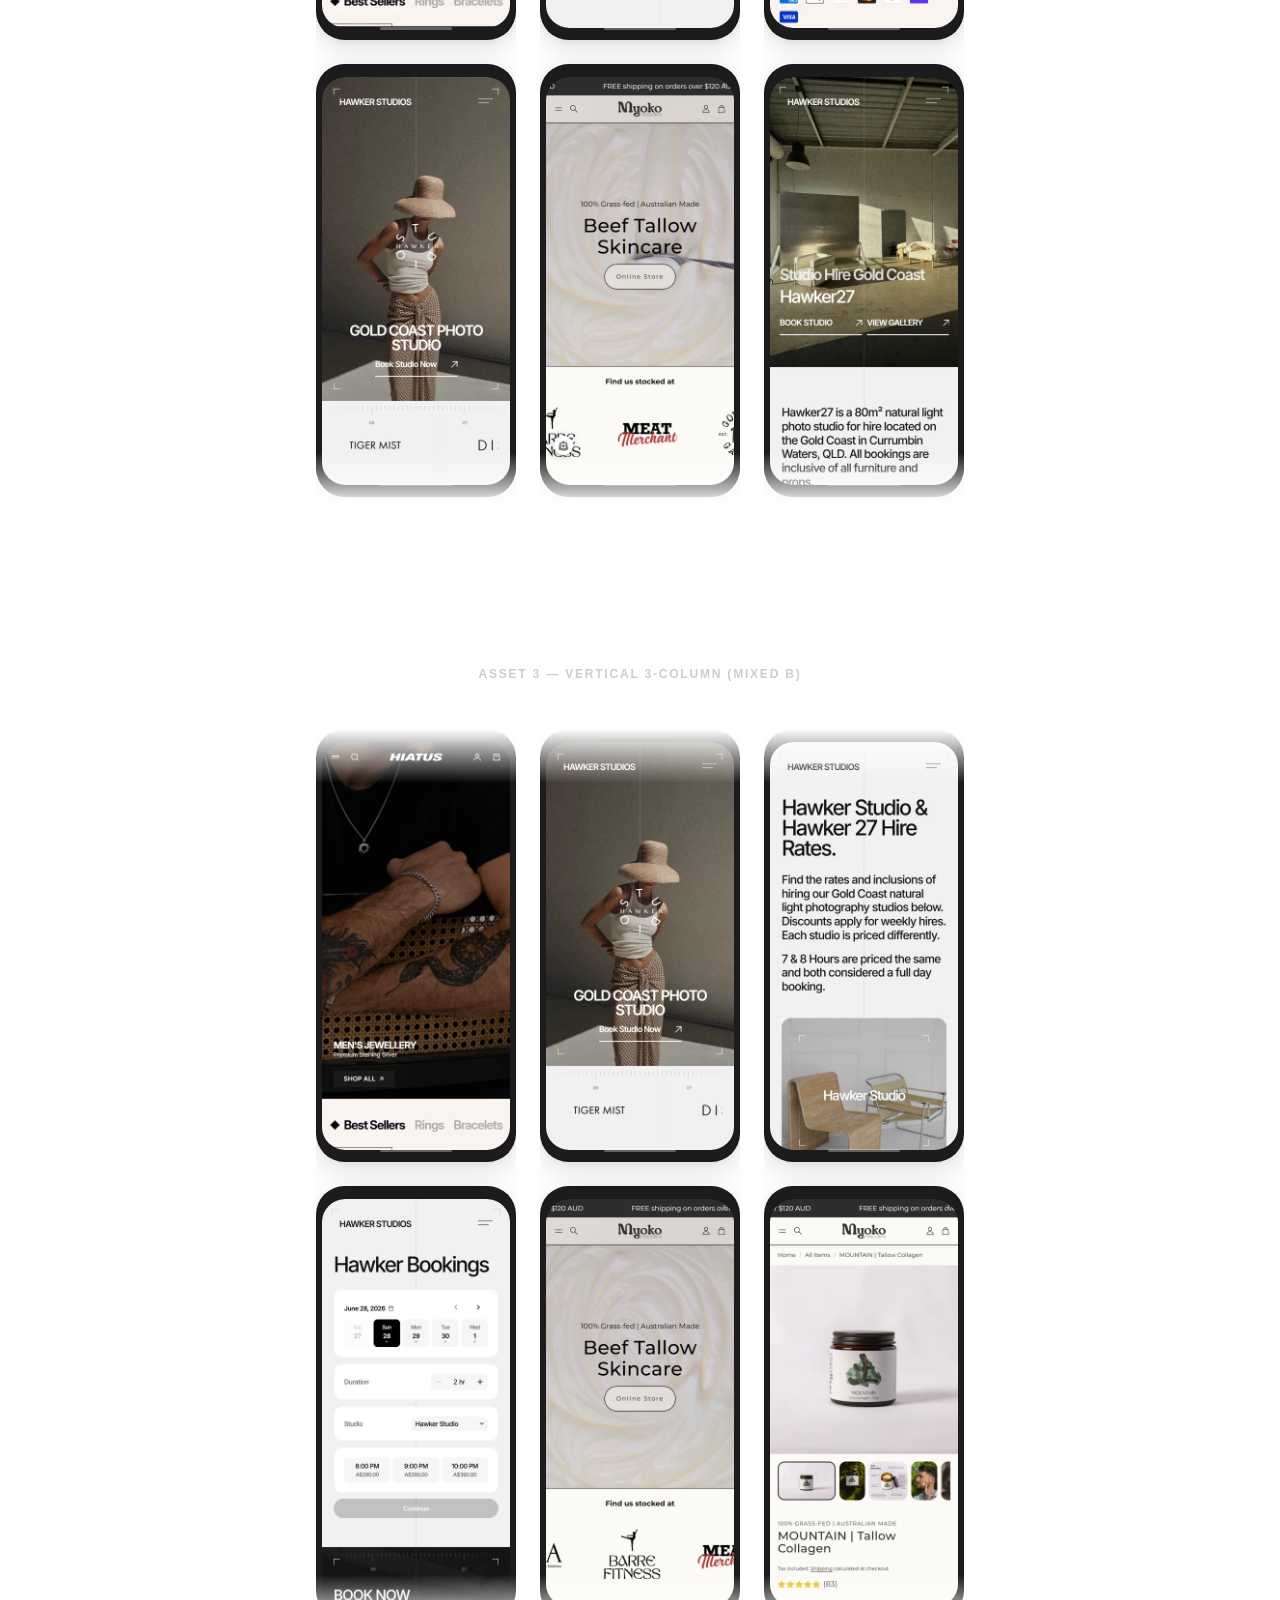
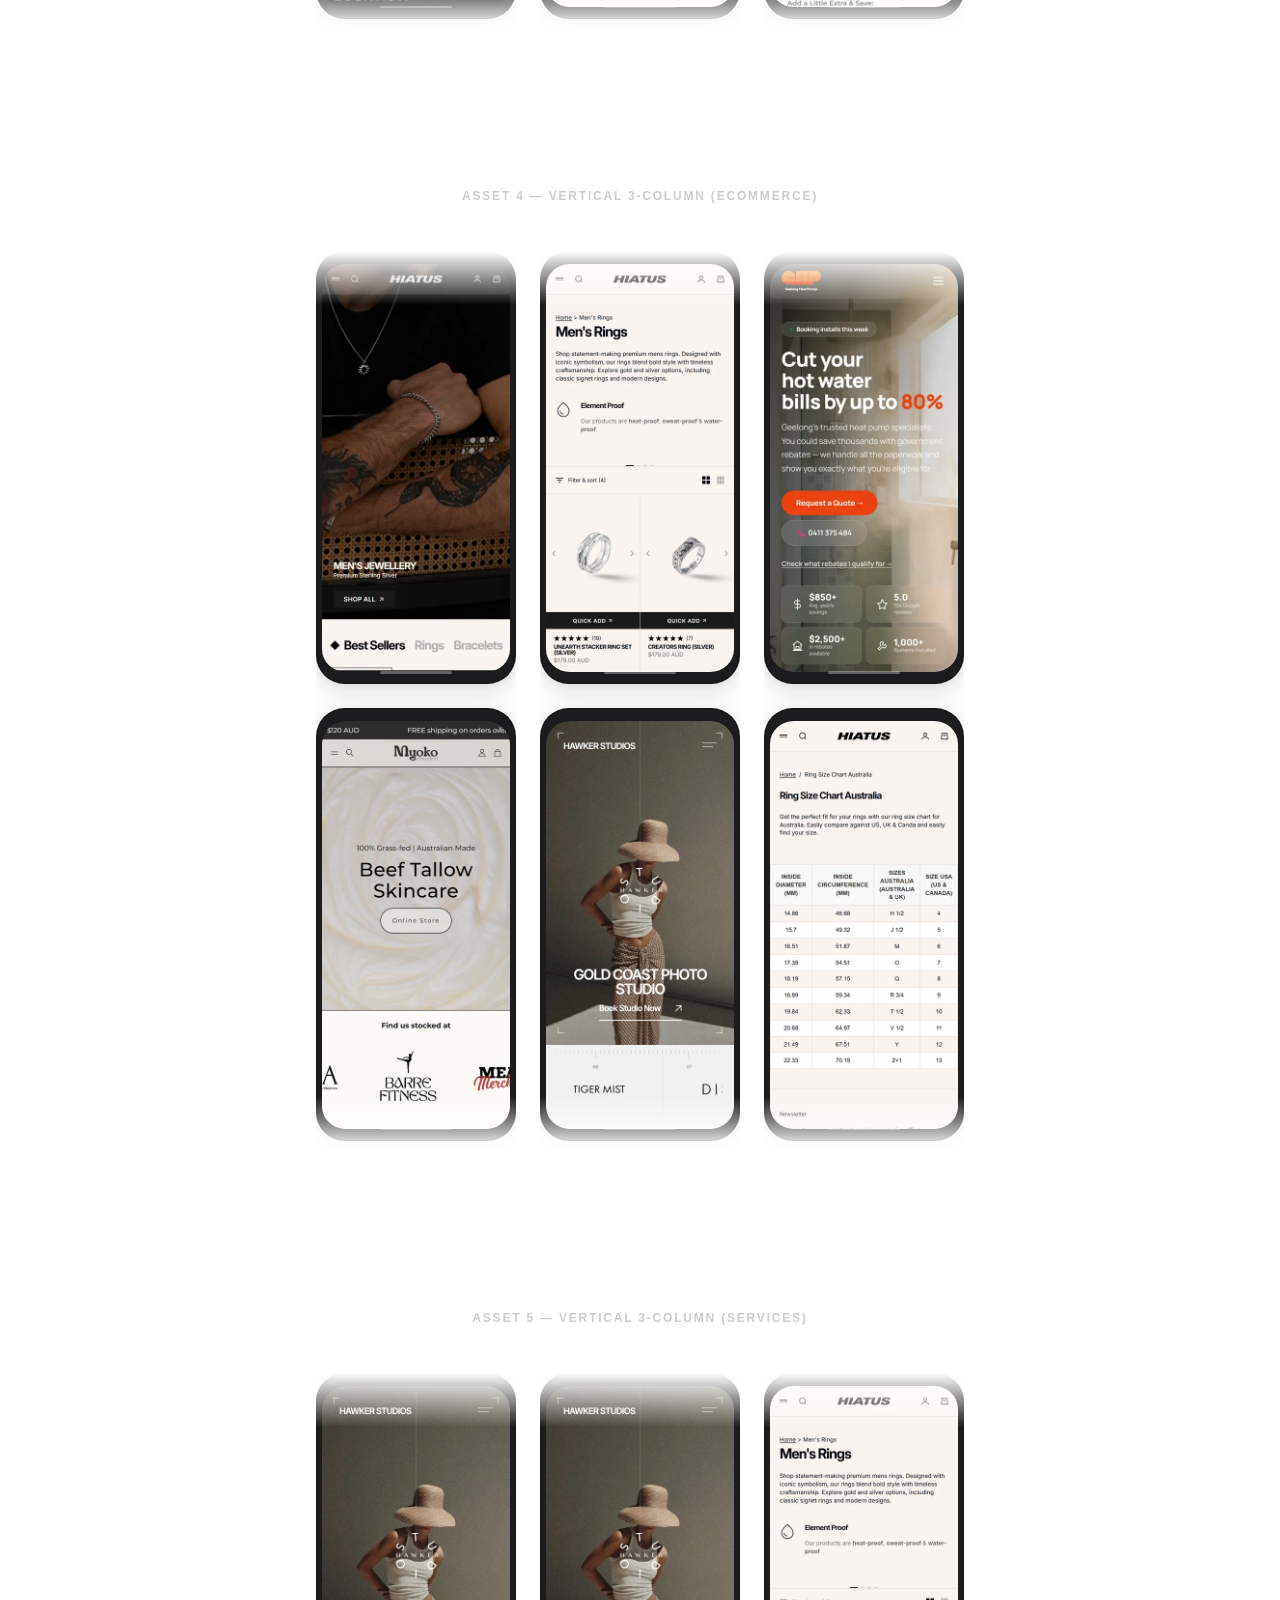
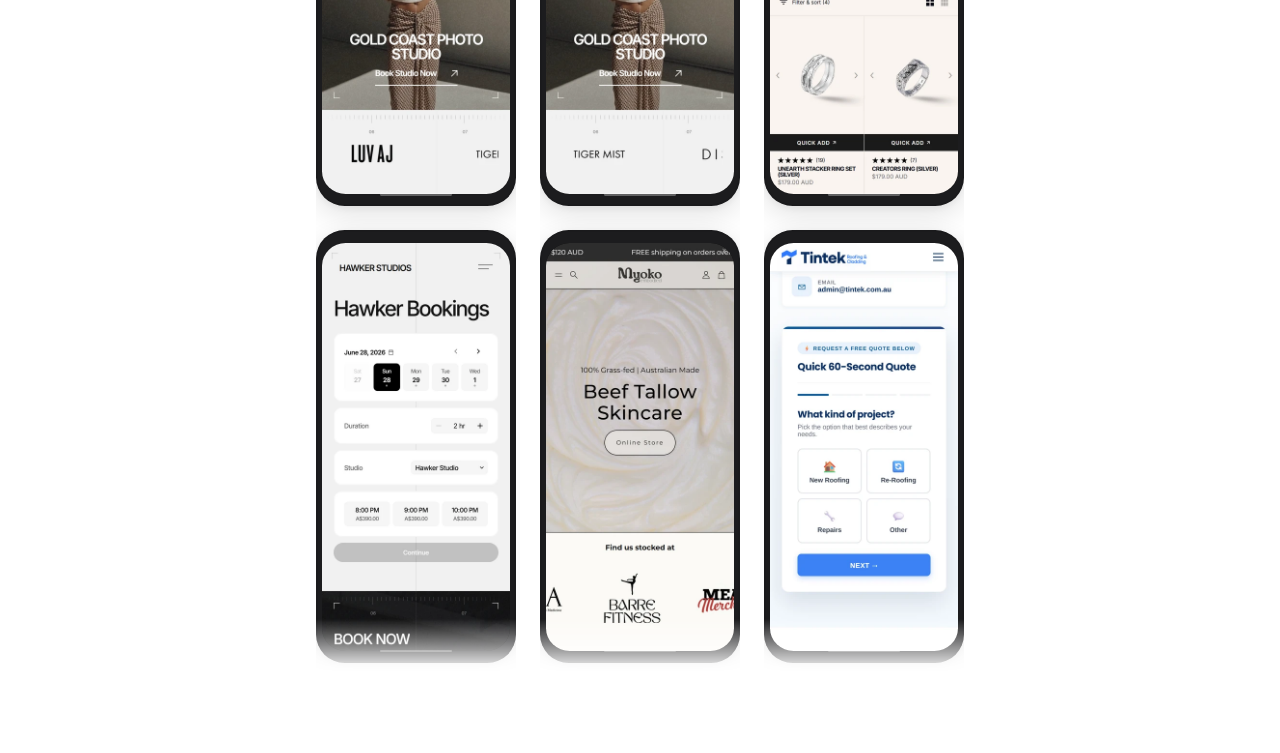
==== commit e39e131e: "White bg everywhere, remove borders, remove tintek-home (duplicate of tinktek-mobile)" ====
--- a/ad-assets.html
+++ b/ad-assets.html
@@ -6,7 +6,7 @@
 <title>Rankify Ad Assets</title>
 <style>
 *,*::before,*::after{margin:0;padding:0;box-sizing:border-box}
-body{font-family:'DM Sans',-apple-system,sans-serif;background:#f0f2f5;color:#111;overflow-x:hidden}
+body{font-family:'DM Sans',-apple-system,sans-serif;background:#ffffff;color:#111;overflow-x:hidden}
 
 .phone{position:relative;aspect-ratio:390/844;border-radius:14.4%/6.6%;overflow:hidden;flex-shrink:0;background:#1c1c1e;box-shadow:0 8px 30px rgba(0,0,0,.12),0 2px 8px rgba(0,0,0,.06)}
 .phone-screen{position:absolute;inset:3.1% 3.1% 2.8%;border-radius:12.6%/5.6%;overflow:hidden;background:#000}
@@ -15,7 +15,7 @@
 .phone::after{content:'';position:absolute;inset:0;border-radius:14.4%/6.6%;border:2px solid rgba(0,0,0,.08);pointer-events:none}
 
 .asset-section{padding:80px 0;position:relative}
-.asset-section+.asset-section{border-top:1px solid rgba(0,0,0,.06)}
+.asset-section+.asset-section{border-top:none}
 .section-label{text-align:center;font-size:.75rem;text-transform:uppercase;letter-spacing:.15em;color:rgba(0,0,0,.2);margin-bottom:48px;font-weight:600}
 
 /* horizontal */
@@ -107,7 +107,6 @@
       <div class="phone"><div class="phone-screen"><img src="images/hiatus-sizing.webp" alt=""></div><div class="phone-bar"></div></div>
       <div class="phone"><div class="phone-screen"><img src="images/myoko-reviews.webp" alt=""></div><div class="phone-bar"></div></div>
       <div class="phone"><div class="phone-screen"><img src="images/hiatus-home.webp" alt=""></div><div class="phone-bar"></div></div>
-      <div class="phone"><div class="phone-screen"><img src="images/tintek-home.webp" alt=""></div><div class="phone-bar"></div></div>
       <div class="phone"><div class="phone-screen"><img src="images/tinktek-mobile.webp" alt=""></div><div class="phone-bar"></div></div>
       <!-- loop duplicate -->
       <div class="phone"><div class="phone-screen"><img src="images/hiatus-rings.webp" alt=""></div><div class="phone-bar"></div></div>
@@ -121,7 +120,6 @@
       <div class="phone"><div class="phone-screen"><img src="images/hiatus-sizing.webp" alt=""></div><div class="phone-bar"></div></div>
       <div class="phone"><div class="phone-screen"><img src="images/myoko-reviews.webp" alt=""></div><div class="phone-bar"></div></div>
       <div class="phone"><div class="phone-screen"><img src="images/hiatus-home.webp" alt=""></div><div class="phone-bar"></div></div>
-      <div class="phone"><div class="phone-screen"><img src="images/tintek-home.webp" alt=""></div><div class="phone-bar"></div></div>
       <div class="phone"><div class="phone-screen"><img src="images/tinktek-mobile.webp" alt=""></div><div class="phone-bar"></div></div>
     </div>
   </div>
@@ -210,7 +208,7 @@
         <div class="phone"><div class="phone-screen"><img src="images/hiatus-home.webp" alt=""></div><div class="phone-bar"></div></div>
         <div class="phone"><div class="phone-screen"><img src="images/hawker-book.webp" alt=""></div><div class="phone-bar"></div></div>
         <div class="phone"><div class="phone-screen"><img src="images/myoko-mobile.webp" alt=""></div><div class="phone-bar"></div></div>
-        <div class="phone"><div class="phone-screen"><img src="images/tintek-home.webp" alt=""></div><div class="phone-bar"></div></div>
+
         <div class="phone"><div class="phone-screen"><img src="images/hiatus-scroll.webp" alt=""></div><div class="phone-bar"></div></div>
         <div class="phone"><div class="phone-screen"><img src="images/geelong-hp-mobile.webp" alt=""></div><div class="phone-bar"></div></div>
         <div class="phone"><div class="phone-screen"><img src="images/hawker-studio.webp" alt=""></div><div class="phone-bar"></div></div>
@@ -219,7 +217,7 @@
         <div class="phone"><div class="phone-screen"><img src="images/hiatus-home.webp" alt=""></div><div class="phone-bar"></div></div>
         <div class="phone"><div class="phone-screen"><img src="images/hawker-book.webp" alt=""></div><div class="phone-bar"></div></div>
         <div class="phone"><div class="phone-screen"><img src="images/myoko-mobile.webp" alt=""></div><div class="phone-bar"></div></div>
-        <div class="phone"><div class="phone-screen"><img src="images/tintek-home.webp" alt=""></div><div class="phone-bar"></div></div>
+
         <div class="phone"><div class="phone-screen"><img src="images/hiatus-scroll.webp" alt=""></div><div class="phone-bar"></div></div>
         <div class="phone"><div class="phone-screen"><img src="images/geelong-hp-mobile.webp" alt=""></div><div class="phone-bar"></div></div>
         <div class="phone"><div class="phone-screen"><img src="images/hawker-studio.webp" alt=""></div><div class="phone-bar"></div></div>
@@ -354,16 +352,16 @@
     <div class="v-col v-col-up">
       <div class="v-track">
         <div class="phone"><div class="phone-screen"><img src="images/hawker-mobile.webp" alt=""></div><div class="phone-bar"></div></div>
-        <div class="phone"><div class="phone-screen"><img src="images/tintek-home.webp" alt=""></div><div class="phone-bar"></div></div>
-        <div class="phone"><div class="phone-screen"><img src="images/hawker-book.webp" alt=""></div><div class="phone-bar"></div></div>
-        <div class="phone"><div class="phone-screen"><img src="images/myoko-product.webp" alt=""></div><div class="phone-bar"></div></div>
-        <div class="phone"><div class="phone-screen"><img src="images/hawker-rates.webp" alt=""></div><div class="phone-bar"></div></div>
-        <div class="phone"><div class="phone-screen"><img src="images/myoko-about.webp" alt=""></div><div class="phone-bar"></div></div>
-        <div class="phone"><div class="phone-screen"><img src="images/hiatus-about.webp" alt=""></div><div class="phone-bar"></div></div>
-        <div class="phone"><div class="phone-screen"><img src="images/geelong-hp-mobile.webp" alt=""></div><div class="phone-bar"></div></div>
-        <!-- duplicate -->
-        <div class="phone"><div class="phone-screen"><img src="images/hawker-mobile.webp" alt=""></div><div class="phone-bar"></div></div>
-        <div class="phone"><div class="phone-screen"><img src="images/tintek-home.webp" alt=""></div><div class="phone-bar"></div></div>
+
+        <div class="phone"><div class="phone-screen"><img src="images/hawker-book.webp" alt=""></div><div class="phone-bar"></div></div>
+        <div class="phone"><div class="phone-screen"><img src="images/myoko-product.webp" alt=""></div><div class="phone-bar"></div></div>
+        <div class="phone"><div class="phone-screen"><img src="images/hawker-rates.webp" alt=""></div><div class="phone-bar"></div></div>
+        <div class="phone"><div class="phone-screen"><img src="images/myoko-about.webp" alt=""></div><div class="phone-bar"></div></div>
+        <div class="phone"><div class="phone-screen"><img src="images/hiatus-about.webp" alt=""></div><div class="phone-bar"></div></div>
+        <div class="phone"><div class="phone-screen"><img src="images/geelong-hp-mobile.webp" alt=""></div><div class="phone-bar"></div></div>
+        <!-- duplicate -->
+        <div class="phone"><div class="phone-screen"><img src="images/hawker-mobile.webp" alt=""></div><div class="phone-bar"></div></div>
+
         <div class="phone"><div class="phone-screen"><img src="images/hawker-book.webp" alt=""></div><div class="phone-bar"></div></div>
         <div class="phone"><div class="phone-screen"><img src="images/myoko-product.webp" alt=""></div><div class="phone-bar"></div></div>
         <div class="phone"><div class="phone-screen"><img src="images/hawker-rates.webp" alt=""></div><div class="phone-bar"></div></div>
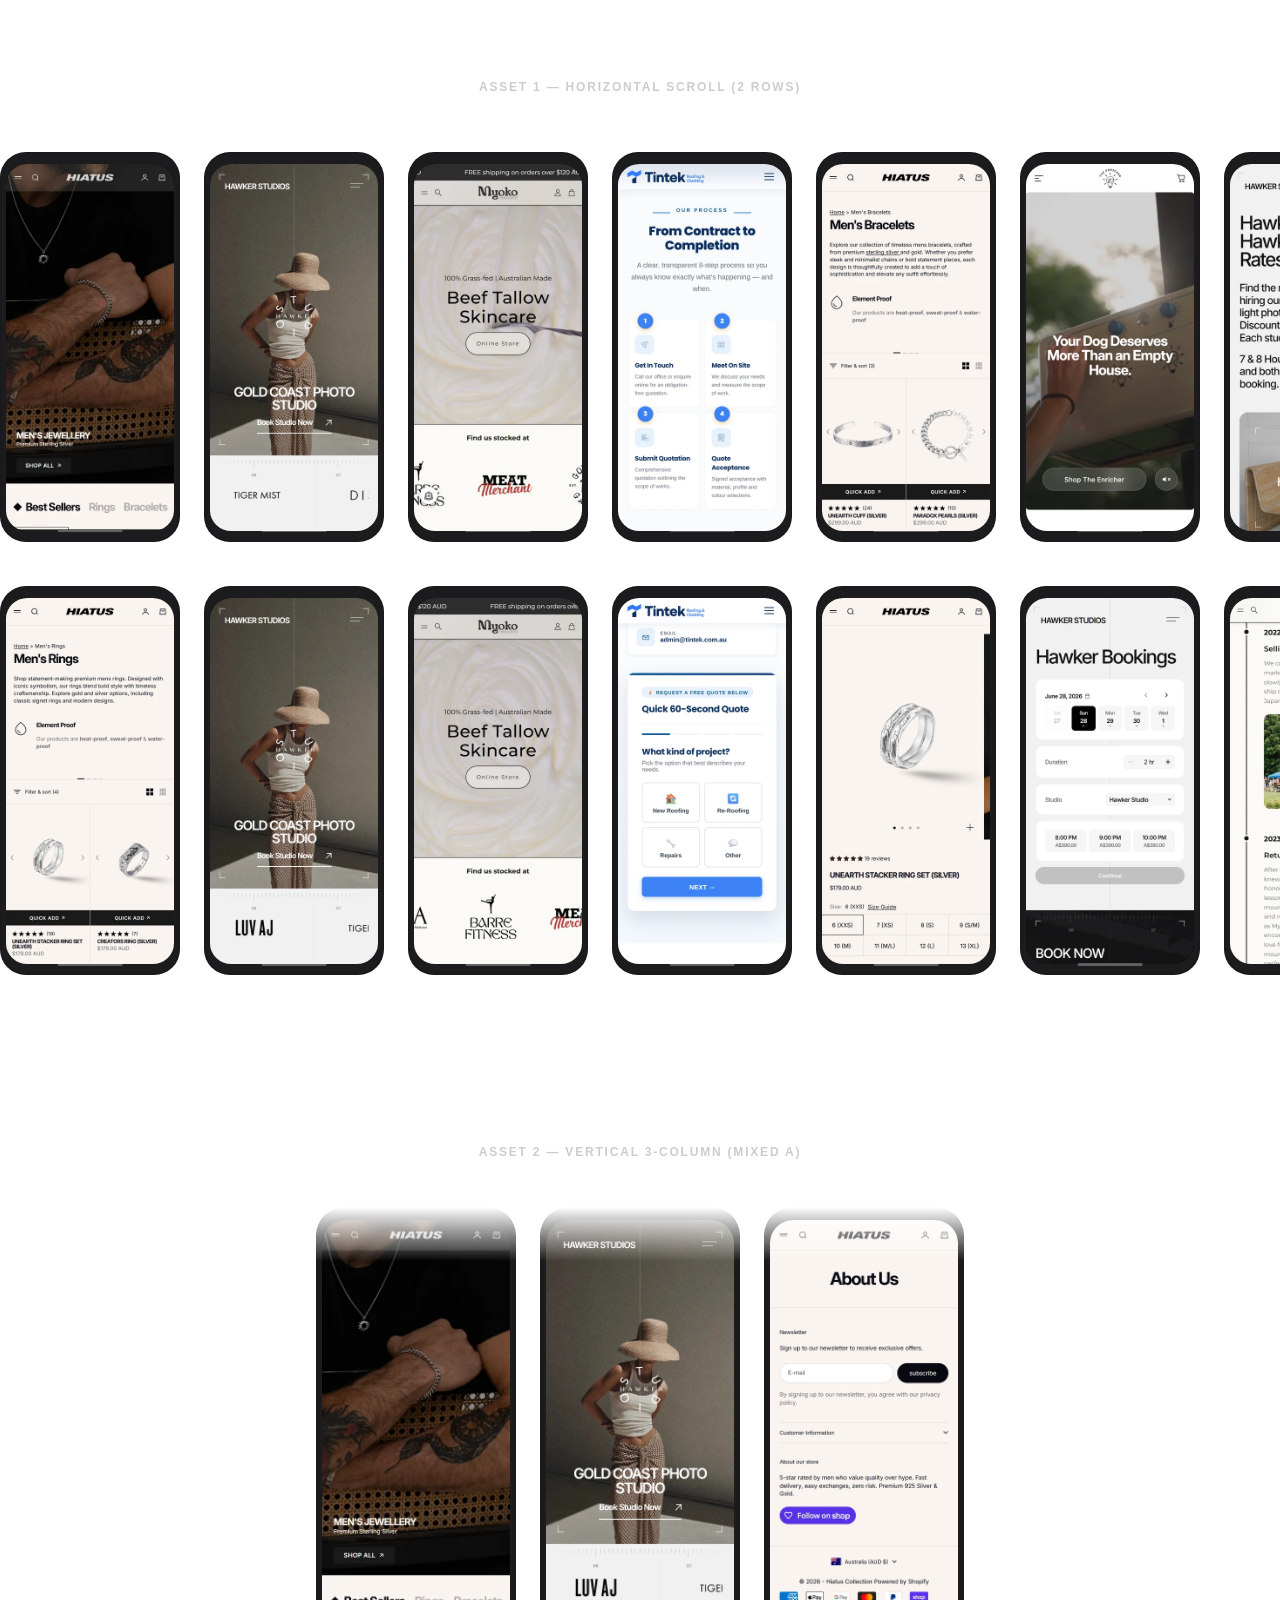
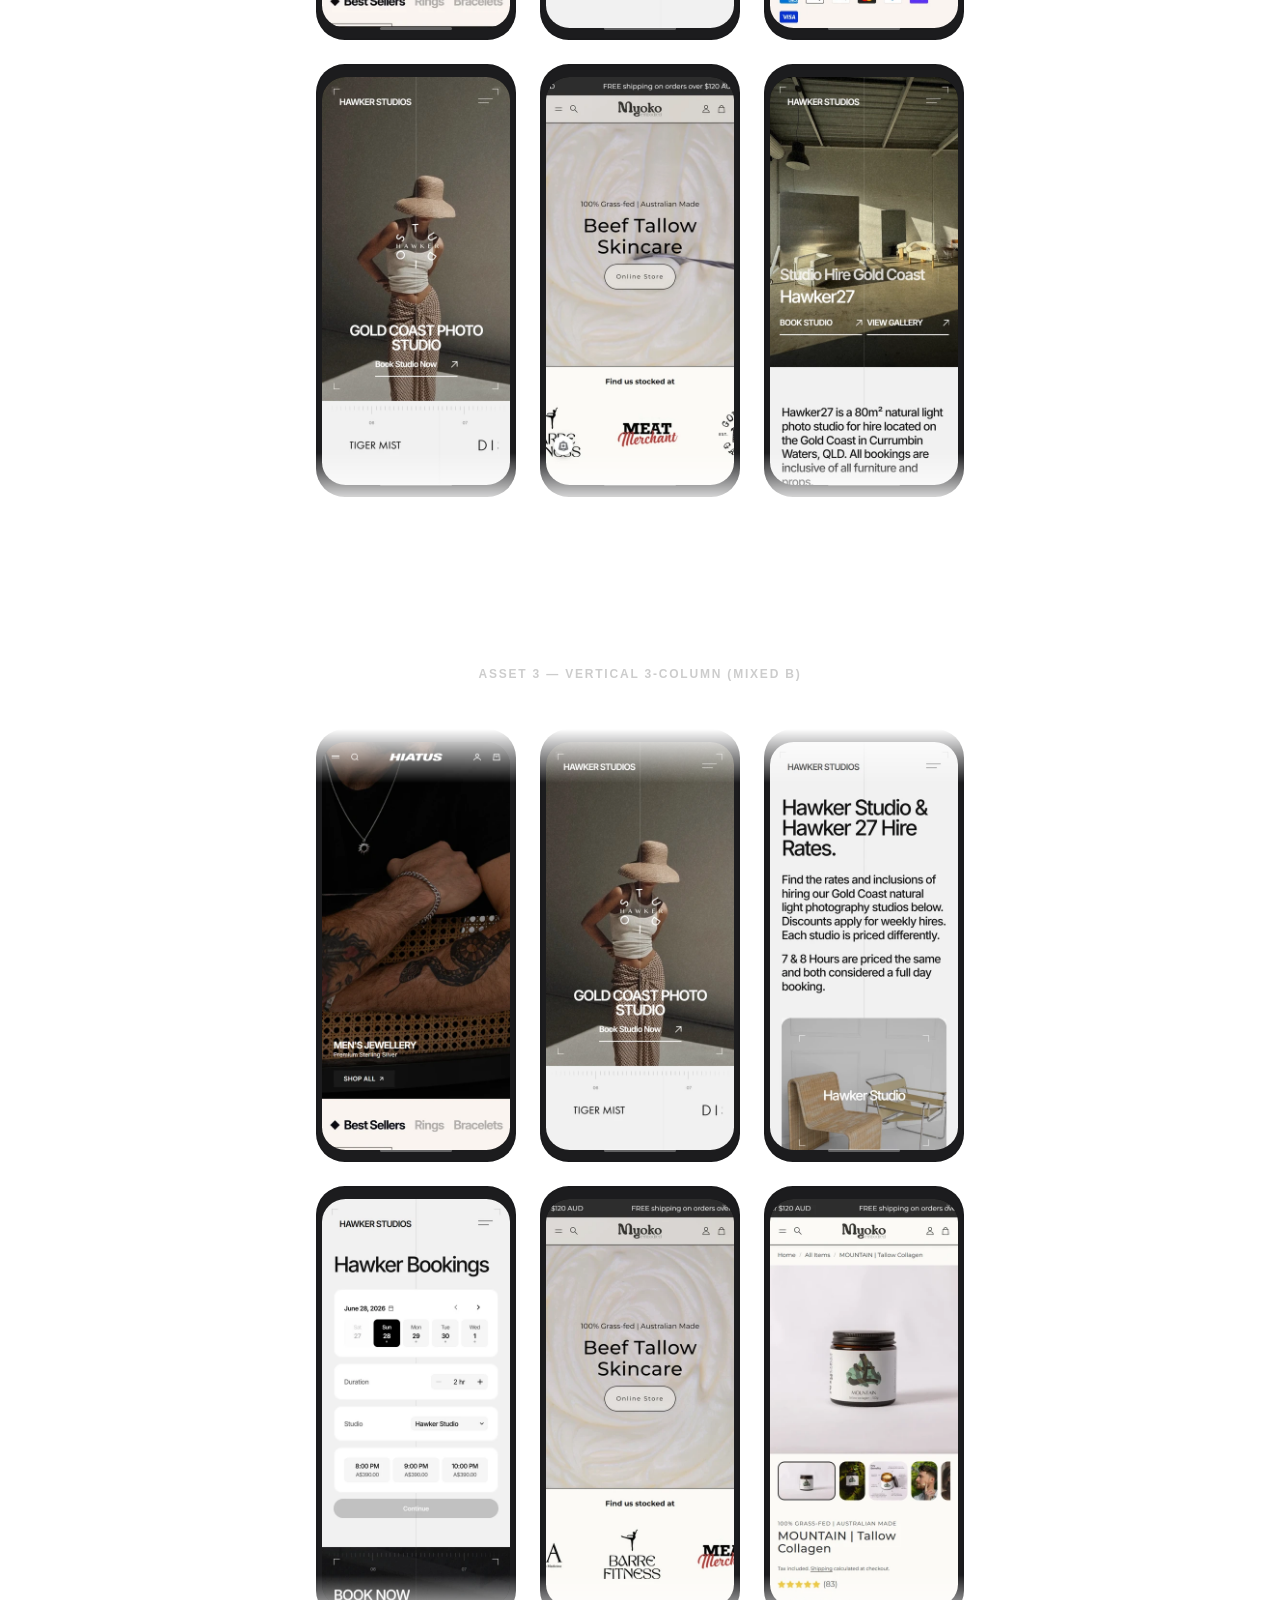
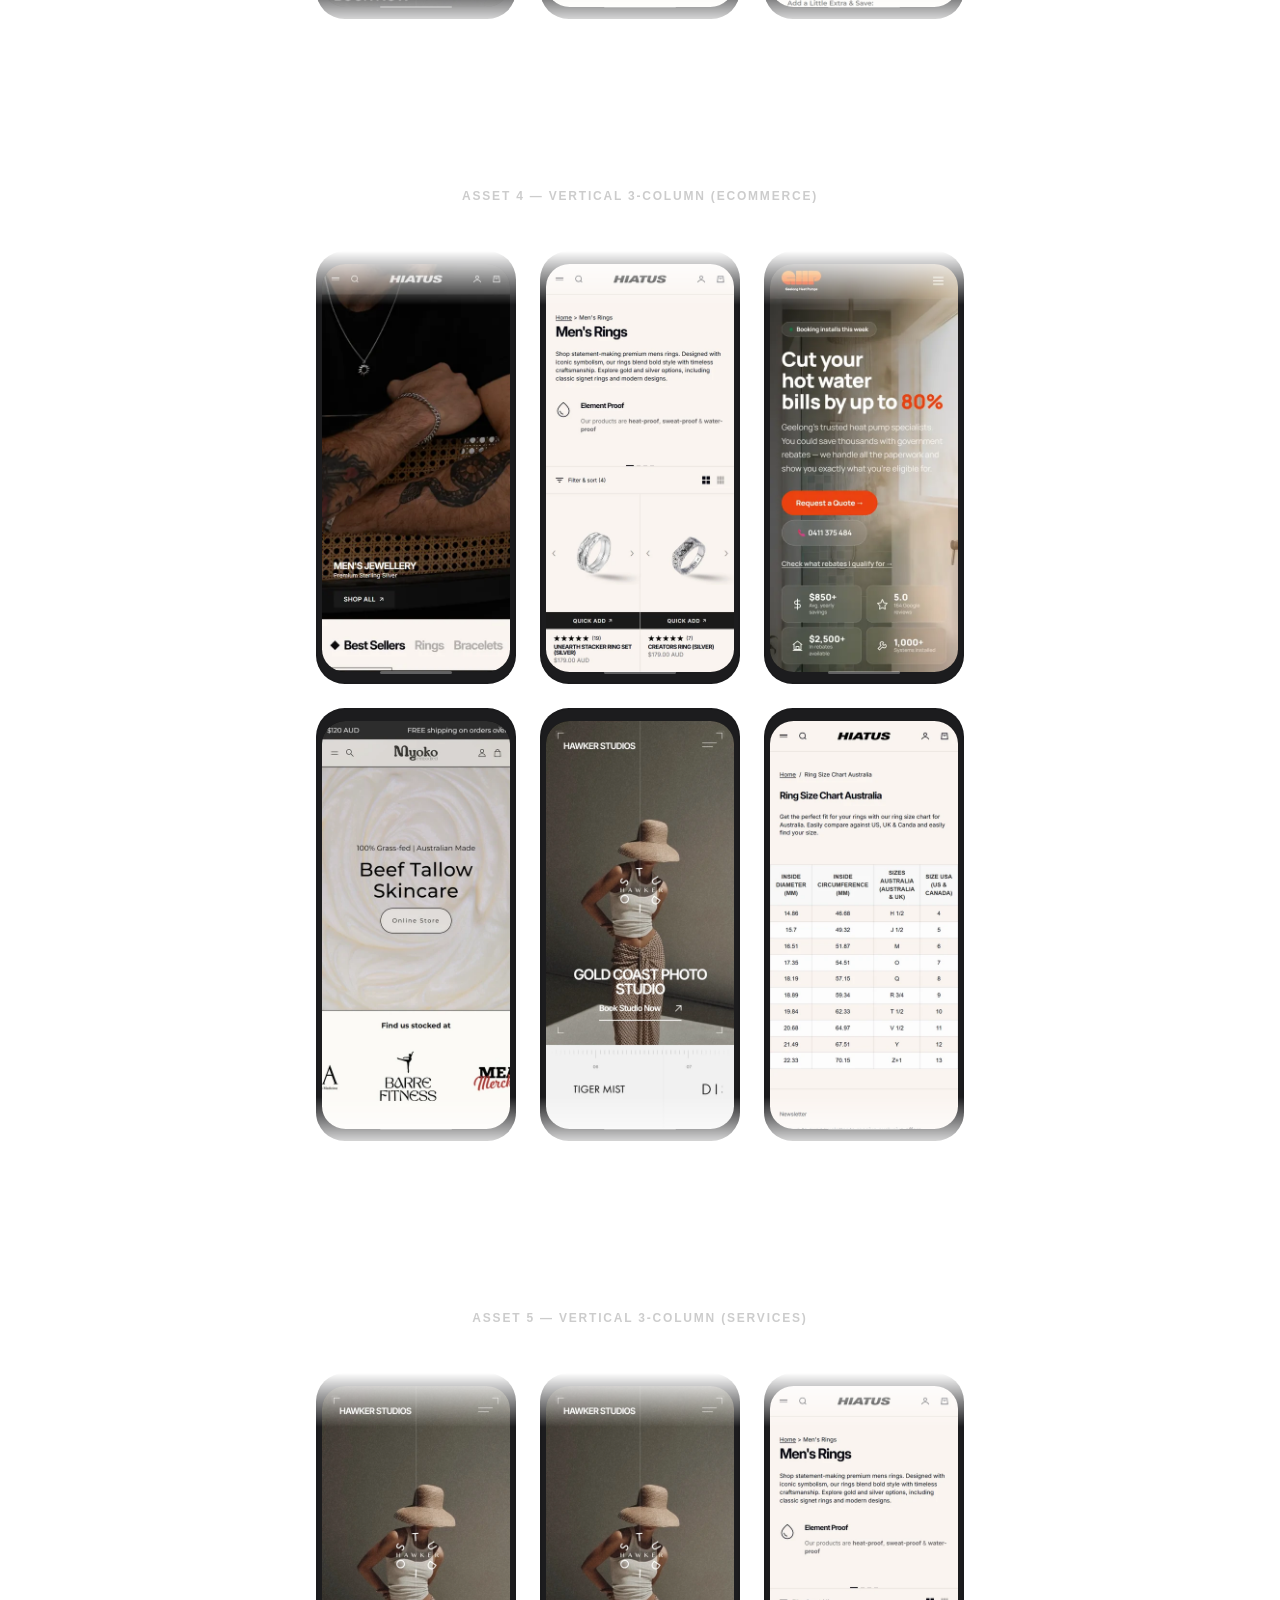
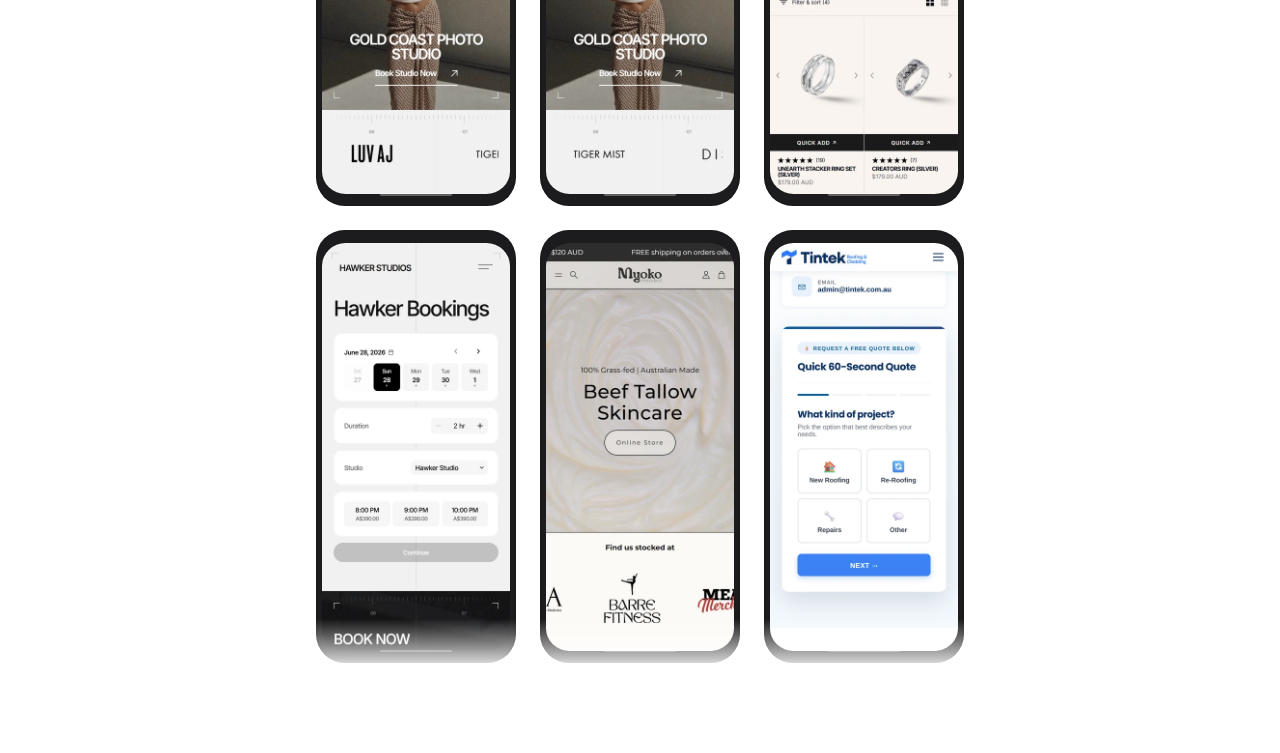
==== commit 77670f57: "Remove box-shadow from phone frames" ====
--- a/ad-assets.html
+++ b/ad-assets.html
@@ -8,7 +8,7 @@
 *,*::before,*::after{margin:0;padding:0;box-sizing:border-box}
 body{font-family:'DM Sans',-apple-system,sans-serif;background:#ffffff;color:#111;overflow-x:hidden}
 
-.phone{position:relative;aspect-ratio:390/844;border-radius:14.4%/6.6%;overflow:hidden;flex-shrink:0;background:#1c1c1e;box-shadow:0 8px 30px rgba(0,0,0,.12),0 2px 8px rgba(0,0,0,.06)}
+.phone{position:relative;aspect-ratio:390/844;border-radius:14.4%/6.6%;overflow:hidden;flex-shrink:0;background:#1c1c1e;box-shadow:none}
 .phone-screen{position:absolute;inset:3.1% 3.1% 2.8%;border-radius:12.6%/5.6%;overflow:hidden;background:#000}
 .phone-screen img{width:100%;height:100%;object-fit:cover;object-position:top center;display:block}
 .phone-bar{position:absolute;bottom:2.4%;left:50%;transform:translateX(-50%);width:36%;height:0.6%;background:rgba(255,255,255,.3);border-radius:99px}
